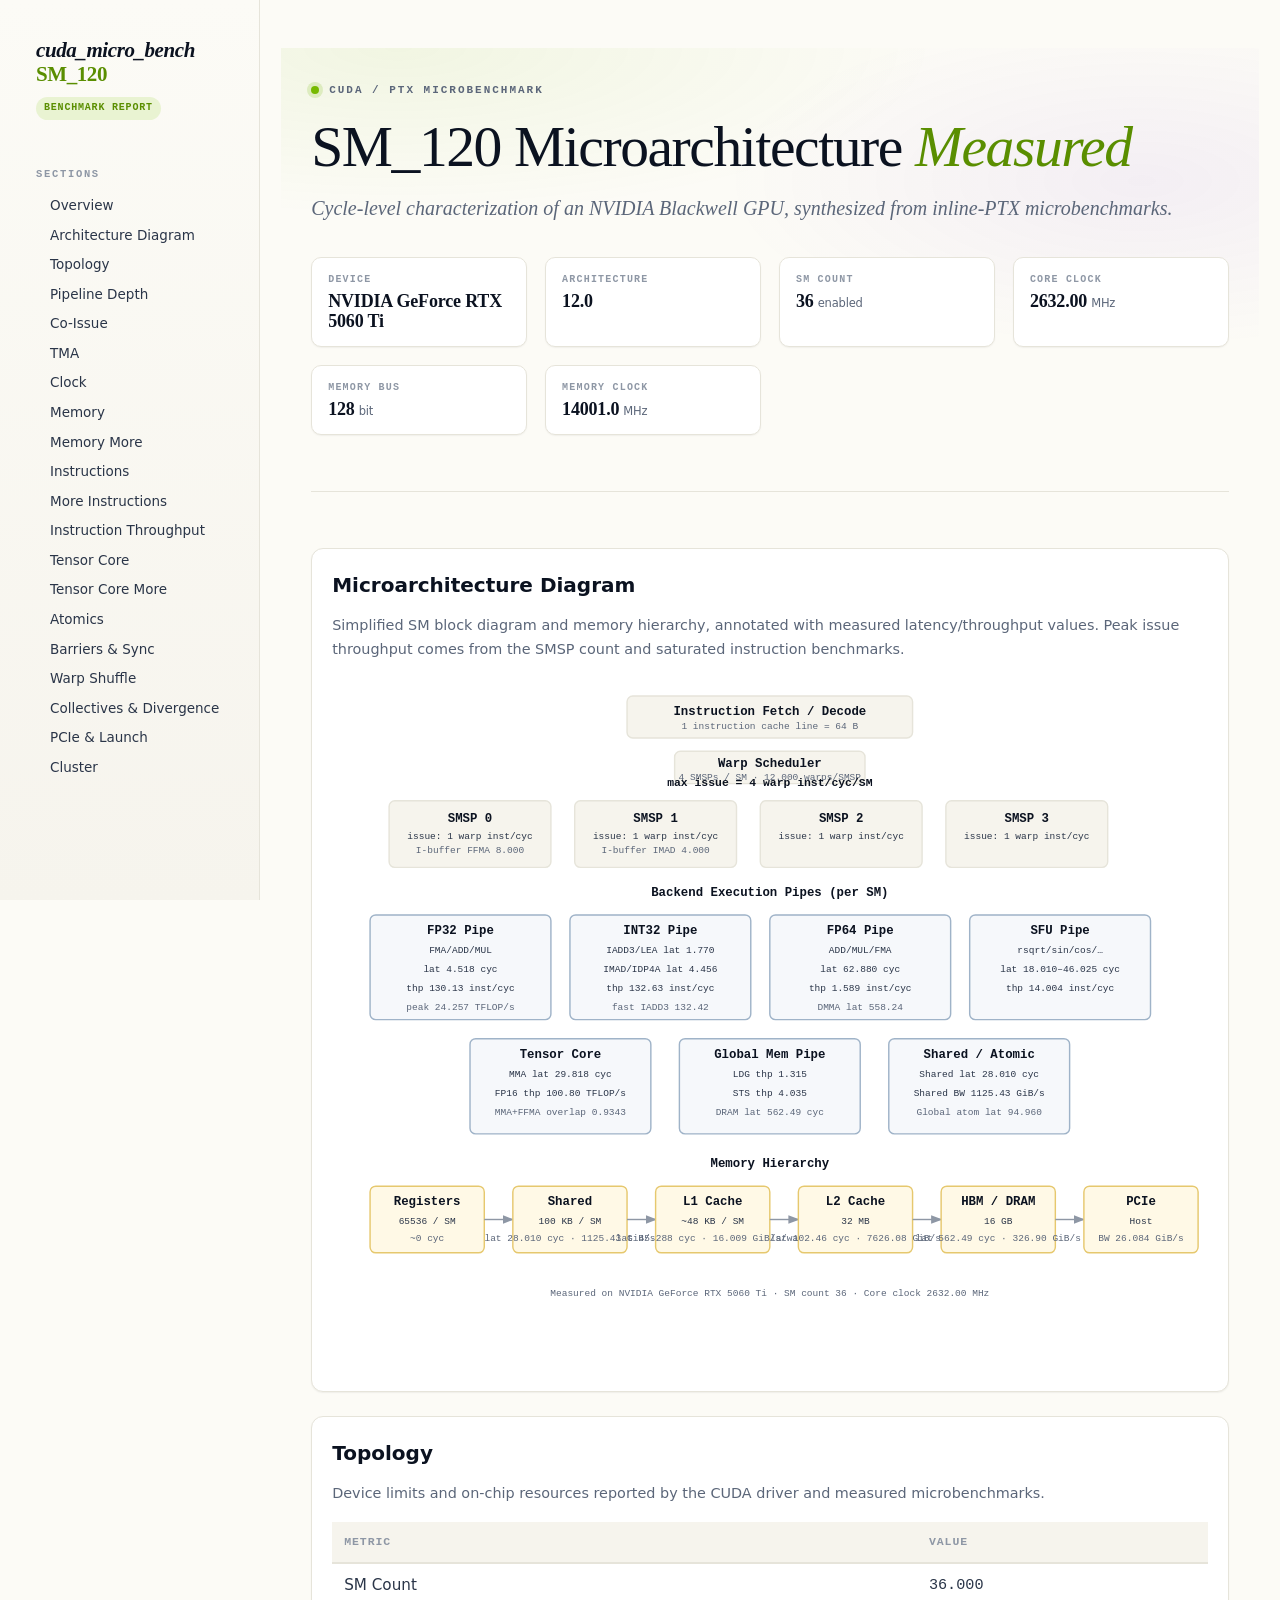
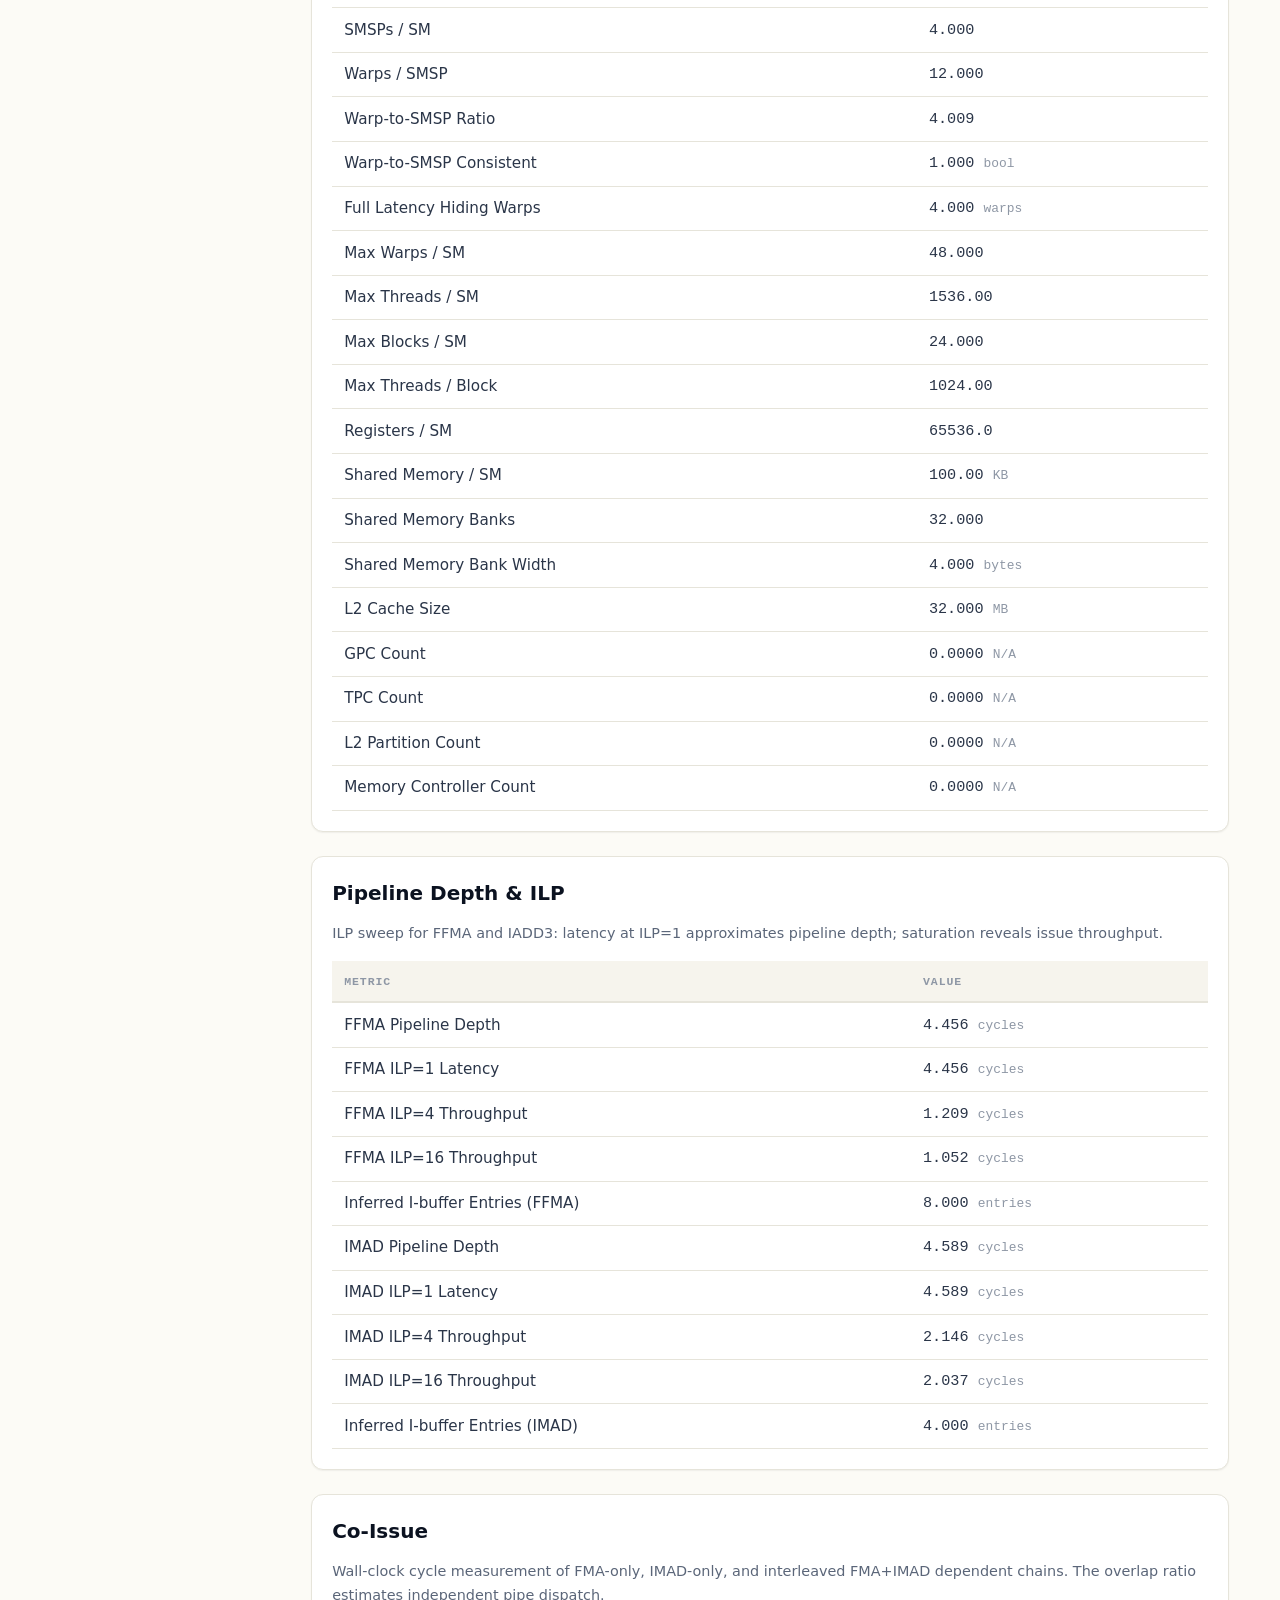
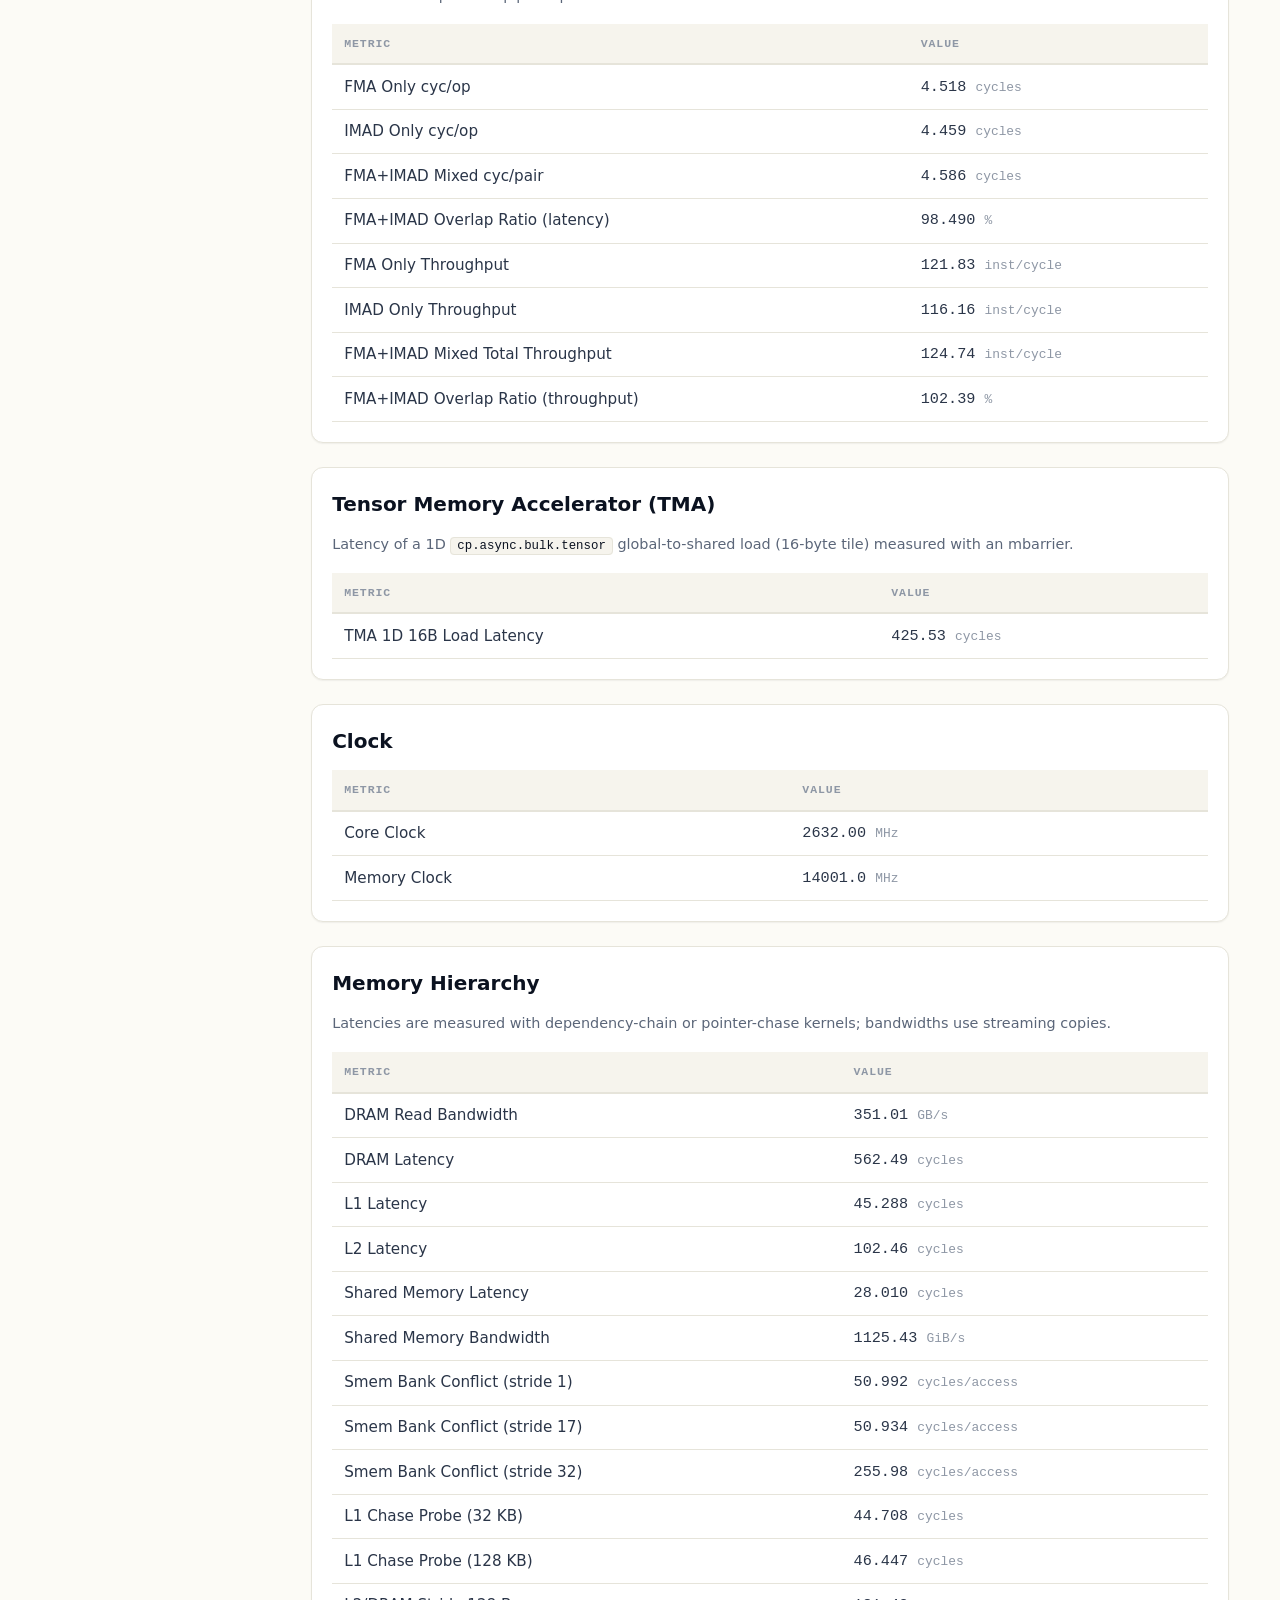
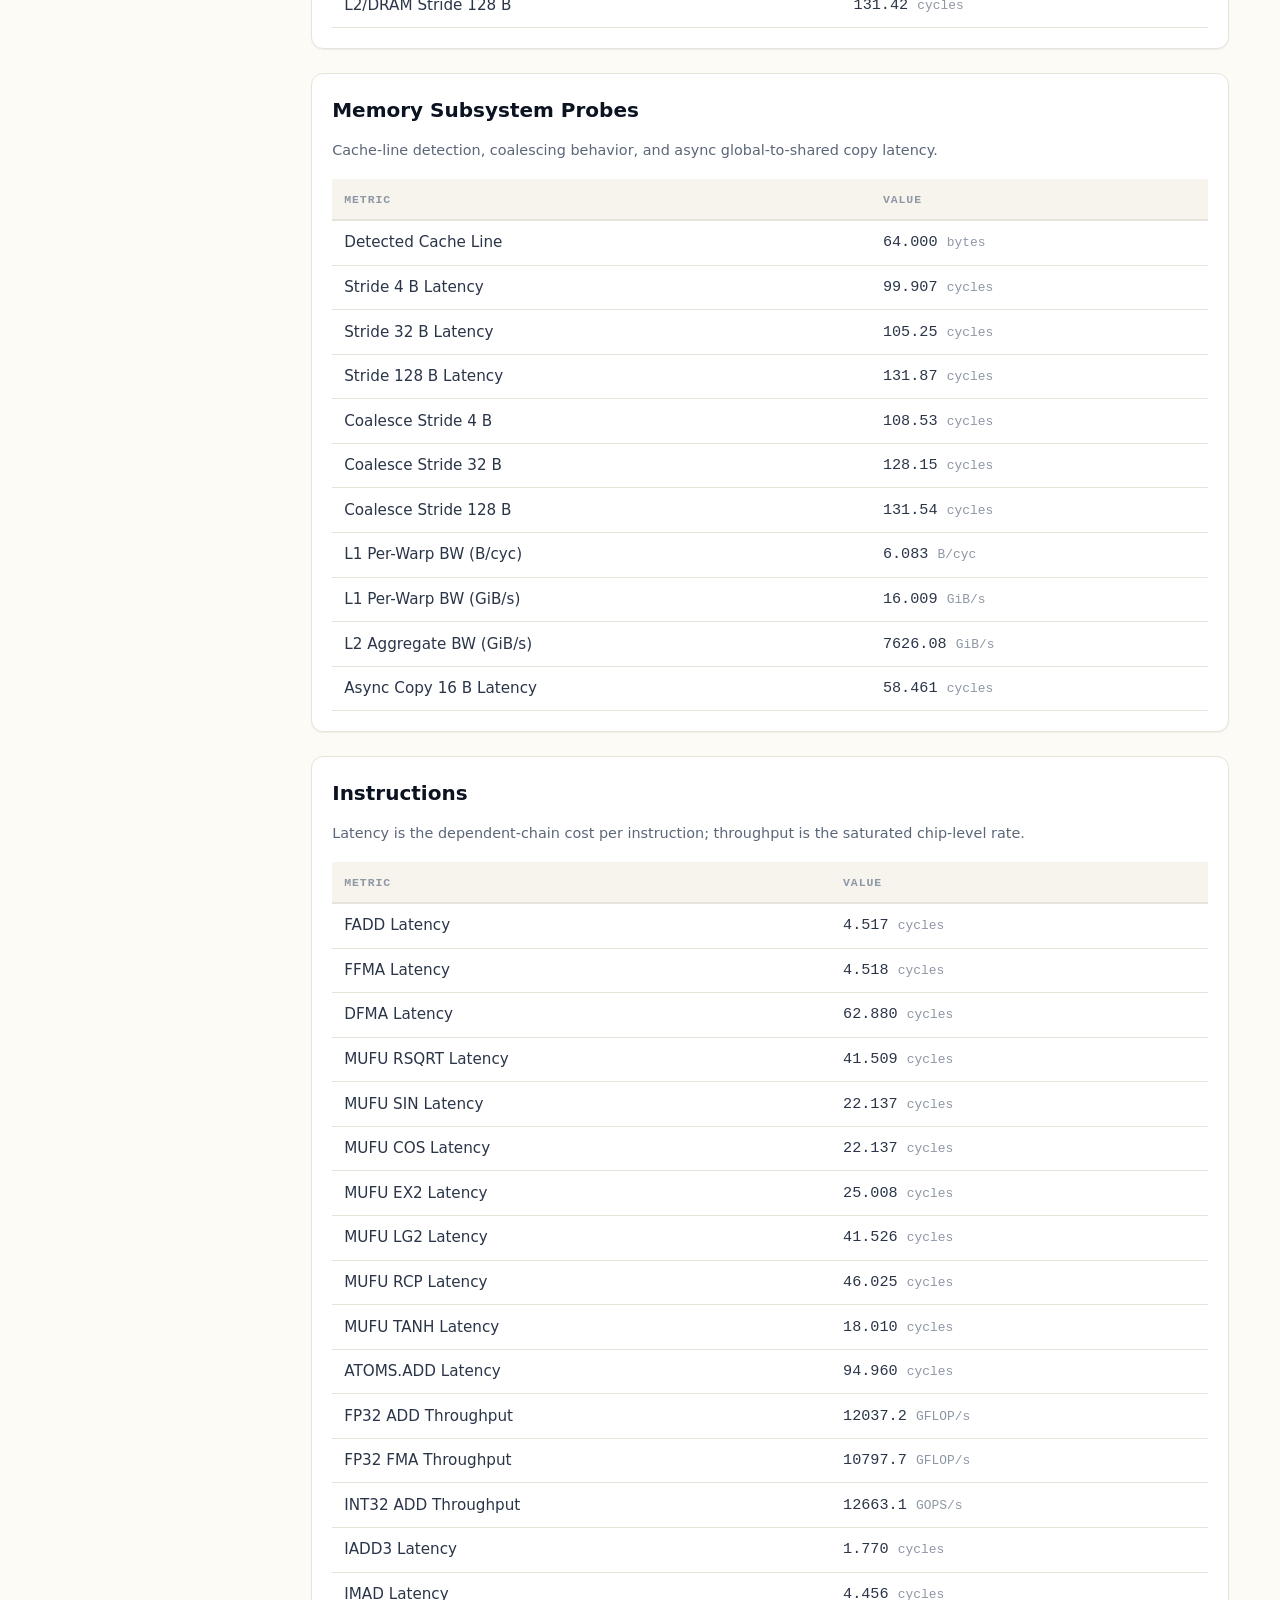
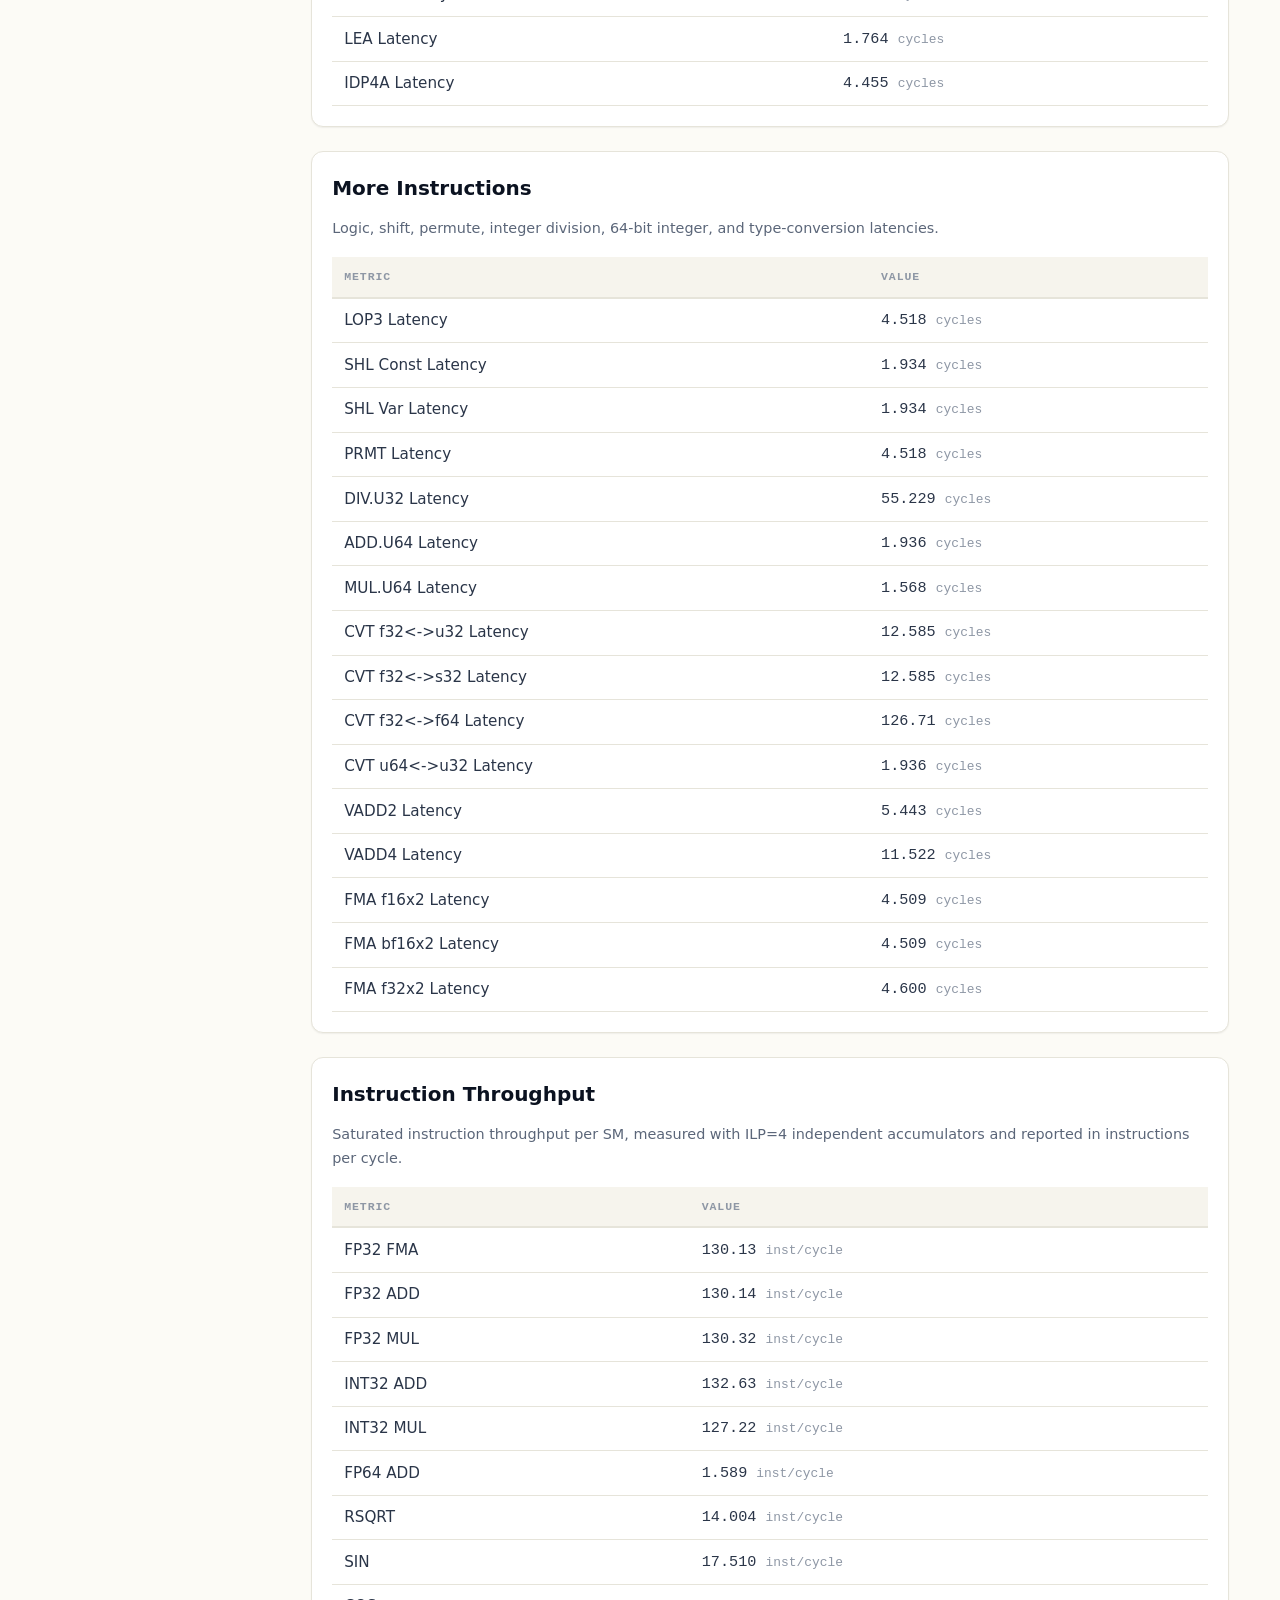
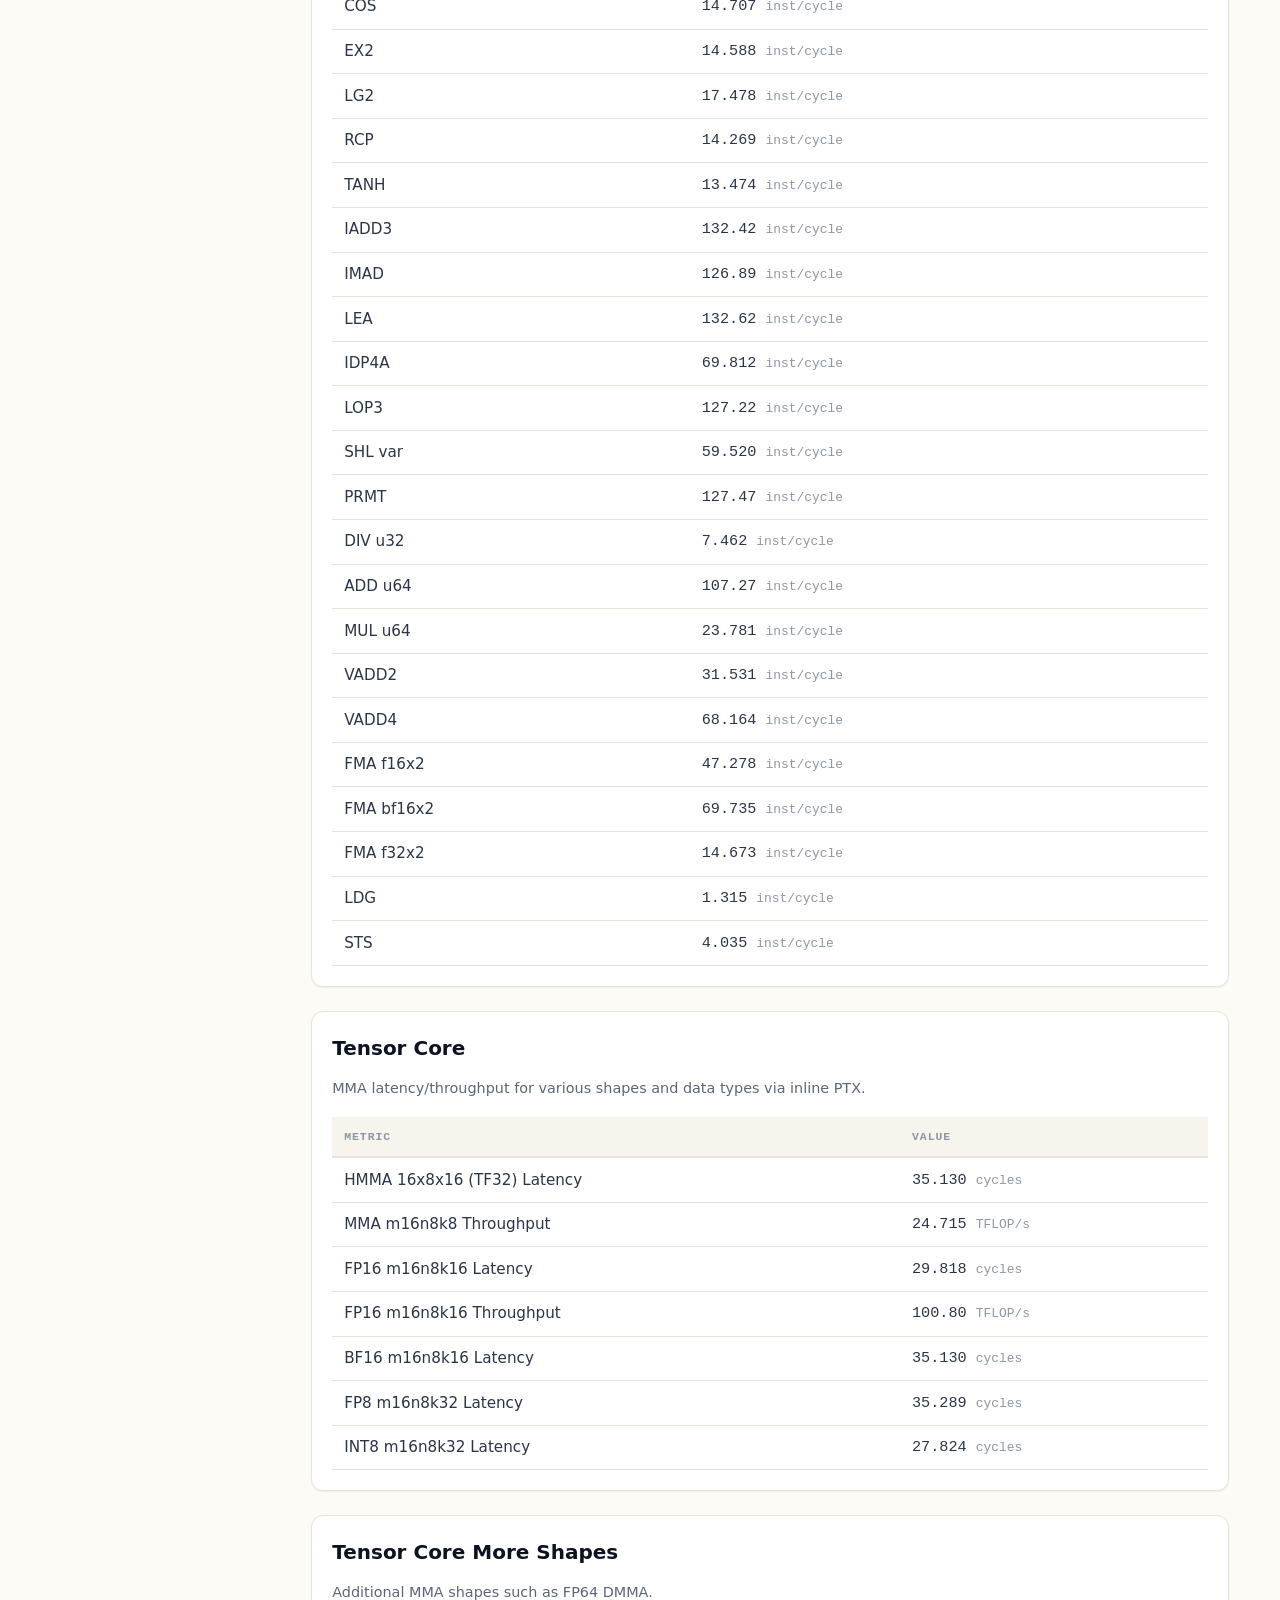
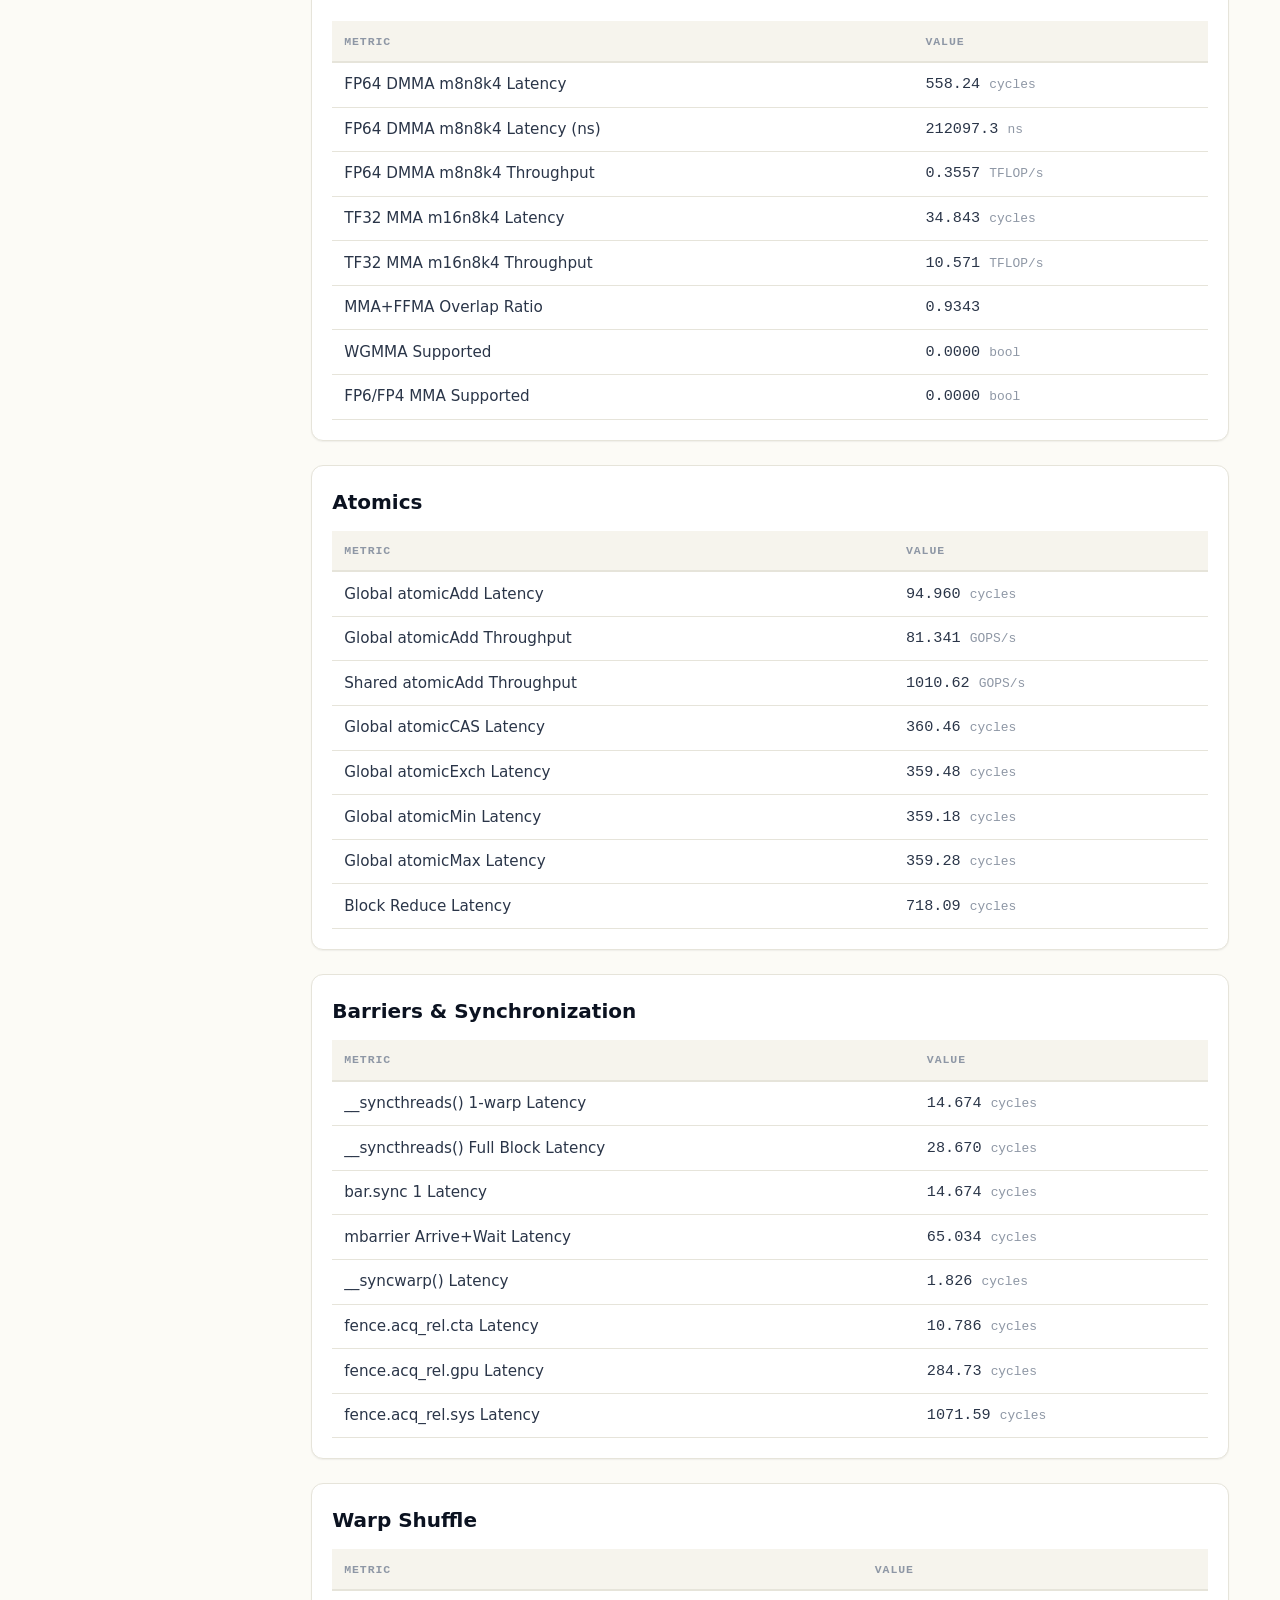
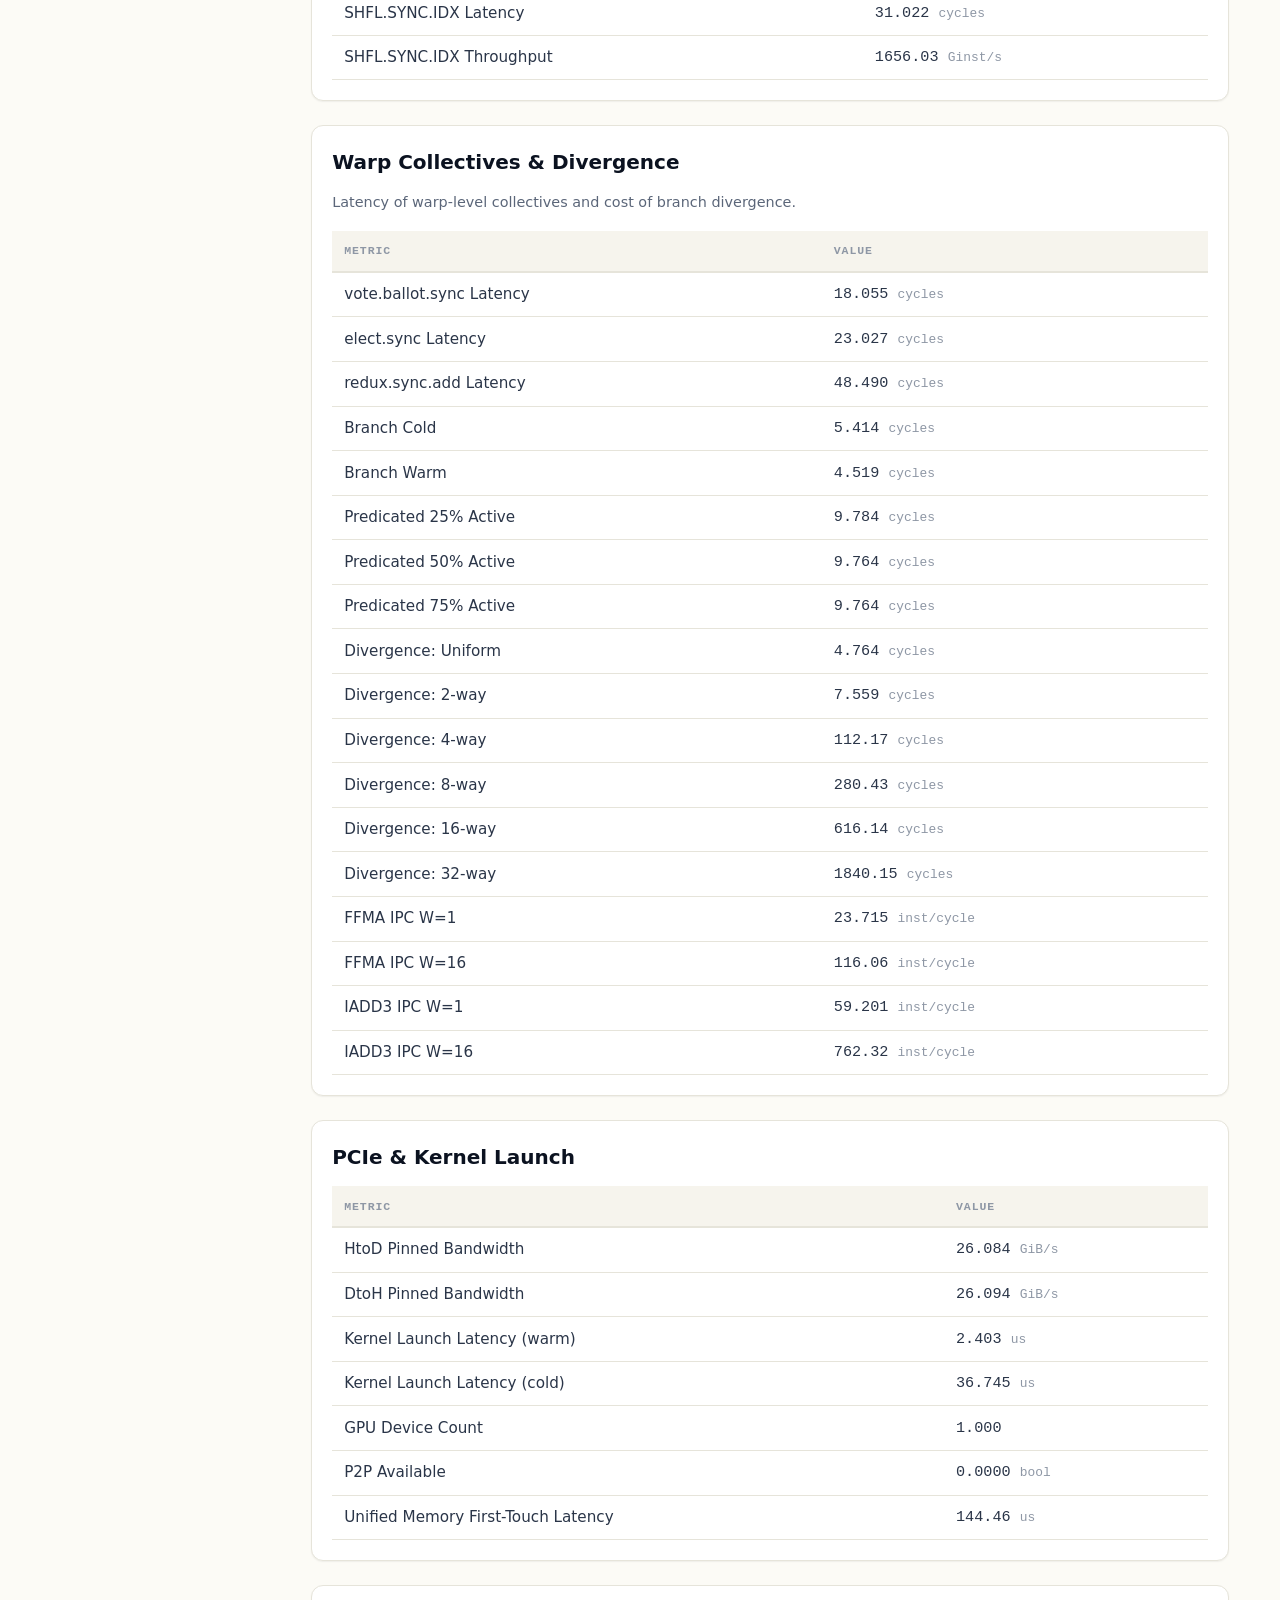
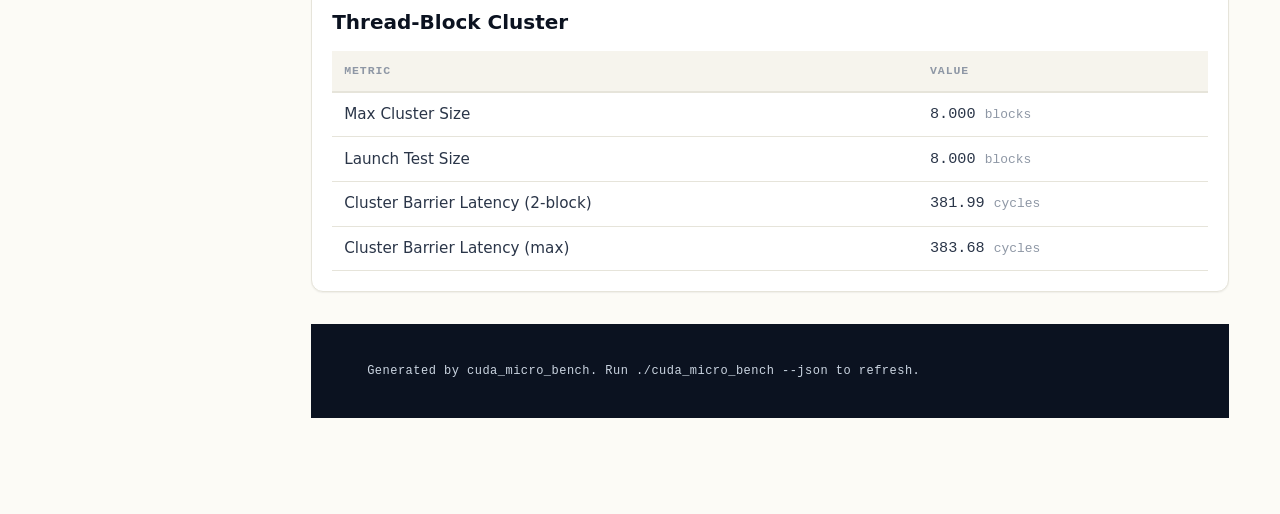
==== results/report.html @ 7f6746c4 "Initial commit: CUDA micro-benchmark suite for SM_120 with web report" ====
<!DOCTYPE html>
<html lang="en">
<head>
  <meta charset="UTF-8" />
  <meta name="viewport" content="width=device-width, initial-scale=1.0" />
  <title>CUDA Micro-benchmark Report · cuda_micro_bench</title>
  <link rel="stylesheet" href="assets/css/style.css" />
  <style>
    .metric-table { width: 100%; border-collapse: collapse; font-size: 0.95rem; }
    .metric-table th, .metric-table td { padding: 0.65rem 0.75rem; border-bottom: 1px solid var(--rule); }
    .metric-table th { text-align: left; color: var(--ink-4); font-weight: 600; text-transform: uppercase; font-size: 0.72rem; letter-spacing: 0.08em; }
    .metric-table td { color: var(--ink-2); }
    .metric-table tr:hover { background: var(--bg-2); }
    .metric-name { font-weight: 500; color: var(--ink); }
    .unit { color: var(--ink-4); font-size: 0.85em; }
    .value-mono { font-family: var(--mono); font-variant-numeric: tabular-nums; }
    .section-card { background: var(--paper); border: 1px solid var(--rule); border-radius: 12px; padding: 1.25rem; margin-bottom: 1.5rem; box-shadow: var(--shadow-sm); }
    .section-card h2 { margin: 0 0 0.75rem; font-size: 1.25rem; color: var(--ink); }
    .section-card p.note { margin: 0 0 1rem; color: var(--ink-3); font-size: 0.9rem; }
    #status .error { background: var(--rose-soft); color: var(--rose); padding: 1rem; border-radius: 8px; margin-bottom: 1rem; }
    .arch-svg { width: 100%; height: auto; font-family: var(--mono); }
    .arch-box { fill: var(--bg-2); stroke: var(--rule); stroke-width: 1.5; }
    .arch-pipe { fill: #f6f8fb; stroke: #9fb3c8; stroke-width: 1.5; }
    .arch-mem { fill: #fff9e6; stroke: #e6c86e; stroke-width: 1.5; }
    .arch-label { font-size: 12px; fill: var(--ink); font-weight: 600; }
    .arch-sub { font-size: 10px; fill: var(--ink-3); }
    .arch-value { font-size: 10px; fill: var(--ink-2); }
    .arch-title { font-size: 13px; fill: var(--ink); font-weight: 700; }
    .arch-arrow { stroke: var(--ink-4); stroke-width: 1.5; fill: none; marker-end: url(#arrowhead); }
    .arch-line { stroke: var(--rule); stroke-width: 1.5; }
  </style>
</head>
<body>
  <div class="shell">
    <aside class="toc">
      <div class="toc-brand">cuda_micro_bench <span class="accent">SM_120</span></div>
      <span class="toc-tag">BENCHMARK REPORT</span>
      <h4>Sections</h4>
      <a href="#hero">Overview</a>
      <a href="#arch-diagram">Architecture Diagram</a>
      <a href="#topology">Topology</a>
      <a href="#pipeline">Pipeline Depth</a>
      <a href="#coissue">Co-Issue</a>
      <a href="#tma">TMA</a>
      <a href="#clock">Clock</a>
      <a href="#memory">Memory</a>
      <a href="#memory-more">Memory More</a>
      <a href="#instructions">Instructions</a>
      <a href="#more-instructions">More Instructions</a>
      <a href="#instruction-throughput">Instruction Throughput</a>
      <a href="#tensor">Tensor Core</a>
      <a href="#tensor-more">Tensor Core More</a>
      <a href="#atomics">Atomics</a>
      <a href="#barriers">Barriers &amp; Sync</a>
      <a href="#shuffle">Warp Shuffle</a>
      <a href="#collectives">Collectives &amp; Divergence</a>
      <a href="#pcie">PCIe &amp; Launch</a>
      <a href="#cluster">Cluster</a>
    </aside>

    <main class="content">
      <header class="hero" id="hero">
        <div class="hero-eyebrow"><span class="pulse"></span>CUDA / PTX Microbenchmark</div>
        <h1 class="hero-title">SM_120 Microarchitecture <em>Measured</em></h1>
        <p class="hero-sub">Cycle-level characterization of an NVIDIA Blackwell GPU, synthesized from inline-PTX microbenchmarks.</p>
        <div class="hero-meta" id="hero-meta"></div>
      </header>

      <div id="status"></div>

      <section class="section-card" id="arch-diagram">
        <h2>Microarchitecture Diagram</h2>
        <p class="note">Simplified SM block diagram and memory hierarchy, annotated with measured latency/throughput values. Peak issue throughput comes from the SMSP count and saturated instruction benchmarks.</p>
        <svg class="arch-svg" viewBox="0 0 920 720" xmlns="http://www.w3.org/2000/svg">
          <defs>
            <marker id="arrowhead" markerWidth="8" markerHeight="6" refX="7" refY="3" orient="auto">
              <polygon points="0 0, 8 3, 0 6" fill="var(--ink-4)" />
            </marker>
          </defs>

          <!-- Front end -->
          <rect x="310" y="20" width="300" height="44" rx="6" class="arch-box" />
          <text x="460" y="40" text-anchor="middle" class="arch-title">Instruction Fetch / Decode</text>
          <text x="460" y="55" text-anchor="middle" class="arch-sub">1 instruction cache line = 64 B</text>

          <rect x="360" y="78" width="200" height="34" rx="6" class="arch-box" />
          <text x="460" y="95" text-anchor="middle" class="arch-title">Warp Scheduler</text>
          <text x="460" y="108" text-anchor="middle" class="arch-sub">4 SMSPs / SM · <tspan id="arch-warps-per-smsp">12</tspan> warps/SMSP</text>

          <!-- SMSPs -->
          <g id="smsp-group">
            <rect x="60" y="130" width="170" height="70" rx="6" class="arch-box" />
            <text x="145" y="152" text-anchor="middle" class="arch-title">SMSP 0</text>
            <text x="145" y="170" text-anchor="middle" class="arch-value">issue: 1 warp inst/cyc</text>
            <text x="145" y="185" text-anchor="middle" class="arch-sub">I-buffer FFMA <tspan id="arch-ibuffer-ffma">8</tspan></text>

            <rect x="255" y="130" width="170" height="70" rx="6" class="arch-box" />
            <text x="340" y="152" text-anchor="middle" class="arch-title">SMSP 1</text>
            <text x="340" y="170" text-anchor="middle" class="arch-value">issue: 1 warp inst/cyc</text>
            <text x="340" y="185" text-anchor="middle" class="arch-sub">I-buffer IMAD <tspan id="arch-ibuffer-imad">4</tspan></text>

            <rect x="450" y="130" width="170" height="70" rx="6" class="arch-box" />
            <text x="535" y="152" text-anchor="middle" class="arch-title">SMSP 2</text>
            <text x="535" y="170" text-anchor="middle" class="arch-value">issue: 1 warp inst/cyc</text>

            <rect x="645" y="130" width="170" height="70" rx="6" class="arch-box" />
            <text x="730" y="152" text-anchor="middle" class="arch-title">SMSP 3</text>
            <text x="730" y="170" text-anchor="middle" class="arch-value">issue: 1 warp inst/cyc</text>
          </g>

          <text x="460" y="115" text-anchor="middle" class="arch-label" fill="var(--ink-3)">max issue = 4 warp inst/cyc/SM</text>

          <!-- Backend execution pipes -->
          <text x="460" y="230" text-anchor="middle" class="arch-title">Backend Execution Pipes (per SM)</text>

          <rect x="40" y="250" width="190" height="110" rx="6" class="arch-pipe" />
          <text x="135" y="270" text-anchor="middle" class="arch-title">FP32 Pipe</text>
          <text x="135" y="290" text-anchor="middle" class="arch-value">FMA/ADD/MUL</text>
          <text x="135" y="310" text-anchor="middle" class="arch-value">lat <tspan id="arch-fp32-lat">4.5</tspan> cyc</text>
          <text x="135" y="330" text-anchor="middle" class="arch-value">thp <tspan id="arch-fp32-thp">—</tspan> inst/cyc</text>
          <text x="135" y="350" text-anchor="middle" class="arch-sub">peak <tspan id="arch-fp32-peak">—</tspan> TFLOP/s</text>

          <rect x="250" y="250" width="190" height="110" rx="6" class="arch-pipe" />
          <text x="345" y="270" text-anchor="middle" class="arch-title">INT32 Pipe</text>
          <text x="345" y="290" text-anchor="middle" class="arch-value">IADD3/LEA lat <tspan id="arch-int32-fast-lat">1.8</tspan></text>
          <text x="345" y="310" text-anchor="middle" class="arch-value">IMAD/IDP4A lat <tspan id="arch-int32-slow-lat">4.5</tspan></text>
          <text x="345" y="330" text-anchor="middle" class="arch-value">thp <tspan id="arch-int32-thp">—</tspan> inst/cyc</text>
          <text x="345" y="350" text-anchor="middle" class="arch-sub">fast IADD3 <tspan id="arch-iadd3-thp">—</tspan></text>

          <rect x="460" y="250" width="190" height="110" rx="6" class="arch-pipe" />
          <text x="555" y="270" text-anchor="middle" class="arch-title">FP64 Pipe</text>
          <text x="555" y="290" text-anchor="middle" class="arch-value">ADD/MUL/FMA</text>
          <text x="555" y="310" text-anchor="middle" class="arch-value">lat <tspan id="arch-fp64-lat">62.9</tspan> cyc</text>
          <text x="555" y="330" text-anchor="middle" class="arch-value">thp <tspan id="arch-fp64-thp">—</tspan> inst/cyc</text>
          <text x="555" y="350" text-anchor="middle" class="arch-sub">DMMA lat <tspan id="arch-dmma-lat">558</tspan></text>

          <rect x="670" y="250" width="190" height="110" rx="6" class="arch-pipe" />
          <text x="765" y="270" text-anchor="middle" class="arch-title">SFU Pipe</text>
          <text x="765" y="290" text-anchor="middle" class="arch-value">rsqrt/sin/cos/…</text>
          <text x="765" y="310" text-anchor="middle" class="arch-value">lat <tspan id="arch-sfu-lat">18–46</tspan> cyc</text>
          <text x="765" y="330" text-anchor="middle" class="arch-value">thp <tspan id="arch-sfu-thp">—</tspan> inst/cyc</text>

          <rect x="145" y="380" width="190" height="100" rx="6" class="arch-pipe" />
          <text x="240" y="400" text-anchor="middle" class="arch-title">Tensor Core</text>
          <text x="240" y="420" text-anchor="middle" class="arch-value">MMA lat <tspan id="arch-tensor-lat">—</tspan> cyc</text>
          <text x="240" y="440" text-anchor="middle" class="arch-value">FP16 thp <tspan id="arch-tensor-thp">—</tspan> TFLOP/s</text>
          <text x="240" y="460" text-anchor="middle" class="arch-sub">MMA+FFMA overlap <tspan id="arch-tensor-overlap">—</tspan></text>

          <rect x="365" y="380" width="190" height="100" rx="6" class="arch-pipe" />
          <text x="460" y="400" text-anchor="middle" class="arch-title">Global Mem Pipe</text>
          <text x="460" y="420" text-anchor="middle" class="arch-value">LDG thp <tspan id="arch-ldg-thp">—</tspan></text>
          <text x="460" y="440" text-anchor="middle" class="arch-value">STS thp <tspan id="arch-sts-thp">—</tspan></text>
          <text x="460" y="460" text-anchor="middle" class="arch-sub">DRAM lat <tspan id="arch-dram-lat">—</tspan> cyc</text>

          <rect x="585" y="380" width="190" height="100" rx="6" class="arch-pipe" />
          <text x="680" y="400" text-anchor="middle" class="arch-title">Shared / Atomic</text>
          <text x="680" y="420" text-anchor="middle" class="arch-value">Shared lat <tspan id="arch-shared-lat">—</tspan> cyc</text>
          <text x="680" y="440" text-anchor="middle" class="arch-value">Shared BW <tspan id="arch-shared-bw">—</tspan></text>
          <text x="680" y="460" text-anchor="middle" class="arch-sub">Global atom lat <tspan id="arch-atom-lat">—</tspan></text>

          <!-- Memory hierarchy -->
          <text x="460" y="515" text-anchor="middle" class="arch-title">Memory Hierarchy</text>

          <rect x="40" y="535" width="120" height="70" rx="6" class="arch-mem" />
          <text x="100" y="555" text-anchor="middle" class="arch-title">Registers</text>
          <text x="100" y="575" text-anchor="middle" class="arch-value">65536 / SM</text>
          <text x="100" y="593" text-anchor="middle" class="arch-sub">~0 cyc</text>

          <line x1="160" y1="570" x2="190" y2="570" class="arch-arrow" />
          <rect x="190" y="535" width="120" height="70" rx="6" class="arch-mem" />
          <text x="250" y="555" text-anchor="middle" class="arch-title">Shared</text>
          <text x="250" y="575" text-anchor="middle" class="arch-value">100 KB / SM</text>
          <text x="250" y="593" text-anchor="middle" class="arch-sub" id="arch-shared-box">lat — · BW —</text>

          <line x1="310" y1="570" x2="340" y2="570" class="arch-arrow" />
          <rect x="340" y="535" width="120" height="70" rx="6" class="arch-mem" />
          <text x="400" y="555" text-anchor="middle" class="arch-title">L1 Cache</text>
          <text x="400" y="575" text-anchor="middle" class="arch-value">~48 KB / SM</text>
          <text x="400" y="593" text-anchor="middle" class="arch-sub" id="arch-l1-box">lat — · BW —</text>

          <line x1="460" y1="570" x2="490" y2="570" class="arch-arrow" />
          <rect x="490" y="535" width="120" height="70" rx="6" class="arch-mem" />
          <text x="550" y="555" text-anchor="middle" class="arch-title">L2 Cache</text>
          <text x="550" y="575" text-anchor="middle" class="arch-value">32 MB</text>
          <text x="550" y="593" text-anchor="middle" class="arch-sub" id="arch-l2-box">lat — · BW —</text>

          <line x1="610" y1="570" x2="640" y2="570" class="arch-arrow" />
          <rect x="640" y="535" width="120" height="70" rx="6" class="arch-mem" />
          <text x="700" y="555" text-anchor="middle" class="arch-title">HBM / DRAM</text>
          <text x="700" y="575" text-anchor="middle" class="arch-value">16 GB</text>
          <text x="700" y="593" text-anchor="middle" class="arch-sub" id="arch-hbm-box">lat — · BW —</text>

          <line x1="760" y1="570" x2="790" y2="570" class="arch-arrow" />
          <rect x="790" y="535" width="120" height="70" rx="6" class="arch-mem" />
          <text x="850" y="555" text-anchor="middle" class="arch-title">PCIe</text>
          <text x="850" y="575" text-anchor="middle" class="arch-value">Host</text>
          <text x="850" y="593" text-anchor="middle" class="arch-sub" id="arch-pcie-box">BW —</text>

          <!-- Footnote -->
          <text x="460" y="650" text-anchor="middle" class="arch-sub">Measured on <tspan id="arch-device">—</tspan> · SM count <tspan id="arch-sm-count">—</tspan> · Core clock <tspan id="arch-clock">—</tspan> MHz</text>
        </svg>
      </section>

      <section class="section-card" id="topology">
        <h2>Topology</h2>
        <p class="note">Device limits and on-chip resources reported by the CUDA driver and measured microbenchmarks.</p>
        <table class="metric-table" id="topology-table"></table>
      </section>

      <section class="section-card" id="pipeline">
        <h2>Pipeline Depth &amp; ILP</h2>
        <p class="note">ILP sweep for FFMA and IADD3: latency at ILP=1 approximates pipeline depth; saturation reveals issue throughput.</p>
        <table class="metric-table" id="pipeline-table"></table>
      </section>

      <section class="section-card" id="coissue">
        <h2>Co-Issue</h2>
        <p class="note">Wall-clock cycle measurement of FMA-only, IMAD-only, and interleaved FMA+IMAD dependent chains. The overlap ratio estimates independent pipe dispatch.</p>
        <table class="metric-table" id="coissue-table"></table>
      </section>

      <section class="section-card" id="tma">
        <h2>Tensor Memory Accelerator (TMA)</h2>
        <p class="note">Latency of a 1D <code>cp.async.bulk.tensor</code> global-to-shared load (16-byte tile) measured with an mbarrier.</p>
        <table class="metric-table" id="tma-table"></table>
      </section>

      <section class="section-card" id="clock">
        <h2>Clock</h2>
        <table class="metric-table" id="clock-table"></table>
      </section>

      <section class="section-card" id="memory">
        <h2>Memory Hierarchy</h2>
        <p class="note">Latencies are measured with dependency-chain or pointer-chase kernels; bandwidths use streaming copies.</p>
        <table class="metric-table" id="memory-table"></table>
      </section>

      <section class="section-card" id="memory-more">
        <h2>Memory Subsystem Probes</h2>
        <p class="note">Cache-line detection, coalescing behavior, and async global-to-shared copy latency.</p>
        <table class="metric-table" id="memory-more-table"></table>
      </section>

      <section class="section-card" id="instructions">
        <h2>Instructions</h2>
        <p class="note">Latency is the dependent-chain cost per instruction; throughput is the saturated chip-level rate.</p>
        <table class="metric-table" id="instructions-table"></table>
      </section>

      <section class="section-card" id="more-instructions">
        <h2>More Instructions</h2>
        <p class="note">Logic, shift, permute, integer division, 64-bit integer, and type-conversion latencies.</p>
        <table class="metric-table" id="more-instructions-table"></table>
      </section>

      <section class="section-card" id="instruction-throughput">
        <h2>Instruction Throughput</h2>
        <p class="note">Saturated instruction throughput per SM, measured with ILP=4 independent accumulators and reported in instructions per cycle.</p>
        <table class="metric-table" id="instruction-throughput-table"></table>
      </section>

      <section class="section-card" id="tensor">
        <h2>Tensor Core</h2>
        <p class="note">MMA latency/throughput for various shapes and data types via inline PTX.</p>
        <table class="metric-table" id="tensor-table"></table>
      </section>

      <section class="section-card" id="tensor-more">
        <h2>Tensor Core More Shapes</h2>
        <p class="note">Additional MMA shapes such as FP64 DMMA.</p>
        <table class="metric-table" id="tensor-more-table"></table>
      </section>

      <section class="section-card" id="atomics">
        <h2>Atomics</h2>
        <table class="metric-table" id="atomics-table"></table>
      </section>

      <section class="section-card" id="barriers">
        <h2>Barriers &amp; Synchronization</h2>
        <table class="metric-table" id="barriers-table"></table>
      </section>

      <section class="section-card" id="shuffle">
        <h2>Warp Shuffle</h2>
        <table class="metric-table" id="shuffle-table"></table>
      </section>

      <section class="section-card" id="collectives">
        <h2>Warp Collectives &amp; Divergence</h2>
        <p class="note">Latency of warp-level collectives and cost of branch divergence.</p>
        <table class="metric-table" id="collectives-table"></table>
      </section>

      <section class="section-card" id="pcie">
        <h2>PCIe &amp; Kernel Launch</h2>
        <table class="metric-table" id="pcie-table"></table>
      </section>

      <section class="section-card" id="cluster">
        <h2>Thread-Block Cluster</h2>
        <table class="metric-table" id="cluster-table"></table>
      </section>

      <footer class="page-footer" style="margin-top: 2rem;">
        Generated by <code>cuda_micro_bench</code>. Run <code>./cuda_micro_bench --json</code> to refresh.
      </footer>
    </main>
  </div>

  <script>
    const SECTIONS = {
      topology: [
        { key: ['results','topology','sm_count'], name: 'SM Count' },
        { key: ['results','topology','smsps_per_sm'], name: 'SMSPs / SM' },
        { key: ['results','topology','warps_per_smsp'], name: 'Warps / SMSP' },
        { key: ['results','topology','warp_to_smsp_round_robin_ratio'], name: 'Warp-to-SMSP Ratio' },
        { key: ['results','topology','warp_to_smsp_consistent'], name: 'Warp-to-SMSP Consistent' },
        { key: ['results','topology','full_latency_hiding_warps'], name: 'Full Latency Hiding Warps' },
        { key: ['results','topology','max_warps_per_sm'], name: 'Max Warps / SM' },
        { key: ['results','topology','max_threads_per_sm'], name: 'Max Threads / SM' },
        { key: ['results','topology','max_blocks_per_sm'], name: 'Max Blocks / SM' },
        { key: ['results','topology','max_threads_per_block'], name: 'Max Threads / Block' },
        { key: ['results','topology','registers_per_sm'], name: 'Registers / SM' },
        { key: ['results','topology','shared_memory_per_sm_kb'], name: 'Shared Memory / SM' },
        { key: ['results','topology','shared_memory_banks'], name: 'Shared Memory Banks' },
        { key: ['results','topology','shared_memory_bank_width_bytes'], name: 'Shared Memory Bank Width' },
        { key: ['results','topology','l2_cache_size_mb'], name: 'L2 Cache Size' },
        { key: ['results','topology','gpc_count'], name: 'GPC Count' },
        { key: ['results','topology','tpc_count'], name: 'TPC Count' },
        { key: ['results','topology','l2_partition_count'], name: 'L2 Partition Count' },
        { key: ['results','topology','memory_controller_count'], name: 'Memory Controller Count' },
      ],
      pipeline: [
        { key: ['results','pipeline_depth','ffma_pipeline_depth_cycles'], name: 'FFMA Pipeline Depth' },
        { key: ['results','pipeline_depth','ffma_ilp1_cyc_per_op'], name: 'FFMA ILP=1 Latency' },
        { key: ['results','pipeline_depth','ffma_ilp4_cyc_per_op'], name: 'FFMA ILP=4 Throughput' },
        { key: ['results','pipeline_depth','ffma_ilp16_cyc_per_op'], name: 'FFMA ILP=16 Throughput' },
        { key: ['results','pipeline_depth','inferred_ibuffer_entries_ffma'], name: 'Inferred I-buffer Entries (FFMA)' },
        { key: ['results','pipeline_depth','imad_pipeline_depth_cycles'], name: 'IMAD Pipeline Depth' },
        { key: ['results','pipeline_depth','imad_ilp1_cyc_per_op'], name: 'IMAD ILP=1 Latency' },
        { key: ['results','pipeline_depth','imad_ilp4_cyc_per_op'], name: 'IMAD ILP=4 Throughput' },
        { key: ['results','pipeline_depth','imad_ilp16_cyc_per_op'], name: 'IMAD ILP=16 Throughput' },
        { key: ['results','pipeline_depth','inferred_ibuffer_entries_imad'], name: 'Inferred I-buffer Entries (IMAD)' },
      ],
      coissue: [
        { key: ['results','coissue','fma_only_cyc_per_op'], name: 'FMA Only cyc/op' },
        { key: ['results','coissue','imad_only_cyc_per_op'], name: 'IMAD Only cyc/op' },
        { key: ['results','coissue','fma_imad_mixed_cyc_per_pair'], name: 'FMA+IMAD Mixed cyc/pair' },
        { key: ['results','coissue','fma_imad_overlap_ratio'], name: 'FMA+IMAD Overlap Ratio (latency)' },
        { key: ['results','coissue','fma_only_throughput_ipc'], name: 'FMA Only Throughput' },
        { key: ['results','coissue','imad_only_throughput_ipc'], name: 'IMAD Only Throughput' },
        { key: ['results','coissue','fma_imad_mixed_total_throughput_ipc'], name: 'FMA+IMAD Mixed Total Throughput' },
        { key: ['results','coissue','fma_imad_throughput_overlap_ratio'], name: 'FMA+IMAD Overlap Ratio (throughput)' },
      ],
      tma: [
        { key: ['results','tma','tma_1d_load_latency_cyc'], name: 'TMA 1D 16B Load Latency' },
      ],
      clock: [
        { key: ['results','clock','core_clock_mhz'], name: 'Core Clock' },
        { key: ['results','clock','memory_clock_mhz'], name: 'Memory Clock' },
      ],
      memory: [
        { key: ['results','memory','dram_read_bw_gbps'], name: 'DRAM Read Bandwidth' },
        { key: ['results','memory','dram_latency_cyc'], name: 'DRAM Latency' },
        { key: ['results','memory','l1_latency_cyc'], name: 'L1 Latency' },
        { key: ['results','memory','l2_latency_cyc'], name: 'L2 Latency' },
        { key: ['results','memory','shared_memory_latency_cyc'], name: 'Shared Memory Latency' },
        { key: ['results','memory_shared','bandwidth_gibps'], name: 'Shared Memory Bandwidth' },
        { key: ['results','memory_shared','bank_conflict_stride_1_cycles'], name: 'Smem Bank Conflict (stride 1)' },
        { key: ['results','memory_shared','bank_conflict_stride_17_cycles'], name: 'Smem Bank Conflict (stride 17)' },
        { key: ['results','memory_shared','bank_conflict_stride_32_cycles'], name: 'Smem Bank Conflict (stride 32)' },
        { key: ['results','memory_cache','l1_chase_32_kb_cycles'], name: 'L1 Chase Probe (32 KB)' },
        { key: ['results','memory_cache','l1_chase_128_kb_cycles'], name: 'L1 Chase Probe (128 KB)' },
        { key: ['results','memory_cache','stride_128_bytes_cycles'], name: 'L2/DRAM Stride 128 B' },
      ],
      'memory-more': [
        { key: ['results','memory_more','detected_cache_line_bytes'], name: 'Detected Cache Line' },
        { key: ['results','memory_more','stride_latency_4_bytes_cyc'], name: 'Stride 4 B Latency' },
        { key: ['results','memory_more','stride_latency_32_bytes_cyc'], name: 'Stride 32 B Latency' },
        { key: ['results','memory_more','stride_latency_128_bytes_cyc'], name: 'Stride 128 B Latency' },
        { key: ['results','memory_more','coalesce_stride_4_bytes_cyc'], name: 'Coalesce Stride 4 B' },
        { key: ['results','memory_more','coalesce_stride_32_bytes_cyc'], name: 'Coalesce Stride 32 B' },
        { key: ['results','memory_more','coalesce_stride_128_bytes_cyc'], name: 'Coalesce Stride 128 B' },
        { key: ['results','memory_more','l1_per_warp_bw_bytes_per_cyc'], name: 'L1 Per-Warp BW (B/cyc)' },
        { key: ['results','memory_more','l1_per_warp_bw_gibps'], name: 'L1 Per-Warp BW (GiB/s)' },
        { key: ['results','memory_more','l2_aggregate_bw_gibps'], name: 'L2 Aggregate BW (GiB/s)' },
        { key: ['results','memory_more','async_copy_16b_latency_cyc'], name: 'Async Copy 16 B Latency' },
      ],
      instructions: [
        { key: ['results','instructions','fadd_latency_cyc'], name: 'FADD Latency' },
        { key: ['results','instructions','ffma_latency_cyc'], name: 'FFMA Latency' },
        { key: ['results','instructions','dfma_latency_cyc'], name: 'DFMA Latency' },
        { key: ['results','instructions','mufu_rsq_latency_cyc'], name: 'MUFU RSQRT Latency' },
        { key: ['results','instructions','sin_latency_cyc'], name: 'MUFU SIN Latency' },
        { key: ['results','instructions','cos_latency_cyc'], name: 'MUFU COS Latency' },
        { key: ['results','instructions','ex2_latency_cyc'], name: 'MUFU EX2 Latency' },
        { key: ['results','instructions','lg2_latency_cyc'], name: 'MUFU LG2 Latency' },
        { key: ['results','instructions','rcp_latency_cyc'], name: 'MUFU RCP Latency' },
        { key: ['results','instructions','tanh_latency_cyc'], name: 'MUFU TANH Latency' },
        { key: ['results','instructions','atoms_add_latency_cyc'], name: 'ATOMS.ADD Latency' },
        { key: ['results','instructions','fp32_add_gflops'], name: 'FP32 ADD Throughput' },
        { key: ['results','instructions','fp32_fma_gflops'], name: 'FP32 FMA Throughput' },
        { key: ['results','instructions','int32_add_gops'], name: 'INT32 ADD Throughput' },
        { key: ['results','instructions_extended','iadd3_latency_cycles'], name: 'IADD3 Latency' },
        { key: ['results','instructions_extended','imad_latency_cycles'], name: 'IMAD Latency' },
        { key: ['results','instructions_extended','lea_latency_cycles'], name: 'LEA Latency' },
        { key: ['results','instructions_extended','idp4a_latency_cycles'], name: 'IDP4A Latency' },
      ],
      'more-instructions': [
        { key: ['results','instructions_more','lop3_latency_cyc'], name: 'LOP3 Latency' },
        { key: ['results','instructions_more','shl_const_latency_cyc'], name: 'SHL Const Latency' },
        { key: ['results','instructions_more','shl_var_latency_cyc'], name: 'SHL Var Latency' },
        { key: ['results','instructions_more','prmt_latency_cyc'], name: 'PRMT Latency' },
        { key: ['results','instructions_more','div_u32_latency_cyc'], name: 'DIV.U32 Latency' },
        { key: ['results','instructions_more','add_u64_latency_cyc'], name: 'ADD.U64 Latency' },
        { key: ['results','instructions_more','mul_u64_latency_cyc'], name: 'MUL.U64 Latency' },
        { key: ['results','instructions_more','cvt_f32_u32_latency_cyc'], name: 'CVT f32<->u32 Latency' },
        { key: ['results','instructions_more','cvt_f32_s32_latency_cyc'], name: 'CVT f32<->s32 Latency' },
        { key: ['results','instructions_more','cvt_f32_f64_latency_cyc'], name: 'CVT f32<->f64 Latency' },
        { key: ['results','instructions_more','cvt_u64_u32_latency_cyc'], name: 'CVT u64<->u32 Latency' },
        { key: ['results','instructions_more','vadd2_latency_cyc'], name: 'VADD2 Latency' },
        { key: ['results','instructions_more','vadd4_latency_cyc'], name: 'VADD4 Latency' },
        { key: ['results','instructions_more','fma_f16x2_latency_cyc'], name: 'FMA f16x2 Latency' },
        { key: ['results','instructions_more','fma_bf16x2_latency_cyc'], name: 'FMA bf16x2 Latency' },
        { key: ['results','instructions_more','fma_f32x2_latency_cyc'], name: 'FMA f32x2 Latency' },
      ],
      'instruction-throughput': [
        { key: ['results','instructions','fp32_fma_throughput_ipc'], name: 'FP32 FMA' },
        { key: ['results','instructions','fp32_add_throughput_ipc'], name: 'FP32 ADD' },
        { key: ['results','instructions','fp32_mul_throughput_ipc'], name: 'FP32 MUL' },
        { key: ['results','instructions','int32_add_throughput_ipc'], name: 'INT32 ADD' },
        { key: ['results','instructions','int32_mul_throughput_ipc'], name: 'INT32 MUL' },
        { key: ['results','instructions','fp64_add_throughput_ipc'], name: 'FP64 ADD' },
        { key: ['results','instructions','rsqrt_throughput_ipc'], name: 'RSQRT' },
        { key: ['results','instructions','sin_throughput_ipc'], name: 'SIN' },
        { key: ['results','instructions','cos_throughput_ipc'], name: 'COS' },
        { key: ['results','instructions','ex2_throughput_ipc'], name: 'EX2' },
        { key: ['results','instructions','lg2_throughput_ipc'], name: 'LG2' },
        { key: ['results','instructions','rcp_throughput_ipc'], name: 'RCP' },
        { key: ['results','instructions','tanh_throughput_ipc'], name: 'TANH' },
        { key: ['results','instructions','iadd3_throughput_ipc'], name: 'IADD3' },
        { key: ['results','instructions','imad_throughput_ipc'], name: 'IMAD' },
        { key: ['results','instructions','lea_throughput_ipc'], name: 'LEA' },
        { key: ['results','instructions','idp4a_throughput_ipc'], name: 'IDP4A' },
        { key: ['results','instructions','lop3_throughput_ipc'], name: 'LOP3' },
        { key: ['results','instructions','shl_var_throughput_ipc'], name: 'SHL var' },
        { key: ['results','instructions','prmt_throughput_ipc'], name: 'PRMT' },
        { key: ['results','instructions','div_u32_throughput_ipc'], name: 'DIV u32' },
        { key: ['results','instructions','add_u64_throughput_ipc'], name: 'ADD u64' },
        { key: ['results','instructions','mul_u64_throughput_ipc'], name: 'MUL u64' },
        { key: ['results','instructions','vadd2_throughput_ipc'], name: 'VADD2' },
        { key: ['results','instructions','vadd4_throughput_ipc'], name: 'VADD4' },
        { key: ['results','instructions','fma_f16x2_throughput_ipc'], name: 'FMA f16x2' },
        { key: ['results','instructions','fma_bf16x2_throughput_ipc'], name: 'FMA bf16x2' },
        { key: ['results','instructions','fma_f32x2_throughput_ipc'], name: 'FMA f32x2' },
        { key: ['results','instructions','ldg_throughput_ipc'], name: 'LDG' },
        { key: ['results','instructions','sts_throughput_ipc'], name: 'STS' },
      ],
      tensor: [
        { key: ['results','instructions','hmma_16816_latency_cyc'], name: 'HMMA 16x8x16 (TF32) Latency' },
        { key: ['results','tensor_core','mma_m16n8k8_throughput_tflops'], name: 'MMA m16n8k8 Throughput' },
        { key: ['results','tensor_core_extended','fp16_m16n8k16_latency_cycles'], name: 'FP16 m16n8k16 Latency' },
        { key: ['results','tensor_core_extended','fp16_m16n8k16_throughput_TFs'], name: 'FP16 m16n8k16 Throughput' },
        { key: ['results','tensor_core_extended','bf16_m16n8k16_latency_cycles'], name: 'BF16 m16n8k16 Latency' },
        { key: ['results','tensor_core_extended','fp8_m16n8k32_latency_cycles'], name: 'FP8 m16n8k32 Latency' },
        { key: ['results','tensor_core_extended','int8_m16n8k32_latency_cycles'], name: 'INT8 m16n8k32 Latency' },
      ],
      'tensor-more': [
        { key: ['results','tensor_core_more','dmma_m8n8k4_latency_cyc'], name: 'FP64 DMMA m8n8k4 Latency' },
        { key: ['results','tensor_core_more','dmma_m8n8k4_latency_ns'], name: 'FP64 DMMA m8n8k4 Latency (ns)' },
        { key: ['results','tensor_core_more','dmma_m8n8k4_throughput_tflops'], name: 'FP64 DMMA m8n8k4 Throughput' },
        { key: ['results','tensor_core_more','mma_m16n8k4_tf32_latency_cyc'], name: 'TF32 MMA m16n8k4 Latency' },
        { key: ['results','tensor_core_more','mma_m16n8k4_tf32_throughput_tflops'], name: 'TF32 MMA m16n8k4 Throughput' },
        { key: ['results','tensor_core_more','mma_ffma_overlap_ratio'], name: 'MMA+FFMA Overlap Ratio' },
        { key: ['results','tensor_core_more','wgmma_supported'], name: 'WGMMA Supported' },
        { key: ['results','tensor_core_more','fp6_fp4_mma_supported'], name: 'FP6/FP4 MMA Supported' },
      ],
      atomics: [
        { key: ['results','atomics','global_atomic_add_latency_cyc'], name: 'Global atomicAdd Latency' },
        { key: ['results','atomics','global_atomic_add_gops'], name: 'Global atomicAdd Throughput' },
        { key: ['results','atomics','shared_atomic_add_gops'], name: 'Shared atomicAdd Throughput' },
        { key: ['results','atomics','global_atomic_cas_latency_cyc'], name: 'Global atomicCAS Latency' },
        { key: ['results','atomics','global_atomic_exch_latency_cyc'], name: 'Global atomicExch Latency' },
        { key: ['results','atomics','global_atomic_min_latency_cyc'], name: 'Global atomicMin Latency' },
        { key: ['results','atomics','global_atomic_max_latency_cyc'], name: 'Global atomicMax Latency' },
        { key: ['results','atomics','block_reduce_latency_cyc'], name: 'Block Reduce Latency' },
      ],
      barriers: [
        { key: ['results','barriers','syncthreads_1warp_cycles'], name: '__syncthreads() 1-warp Latency' },
        { key: ['results','barriers','syncthreads_full_cycles'], name: '__syncthreads() Full Block Latency' },
        { key: ['results','barriers','named_barrier_cycles'], name: 'bar.sync 1 Latency' },
        { key: ['results','barriers','mbarrier_cycles'], name: 'mbarrier Arrive+Wait Latency' },
        { key: ['results','barriers','syncwarp_cycles'], name: '__syncwarp() Latency' },
        { key: ['results','barriers','fence_cta_cycles'], name: 'fence.acq_rel.cta Latency' },
        { key: ['results','barriers','fence_gpu_cycles'], name: 'fence.acq_rel.gpu Latency' },
        { key: ['results','barriers','fence_sys_cycles'], name: 'fence.acq_rel.sys Latency' },
      ],
      shuffle: [
        { key: ['results','warp_shuffle','shfl_idx_latency_cycles'], name: 'SHFL.SYNC.IDX Latency' },
        { key: ['results','warp_shuffle','shfl_idx_throughput_Ginst_s'], name: 'SHFL.SYNC.IDX Throughput' },
      ],
      collectives: [
        { key: ['results','warp_collectives','vote_ballot_latency_cycles'], name: 'vote.ballot.sync Latency' },
        { key: ['results','warp_collectives','elect_sync_latency_cycles'], name: 'elect.sync Latency' },
        { key: ['results','warp_collectives','redux_add_latency_cycles'], name: 'redux.sync.add Latency' },
        { key: ['results','warp_collectives','branch_cold_cyc_per_iter'], name: 'Branch Cold' },
        { key: ['results','warp_collectives','branch_warm_cyc_per_iter'], name: 'Branch Warm' },
        { key: ['results','warp_collectives','pred_split_25_cyc_per_iter'], name: 'Predicated 25% Active' },
        { key: ['results','warp_collectives','pred_split_50_cyc_per_iter'], name: 'Predicated 50% Active' },
        { key: ['results','warp_collectives','pred_split_75_cyc_per_iter'], name: 'Predicated 75% Active' },
        { key: ['results','warp_collectives','divergence_uniform_cyc_per_iter'], name: 'Divergence: Uniform' },
        { key: ['results','warp_collectives','divergence_2way_cyc_per_iter'], name: 'Divergence: 2-way' },
        { key: ['results','warp_collectives','divergence_4way_cyc_per_iter'], name: 'Divergence: 4-way' },
        { key: ['results','warp_collectives','divergence_8way_cyc_per_iter'], name: 'Divergence: 8-way' },
        { key: ['results','warp_collectives','divergence_16way_cyc_per_iter'], name: 'Divergence: 16-way' },
        { key: ['results','warp_collectives','divergence_32way_cyc_per_iter'], name: 'Divergence: 32-way' },
        { key: ['results','warp_collectives','ffma_ipc_w1'], name: 'FFMA IPC W=1' },
        { key: ['results','warp_collectives','ffma_ipc_w16'], name: 'FFMA IPC W=16' },
        { key: ['results','warp_collectives','iadd3_ipc_w1'], name: 'IADD3 IPC W=1' },
        { key: ['results','warp_collectives','iadd3_ipc_w16'], name: 'IADD3 IPC W=16' },
      ],
      pcie: [
        { key: ['results','pcie','htod_bandwidth_GiB_s'], name: 'HtoD Pinned Bandwidth' },
        { key: ['results','pcie','dtoh_bandwidth_GiB_s'], name: 'DtoH Pinned Bandwidth' },
        { key: ['results','pcie','kernel_launch_warm_us'], name: 'Kernel Launch Latency (warm)' },
        { key: ['results','pcie','kernel_launch_cold_us'], name: 'Kernel Launch Latency (cold)' },
        { key: ['results','pcie','device_count'], name: 'GPU Device Count' },
        { key: ['results','pcie','p2p_available'], name: 'P2P Available' },
        { key: ['results','pcie','um_page_fault_latency_us'], name: 'Unified Memory First-Touch Latency' },
      ],
      cluster: [
        { key: ['results','cluster','max_cluster_size'], name: 'Max Cluster Size' },
        { key: ['results','cluster','launch_test_size'], name: 'Launch Test Size' },
        { key: ['results','cluster','cluster_barrier_2block_cyc'], name: 'Cluster Barrier Latency (2-block)' },
        { key: ['results','cluster','cluster_barrier_max_cyc'], name: 'Cluster Barrier Latency (max)' },
      ],
    };

    function getPath(obj, path) {
      let cur = obj;
      for (const p of path) {
        if (cur == null || typeof cur !== 'object') return undefined;
        cur = cur[p];
      }
      return cur;
    }

    function fmt(num) {
      if (num === undefined || num === null || Number.isNaN(num)) return '—';
      if (Math.abs(num) >= 10000) return num.toFixed(1);
      if (Math.abs(num) >= 100) return num.toFixed(2);
      if (Math.abs(num) >= 1) return num.toFixed(3);
      return num.toFixed(4);
    }

    function v(data, path) {
      const entry = getPath(data, path);
      return entry && typeof entry === 'object' ? entry.value : entry;
    }

    function setText(id, text) {
      const el = document.getElementById(id);
      if (el) el.textContent = text;
    }

    function renderArchDiagram(data) {
      setText('arch-device', data.device || 'Unknown');
      setText('arch-sm-count', data.sm_count || '?');
      setText('arch-clock', fmt((data.clock_khz || 0) / 1000));

      setText('arch-warps-per-smsp', fmt(v(data, ['results','topology','warps_per_smsp'])));
      setText('arch-ibuffer-ffma', fmt(v(data, ['results','pipeline_depth','inferred_ibuffer_entries_ffma'])));
      setText('arch-ibuffer-imad', fmt(v(data, ['results','pipeline_depth','inferred_ibuffer_entries_imad'])));

      setText('arch-fp32-lat', fmt(v(data, ['results','instructions','ffma_latency_cyc'])));
      setText('arch-fp32-thp', fmt(v(data, ['results','instructions','fp32_fma_throughput_ipc'])));
      setText('arch-fp32-peak', fmt(v(data, ['results','peak','fp32_tflops'])));

      setText('arch-int32-fast-lat', fmt(v(data, ['results','instructions_extended','iadd3_latency_cycles'])));
      setText('arch-int32-slow-lat', fmt(v(data, ['results','instructions_extended','imad_latency_cycles'])));
      setText('arch-int32-thp', fmt(v(data, ['results','instructions','int32_add_throughput_ipc'])));
      setText('arch-iadd3-thp', fmt(v(data, ['results','instructions','iadd3_throughput_ipc'])));

      setText('arch-fp64-lat', fmt(v(data, ['results','instructions','fp64_add_latency_cyc'])));
      setText('arch-fp64-thp', fmt(v(data, ['results','instructions','fp64_add_throughput_ipc'])));
      setText('arch-dmma-lat', fmt(v(data, ['results','tensor_core_more','dmma_m8n8k4_latency_cyc'])));

      const sfuLats = [
        v(data, ['results','instructions','rsqrt_latency_cyc']),
        v(data, ['results','instructions','sin_latency_cyc']),
        v(data, ['results','instructions','rcp_latency_cyc']),
        v(data, ['results','instructions','tanh_latency_cyc']),
      ].filter(x => x !== undefined && !Number.isNaN(x));
      if (sfuLats.length) {
        const mn = Math.min(...sfuLats), mx = Math.max(...sfuLats);
        setText('arch-sfu-lat', (mn === mx ? fmt(mn) : fmt(mn) + '–' + fmt(mx)));
      }
      setText('arch-sfu-thp', fmt(v(data, ['results','instructions','rsqrt_throughput_ipc'])));

      setText('arch-tensor-lat', fmt(v(data, ['results','tensor_core_extended','fp16_m16n8k16_latency_cycles'])));
      setText('arch-tensor-thp', fmt(v(data, ['results','tensor_core_extended','fp16_m16n8k16_throughput_TFs'])));
      setText('arch-tensor-overlap', fmt(v(data, ['results','tensor_core_more','mma_ffma_overlap_ratio'])));

      setText('arch-ldg-thp', fmt(v(data, ['results','instructions','ldg_throughput_ipc'])));
      setText('arch-sts-thp', fmt(v(data, ['results','instructions','sts_throughput_ipc'])));
      setText('arch-dram-lat', fmt(v(data, ['results','memory','dram_latency_cyc'])));

      const sharedLat = v(data, ['results','memory','shared_memory_latency_cyc']);
      const sharedBw = v(data, ['results','memory_shared','bandwidth_gibps']);
      setText('arch-shared-lat', fmt(sharedLat));
      setText('arch-shared-bw', fmt(sharedBw) + ' GiB/s');
      setText('arch-shared-box', 'lat ' + fmt(sharedLat) + ' cyc · ' + fmt(sharedBw) + ' GiB/s');

      const l1Lat = v(data, ['results','memory','l1_latency_cyc']);
      const l1Bw = v(data, ['results','memory_more','l1_per_warp_bw_gibps']);
      setText('arch-l1-box', 'lat ' + fmt(l1Lat) + ' cyc · ' + fmt(l1Bw) + ' GiB/s/warp');

      const l2Lat = v(data, ['results','memory','l2_latency_cyc']);
      const l2Bw = v(data, ['results','memory_more','l2_aggregate_bw_gibps']);
      setText('arch-l2-box', 'lat ' + fmt(l2Lat) + ' cyc · ' + fmt(l2Bw) + ' GiB/s');

      const dramLat = v(data, ['results','memory','dram_latency_cyc']);
      const dramBw = v(data, ['results','memory_dram','copy_max_bw_gibps']);
      setText('arch-hbm-box', 'lat ' + fmt(dramLat) + ' cyc · ' + fmt(dramBw) + ' GiB/s');

      const pcieBw = v(data, ['results','pcie','htod_bandwidth_GiB_s']);
      setText('arch-pcie-box', 'BW ' + fmt(pcieBw) + ' GiB/s');

      setText('arch-atom-lat', fmt(v(data, ['results','atomics','global_atomic_add_latency_cyc'])));
    }

    function renderHero(data) {
      const meta = document.getElementById('hero-meta');
      const items = [
        { lbl: 'Device', val: data.device || 'Unknown' },
        { lbl: 'Architecture', val: data.architecture || 'Unknown' },
        { lbl: 'SM Count', val: (data.sm_count || '?') + '<small>enabled</small>' },
        { lbl: 'Core Clock', val: fmt((data.clock_khz || 0) / 1000) + '<small>MHz</small>' },
        { lbl: 'Memory Bus', val: (data.memory_bus_width_bits || '?') + '<small>bit</small>' },
        { lbl: 'Memory Clock', val: fmt((data.memory_clock_khz || 0) / 1000) + '<small>MHz</small>' },
      ];
      meta.innerHTML = items.map(i => `
        <div class="meta-cell"><div class="lbl">${i.lbl}</div><div class="val">${i.val}</div></div>
      `).join('');
    }

    function renderTable(tableId, metrics, data) {
      const table = document.getElementById(tableId);
      let html = '<thead><tr><th>Metric</th><th>Value</th></tr></thead><tbody>';
      for (const m of metrics) {
        const entry = getPath(data, m.key);
        const val = entry && typeof entry === 'object' ? entry.value : entry;
        const unit = entry && typeof entry === 'object' ? entry.unit : '';
        html += `<tr>
          <td class="metric-name">${m.name}</td>
          <td class="value-mono">${fmt(val)} <span class="unit">${unit}</span></td>
        </tr>`;
      }
      html += '</tbody>';
      table.innerHTML = html;
    }

    async function load() {
      const status = document.getElementById('status');
      try {
        const res = await fetch('results.json');
        if (!res.ok) throw new Error(`Could not load results.json (${res.status})`);
        const data = await res.json();
        renderHero(data);
        renderArchDiagram(data);
        for (const [section, metrics] of Object.entries(SECTIONS)) {
          renderTable(section + '-table', metrics, data);
        }
      } catch (err) {
        status.innerHTML = `<div class="error">Error loading report data: ${err.message}</div>`;
        console.error(err);
      }
    }

    load();
  </script>
</body>
</html>
---- results/assets/css/style.css ----
/* ==============================================================
   SM_120 Microbenchmark Final Reports — Shared Stylesheet
   Adapted from temp/sm120.html, scaled for 1800px viewport.
   ============================================================== */

/* AI-generated disclaimer banner */
.ai-disclaimer {
  background: #fffbeb;
  border-bottom: 1px solid #f59e0b;
  padding: 10px 24px;
  font-family: var(--sans);
  font-size: 13px;
  color: #92400e;
  text-align: center;
  letter-spacing: 0.01em;
  line-height: 1.5;
}


@import url("https://fonts.googleapis.com/css2?family=Fraunces:ital,opsz,wght@0,9..144,300..700;1,9..144,300..700&family=IBM+Plex+Sans:ital,wght@0,300..700;1,300..700&family=IBM+Plex+Mono:wght@400;500;600&family=JetBrains+Mono:wght@400..700&display=swap");

:root {
  --bg: #fcfbf6;
  --bg-2: #f6f4ed;
  --paper: #ffffff;
  --ink: #0b1220;
  --ink-2: #2a3548;
  --ink-3: #5b6679;
  --ink-4: #8e97a5;
  --rule: #e6e4da;
  --rule-2: #efeee6;
  --accent: #76b900;
  --accent-2: #5a8e00;
  --accent-soft: #e9f3d2;
  --violet: #6d28d9;
  --violet-soft: #ede7fb;
  --blue: #1e40af;
  --blue-soft: #e0e7ff;
  --orange: #ea580c;
  --orange-soft: #ffedd5;
  --rose: #e11d48;
  --rose-soft: #ffe4e6;
  --mint: #047857;
  --mint-soft: #d1fae5;
  --amber: #b45309;
  --amber-soft: #fef3c7;
  --shadow-sm:
    0 1px 2px rgba(11, 18, 32, 0.04), 0 1px 1px rgba(11, 18, 32, 0.02);
  --shadow:
    0 8px 24px -8px rgba(11, 18, 32, 0.1), 0 2px 6px -2px rgba(11, 18, 32, 0.05);
  --shadow-lg:
    0 24px 48px -12px rgba(11, 18, 32, 0.14),
    0 4px 8px -2px rgba(11, 18, 32, 0.06);
  --serif: "Fraunces", "Source Han Serif SC", "Noto Serif SC", Georgia, serif;
  --sans:
    "IBM Plex Sans", "PingFang SC", "Microsoft YaHei", -apple-system, system-ui,
    sans-serif;
  --mono: "JetBrains Mono", "IBM Plex Mono", "Menlo", "Consolas", monospace;
}

* {
  box-sizing: border-box;
  margin: 0;
  padding: 0;
}
html {
  scroll-behavior: smooth;
  font-size: 16px;
}
body {
  background: var(--bg);
  color: var(--ink);
  font-family: var(--sans);
  font-feature-settings: "ss01", "cv11", "liga", "calt";
  line-height: 1.65;
  -webkit-font-smoothing: antialiased;
  text-rendering: optimizeLegibility;
}

/* ====================== Layout shell (1800px content target) ====================== */
.shell {
  display: grid;
  grid-template-columns: 280px minmax(0, 1fr) 240px;
  max-width: 2200px;
  margin: 0 auto;
}
@media (max-width: 1400px) {
  .shell {
    grid-template-columns: 260px minmax(0, 1fr);
  }
  .toc-right {
    display: none !important;
  }
}
@media (max-width: 1100px) {
  .shell {
    grid-template-columns: 1fr;
  }
  .toc {
    display: none !important;
  }
  .toc-right {
    display: none !important;
  }
}

/* ====================== Sticky TOC ====================== */
.toc {
  position: sticky;
  top: 0;
  height: 100vh;
  overflow-y: auto;
  padding: 38px 24px 38px 36px;
  border-right: 1px solid var(--rule);
  background: linear-gradient(180deg, var(--bg) 0%, var(--bg-2) 100%);
}
.toc::-webkit-scrollbar {
  width: 6px;
}
.toc::-webkit-scrollbar-thumb {
  background: var(--rule);
  border-radius: 6px;
}
.toc-brand {
  font-family: var(--serif);
  font-weight: 600;
  font-style: italic;
  font-size: 21px;
  letter-spacing: -0.02em;
  color: var(--ink);
  line-height: 1.15;
  margin-bottom: 6px;
}
.toc-brand .accent {
  color: var(--accent-2);
  font-style: normal;
}
.toc-tag {
  display: inline-block;
  font-family: var(--mono);
  font-size: 10px;
  font-weight: 600;
  padding: 3px 8px;
  border-radius: 99px;
  background: var(--accent-soft);
  color: var(--accent-2);
  letter-spacing: 0.08em;
  margin-bottom: 24px;
}
.toc h4 {
  font-family: var(--mono);
  font-size: 10.5px;
  font-weight: 600;
  letter-spacing: 0.16em;
  text-transform: uppercase;
  color: var(--ink-4);
  margin: 22px 0 8px;
}
.toc a {
  display: block;
  font-size: 13.5px;
  color: var(--ink-2);
  text-decoration: none;
  padding: 5px 0 5px 12px;
  border-left: 2px solid transparent;
  transition: all 0.18s ease;
  line-height: 1.45;
}
.toc a:hover {
  color: var(--accent-2);
  border-left-color: var(--accent);
}
.toc a.active {
  color: var(--ink);
  border-left-color: var(--accent);
  font-weight: 600;
  background: linear-gradient(90deg, rgba(118, 185, 0, 0.08), transparent);
}
.toc a.sub {
  font-size: 12.5px;
  padding-left: 22px;
  color: var(--ink-3);
}
.toc a.sub:hover {
  color: var(--accent-2);
}
.toc-back {
  display: inline-flex;
  align-items: center;
  gap: 6px;
  font-family: var(--mono);
  font-size: 11px;
  letter-spacing: 0.08em;
  color: var(--ink-3);
  text-decoration: none;
  padding: 6px 10px;
  border: 1px solid var(--rule);
  border-radius: 8px;
  margin-bottom: 18px;
  transition: all 0.18s ease;
}
.toc-back:hover {
  border-color: var(--accent);
  color: var(--accent-2);
  background: var(--accent-soft);
}

/* ====================== Right TOC (Chapter Navigation) ====================== */
.toc-right {
  position: sticky;
  top: 0;
  height: 100vh;
  overflow-y: auto;
  padding: 38px 20px 38px 16px;
  border-left: 1px solid var(--rule);
  background: linear-gradient(180deg, var(--bg) 0%, var(--bg-2) 100%);
}
.toc-right::-webkit-scrollbar {
  width: 5px;
}
.toc-right::-webkit-scrollbar-thumb {
  background: var(--rule);
  border-radius: 6px;
}
.toc-right h4 {
  font-family: var(--mono);
  font-size: 10px;
  font-weight: 600;
  letter-spacing: 0.14em;
  text-transform: uppercase;
  color: var(--ink-4);
  margin: 0 0 10px;
}
.toc-right a {
  display: block;
  font-size: 12.5px;
  color: var(--ink-3);
  text-decoration: none;
  padding: 3px 0 3px 10px;
  border-left: 2px solid transparent;
  transition: all 0.18s ease;
  line-height: 1.4;
}
.toc-right a:hover {
  color: var(--accent-2);
  border-left-color: var(--accent);
}
.toc-right a.active {
  color: var(--ink);
  border-left-color: var(--accent);
  font-weight: 600;
}
.toc-right a.sub {
  font-size: 11.5px;
  padding-left: 18px;
  color: var(--ink-4);
}
.toc-right a.sub:hover {
  color: var(--accent-2);
}

/* ====================== Main content ====================== */
.content {
  padding: 48px clamp(28px, 4vw, 88px) 96px;
  max-width: 1800px;
}

/* ====================== Hero ====================== */
.hero {
  position: relative;
  padding: 28px 0 56px;
  border-bottom: 1px solid var(--rule);
  margin-bottom: 56px;
}
.hero::before {
  content: "";
  position: absolute;
  top: 0;
  left: -30px;
  right: -30px;
  bottom: 0;
  background:
    radial-gradient(
      900px 280px at 12% 0%,
      rgba(118, 185, 0, 0.08),
      transparent 60%
    ),
    radial-gradient(
      700px 280px at 88% 30%,
      rgba(109, 40, 217, 0.06),
      transparent 60%
    );
  pointer-events: none;
  z-index: 0;
}
.hero > * {
  position: relative;
  z-index: 1;
}
.hero-eyebrow {
  display: inline-flex;
  align-items: center;
  gap: 10px;
  font-family: var(--mono);
  font-size: 11px;
  font-weight: 600;
  letter-spacing: 0.18em;
  color: var(--ink-3);
  text-transform: uppercase;
  margin-bottom: 18px;
}
.hero-eyebrow .pulse {
  width: 8px;
  height: 8px;
  border-radius: 50%;
  background: var(--accent);
  box-shadow: 0 0 0 4px rgba(118, 185, 0, 0.18);
  animation: pulse 2.4s ease-in-out infinite;
}
@keyframes pulse {
  0%,
  100% {
    transform: scale(1);
    opacity: 1;
  }
  50% {
    transform: scale(1.3);
    opacity: 0.7;
  }
}
h1.hero-title {
  font-family: var(--serif);
  font-weight: 500;
  font-size: clamp(36px, 4.5vw, 60px);
  line-height: 1.05;
  letter-spacing: -0.025em;
  color: var(--ink);
  margin-bottom: 14px;
}
h1.hero-title em {
  font-style: italic;
  font-weight: 400;
  color: var(--accent-2);
}
.hero-sub {
  font-family: var(--serif);
  font-style: italic;
  font-weight: 300;
  font-size: 20px;
  color: var(--ink-3);
  max-width: 920px;
  margin-bottom: 32px;
}
.hero-meta {
  display: grid;
  grid-template-columns: repeat(4, minmax(0, 1fr));
  gap: 18px;
  margin-top: 24px;
}
@media (max-width: 980px) {
  .hero-meta {
    grid-template-columns: repeat(2, 1fr);
  }
}
.meta-cell {
  padding: 14px 16px;
  background: var(--paper);
  border: 1px solid var(--rule);
  border-radius: 10px;
  box-shadow: var(--shadow-sm);
}
.meta-cell .lbl {
  font-family: var(--mono);
  font-size: 10px;
  font-weight: 600;
  text-transform: uppercase;
  letter-spacing: 0.12em;
  color: var(--ink-4);
  margin-bottom: 4px;
}
.meta-cell .val {
  font-family: var(--serif);
  font-weight: 600;
  font-size: 18px;
  color: var(--ink);
  line-height: 1.1;
  letter-spacing: -0.01em;
}
.meta-cell .val small {
  font-family: var(--sans);
  font-weight: 500;
  font-size: 11.5px;
  color: var(--ink-3);
  margin-left: 4px;
}

/* ====================== Headings ====================== */
h2.ch-title {
  font-family: var(--serif);
  font-weight: 500;
  font-size: clamp(28px, 3vw, 38px);
  line-height: 1.1;
  letter-spacing: -0.02em;
  color: var(--ink);
  margin: 48px 0 20px;
  scroll-margin-top: 24px;
}
h2.ch-title em {
  font-style: italic;
  color: var(--accent-2);
  font-weight: 400;
}
h3.sub-title {
  font-family: var(--serif);
  font-weight: 600;
  font-size: 22px;
  letter-spacing: -0.015em;
  color: var(--ink);
  margin: 36px 0 14px;
  display: flex;
  align-items: baseline;
  gap: 12px;
  scroll-margin-top: 24px;
}
h3.sub-title::before {
  content: "";
  width: 6px;
  height: 6px;
  border-radius: 50%;
  background: var(--accent);
  display: inline-block;
  transform: translateY(-2px);
  flex-shrink: 0;
}
h4.minor {
  font-family: var(--sans);
  font-weight: 600;
  font-size: 14.5px;
  text-transform: uppercase;
  letter-spacing: 0.06em;
  color: var(--ink-2);
  margin: 22px 0 10px;
  scroll-margin-top: 24px;
}
h5,
h6 {
  font-family: var(--sans);
  font-weight: 600;
  font-size: 13.5px;
  color: var(--ink-2);
  margin: 18px 0 8px;
}

/* ====================== Body text ====================== */
p {
  font-size: 15px;
  color: var(--ink-2);
  margin-bottom: 14px;
}
p strong {
  color: var(--ink);
  font-weight: 600;
}
.lede {
  font-family: var(--serif);
  font-style: italic;
  font-weight: 300;
  font-size: 18.5px;
  color: var(--ink-3);
  border-left: 2px solid var(--accent);
  padding: 6px 0 6px 18px;
  margin: 8px 0 28px;
}
ul,
ol {
  margin: 8px 0 18px;
  padding-left: 22px;
}
ul li,
ol li {
  font-size: 14.5px;
  color: var(--ink-2);
  margin-bottom: 6px;
  line-height: 1.6;
}
ul li::marker {
  color: var(--accent-2);
}
blockquote {
  border-left: 3px solid var(--accent);
  background: var(--bg-2);
  padding: 12px 18px;
  margin: 14px 0 22px;
  border-radius: 0 8px 8px 0;
  color: var(--ink-2);
  font-size: 14.5px;
}
blockquote p {
  margin-bottom: 6px;
  max-width: none;
}
blockquote p:last-child {
  margin-bottom: 0;
}
hr {
  border: none;
  border-top: 1px solid var(--rule);
  margin: 32px 0;
}
a {
  color: var(--accent-2);
  text-decoration: none;
  transition: color 0.18s ease;
}
a:hover {
  color: var(--ink);
  text-decoration: underline;
  text-decoration-color: var(--accent);
}

/* ====================== Key points list ====================== */
.points {
  background: var(--paper);
  border: 1px solid var(--rule);
  border-left: 3px solid var(--accent);
  border-radius: 0 12px 12px 0;
  padding: 20px 24px;
  margin: 12px 0 28px;
  box-shadow: var(--shadow-sm);
  max-width: none;
}
.points-heading {
  display: flex;
  align-items: center;
  gap: 10px;
  font-family: var(--mono);
  font-size: 10.5px;
  font-weight: 600;
  text-transform: uppercase;
  letter-spacing: 0.14em;
  color: var(--accent-2);
  margin-bottom: 10px;
}
.points ol {
  padding-left: 0;
  list-style: none;
  counter-reset: pt;
  margin: 0;
}
.points li {
  counter-increment: pt;
  font-size: 14.5px;
  color: var(--ink-2);
  padding: 6px 0 6px 36px;
  position: relative;
  line-height: 1.55;
  margin-bottom: 0;
}
.points li::before {
  content: counter(pt, decimal-leading-zero);
  position: absolute;
  left: 0;
  top: 6px;
  font-family: var(--mono);
  font-weight: 600;
  font-size: 11px;
  color: var(--accent-2);
  background: var(--accent-soft);
  padding: 2px 7px;
  border-radius: 4px;
  letter-spacing: 0.04em;
}
.points li::marker {
  content: "";
}

/* ====================== Tables ====================== */
.table-wrap {
  overflow-x: auto;
  border: 1px solid var(--rule);
  border-radius: 10px;
  background: var(--paper);
  box-shadow: var(--shadow-sm);
  margin: 18px 0 28px;
}
table {
  width: 100%;
  border-collapse: collapse;
  font-size: 13.5px;
  text-align: left;
}
table thead {
  background: var(--bg-2);
  border-bottom: 2px solid var(--rule);
}
table th {
  font-family: var(--mono);
  font-weight: 600;
  font-size: 11px;
  text-transform: uppercase;
  letter-spacing: 0.08em;
  color: var(--ink-2);
  padding: 11px 14px;
  text-align: left;
  vertical-align: bottom;
  white-space: nowrap;
}
table td {
  padding: 10px 14px;
  border-top: 1px solid var(--rule-2);
  color: var(--ink-2);
  vertical-align: top;
  line-height: 1.5;
}
table tr:hover td {
  background: rgba(118, 185, 0, 0.025);
}
table td strong {
  color: var(--ink);
  font-weight: 600;
}
table code,
p code,
li code {
  font-family: var(--mono);
  font-size: 0.86em;
  background: var(--bg-2);
  color: var(--ink);
  padding: 1px 6px;
  border-radius: 4px;
  border: 1px solid var(--rule);
}

/* Inline citation tag for [SX/case_Y] references */
.cite {
  font-family: var(--mono);
  font-size: 0.84em;
  font-weight: 500;
  color: var(--violet);
  background: var(--violet-soft);
  padding: 1px 7px;
  border-radius: 99px;
  white-space: nowrap;
  letter-spacing: 0.01em;
  border: 1px solid rgba(109, 40, 217, 0.18);
}
.cite:hover {
  background: #ddd0fa;
  color: #4c1d95;
}

/* Table footnote — sits directly under a .table-wrap to annotate table content */
.table-note {
  margin: -22px 0 26px;
  padding: 10px 14px 11px;
  background: var(--bg-2);
  border-left: 3px solid var(--rule);
  border-radius: 0 6px 6px 0;
  font-size: 12.5px;
  color: var(--ink-2);
  line-height: 1.55;
}
.table-note .note-label {
  font-family: var(--mono);
  font-size: 10.5px;
  font-weight: 600;
  letter-spacing: 0.08em;
  text-transform: uppercase;
  color: var(--ink);
  margin-right: 6px;
}

/* ====================== Code block ====================== */
pre {
  background: #f8f7f2;
  color: var(--ink);
  font-family: var(--mono);
  font-size: 12.5px;
  line-height: 1.6;
  padding: 22px 22px 18px;
  border-radius: 10px;
  overflow-x: auto;
  border: 1px solid var(--rule);
  box-shadow: var(--shadow-sm);
  margin: 16px 0 26px;
  position: relative;
}
pre::before {
  content: "";
  position: absolute;
  top: 14px;
  left: 14px;
  width: 8px;
  height: 8px;
  border-radius: 50%;
  background: #76b900;
  box-shadow:
    14px 0 0 #fbbf24,
    28px 0 0 #ef4444;
  opacity: 0.5;
}
pre code {
  display: block;
  margin-top: 8px;
  padding-top: 0;
  background: transparent;
  border: none;
  color: inherit;
  font-size: inherit;
}
pre code.hljs {
  background: transparent;
  padding: 0;
}

/* highlight.js atom-one-light minimal overrides */
.hljs-comment,
.hljs-quote {
  color: #a0a1a7;
  font-style: italic;
}
.hljs-keyword,
.hljs-selector-tag,
.hljs-literal,
.hljs-section,
.hljs-link {
  color: #a626a4;
}
.hljs-string,
.hljs-attr {
  color: #50a14f;
}
.hljs-number,
.hljs-built_in,
.hljs-builtin-name,
.hljs-type {
  color: #986801;
}
.hljs-title,
.hljs-name {
  color: #4078f2;
  font-weight: 600;
}
.hljs-variable,
.hljs-template-variable,
.hljs-symbol {
  color: #e45649;
}
.hljs-meta {
  color: #a0a1a7;
}

/* ====================== ASCII art / preformatted (kept for fallback) ====================== */
pre.ascii-art {
  font-size: 11.5px;
  line-height: 1.4;
  background: var(--bg-2);
  color: var(--ink-2);
  border: 1px dashed var(--rule);
  white-space: pre;
}

/* ====================== Callouts ====================== */
.callout {
  display: block;
  padding: 14px 18px;
  border-radius: 10px;
  margin: 14px 0 22px;
  font-size: 14px;
  line-height: 1.65;
  border: 1px solid var(--rule);
  background: var(--paper);
}
.callout p {
  margin-bottom: 0;
  color: var(--ink-2);
  max-width: none;
}
.callout strong {
  color: var(--ink);
}
.callout-warn {
  border-color: #f4d88e;
  background: #fffcf1;
}
.callout-danger {
  border-color: #f8b4c0;
  background: #fff5f7;
}
.callout-info {
  border-color: #c4d2fb;
  background: #f8faff;
}
.callout-tip {
  border-color: #b7e0a5;
  background: #f4faec;
}

/* ====================== Stat / KPI cards ====================== */
.stat-grid {
  display: grid;
  gap: 16px;
  margin: 22px 0 30px;
}
.stat-grid.cols-3 {
  grid-template-columns: repeat(3, minmax(0, 1fr));
}
.stat-grid.cols-4 {
  grid-template-columns: repeat(4, minmax(0, 1fr));
}
.stat-grid.cols-5 {
  grid-template-columns: repeat(5, minmax(0, 1fr));
}
.stat-grid.cols-6 {
  grid-template-columns: repeat(6, minmax(0, 1fr));
}
@media (max-width: 1280px) {
  .stat-grid.cols-4,
  .stat-grid.cols-5,
  .stat-grid.cols-6 {
    grid-template-columns: repeat(3, 1fr);
  }
}
@media (max-width: 880px) {
  .stat-grid.cols-3,
  .stat-grid.cols-4,
  .stat-grid.cols-5,
  .stat-grid.cols-6 {
    grid-template-columns: repeat(2, 1fr);
  }
}
.stat {
  background: var(--paper);
  border: 1px solid var(--rule);
  border-radius: 12px;
  padding: 18px;
  box-shadow: var(--shadow-sm);
  position: relative;
  overflow: hidden;
}
.stat::after {
  content: "";
  position: absolute;
  top: 0;
  left: 0;
  right: 0;
  height: 2px;
  background: linear-gradient(90deg, var(--accent), var(--violet));
  opacity: 0.6;
}
.stat .lbl {
  font-family: var(--mono);
  font-size: 10px;
  font-weight: 600;
  text-transform: uppercase;
  letter-spacing: 0.12em;
  color: var(--ink-4);
  margin-bottom: 8px;
}
.stat .val {
  font-family: var(--serif);
  font-weight: 600;
  font-size: 30px;
  letter-spacing: -0.02em;
  color: var(--ink);
  line-height: 1;
}
.stat .val .unit {
  font-family: var(--sans);
  font-size: 14px;
  font-weight: 500;
  color: var(--ink-3);
  margin-left: 3px;
}
.stat .desc {
  font-size: 12.5px;
  color: var(--ink-3);
  margin-top: 8px;
  line-height: 1.45;
}

/* ====================== Figure container ====================== */
figure.diagram {
  margin: 22px 0 30px;
  background: var(--paper);
  border: 1px solid var(--rule);
  border-radius: 14px;
  padding: 22px 24px 18px;
  box-shadow: var(--shadow);
  position: relative;
  overflow: hidden;
}
figure.diagram::before {
  content: "";
  position: absolute;
  top: 0;
  left: 0;
  width: 100%;
  height: 100%;
  background:
    radial-gradient(
      600px 200px at 0% 0%,
      rgba(118, 185, 0, 0.025),
      transparent 50%
    ),
    radial-gradient(
      600px 200px at 100% 100%,
      rgba(109, 40, 217, 0.02),
      transparent 50%
    );
  pointer-events: none;
}
figure.diagram > * {
  position: relative;
}
figure.diagram svg,
figure.diagram object,
figure.diagram img {
  width: 100%;
  height: auto;
  display: block;
  max-width: 100%;
}
figure.diagram object {
  min-height: 200px;
}
figure.diagram figcaption {
  font-size: 12.5px;
  color: var(--ink-3);
  margin-top: 14px;
  padding-top: 12px;
  border-top: 1px dashed var(--rule);
  font-family: var(--serif);
  font-style: italic;
  line-height: 1.55;
}
figure.diagram figcaption .fig-num {
  font-family: var(--mono);
  font-style: normal;
  font-weight: 600;
  font-size: 10.5px;
  letter-spacing: 0.1em;
  color: var(--accent-2);
  text-transform: uppercase;
  margin-right: 8px;
}

/* ====================== Math (KaTeX) ====================== */
.math-display {
  margin: 16px 0 22px;
  padding: 12px 16px;
  background: var(--paper);
  border: 1px solid var(--rule-2);
  border-radius: 8px;
  overflow-x: auto;
  text-align: center;
}
.math-display .katex {
  font-size: 1.1em;
}
.math-inline .katex {
  font-size: 1em;
}
.katex {
  color: var(--ink);
}

/* ====================== Anchor offset ====================== */
[id] {
  scroll-margin-top: 24px;
}

/* ====================== Bullets variant ====================== */
ul.bullets {
  padding-left: 0;
  list-style: none;
  margin: 8px 0 18px;
}
ul.bullets li {
  font-size: 14.5px;
  color: var(--ink-2);
  padding: 4px 0 4px 22px;
  position: relative;
  line-height: 1.55;
}
ul.bullets li::before {
  content: "";
  position: absolute;
  left: 0;
  top: 13px;
  width: 8px;
  height: 1.5px;
  background: var(--accent);
}
ul.bullets li strong {
  color: var(--ink);
}

/* ====================== Index page (chapter cards grid) ====================== */
.ch-grid {
  display: grid;
  grid-template-columns: repeat(auto-fill, minmax(360px, 1fr));
  gap: 22px;
  margin: 28px 0 56px;
}
.ch-card {
  background: var(--paper);
  border: 1px solid var(--rule);
  border-radius: 14px;
  padding: 24px 22px 22px;
  text-decoration: none;
  color: var(--ink);
  position: relative;
  overflow: hidden;
  transition:
    transform 0.22s ease,
    box-shadow 0.22s ease,
    border-color 0.22s ease;
  box-shadow: var(--shadow-sm);
  display: block;
}
.ch-card::before {
  content: "";
  position: absolute;
  top: 0;
  left: 0;
  right: 0;
  height: 3px;
  background: linear-gradient(90deg, var(--accent) 0%, var(--violet) 100%);
  opacity: 0;
  transition: opacity 0.22s ease;
}
.ch-card:hover {
  transform: translateY(-3px);
  box-shadow: var(--shadow);
  border-color: var(--accent);
}
.ch-card:hover::before {
  opacity: 1;
}
.ch-card .ch-num {
  font-family: var(--mono);
  font-size: 11px;
  font-weight: 600;
  letter-spacing: 0.18em;
  color: var(--accent-2);
  margin-bottom: 8px;
  display: block;
  text-transform: uppercase;
}
.ch-card .ch-name {
  font-family: var(--serif);
  font-weight: 600;
  font-size: 21px;
  letter-spacing: -0.01em;
  color: var(--ink);
  line-height: 1.2;
  margin-bottom: 10px;
}
.ch-card .ch-desc {
  font-size: 13px;
  color: var(--ink-3);
  line-height: 1.55;
  margin-bottom: 14px;
}
.ch-card .ch-meta {
  display: flex;
  gap: 12px;
  font-family: var(--mono);
  font-size: 10.5px;
  color: var(--ink-4);
  letter-spacing: 0.06em;
  text-transform: uppercase;
}
.ch-card .ch-meta span {
  display: inline-flex;
  align-items: center;
  gap: 4px;
}
.ch-card .ch-meta .dot {
  display: inline-block;
  width: 6px;
  height: 6px;
  background: var(--accent);
  border-radius: 50%;
}
.ch-card.appendix::before {
  background: linear-gradient(90deg, var(--violet) 0%, var(--blue) 100%);
}
.ch-card.appendix .ch-num {
  color: var(--violet);
}

/* ====================== Footer ====================== */
.page-footer {
  margin-top: 80px;
  padding: 36px 56px;
  border-top: 2px solid var(--ink);
  background: var(--ink);
  color: #cbd5e1;
  font-family: var(--mono);
  font-size: 12px;
  letter-spacing: 0.04em;
}
.page-footer .foot-grid {
  display: grid;
  grid-template-columns: 1fr 1fr 1fr;
  gap: 24px;
  max-width: 1800px;
  margin: 0 auto;
}
.page-footer strong {
  color: #fff;
  font-family: var(--sans);
}
.page-footer .foot-accent {
  color: var(--accent);
  text-align: right;
}
.page-footer a {
  color: #cbd5e1;
}
.page-footer a:hover {
  color: #fff;
}
@media (max-width: 980px) {
  .page-footer .foot-grid {
    grid-template-columns: 1fr;
  }
  .page-footer .foot-accent {
    text-align: left;
  }
}

/* ====================== Misc ====================== */
mark {
  background: linear-gradient(
    180deg,
    transparent 60%,
    rgba(118, 185, 0, 0.28) 60%
  );
  color: inherit;
  padding: 0 2px;
}
.num {
  font-variant-numeric: tabular-nums;
  font-feature-settings: "tnum";
}
.kbd {
  font-family: var(--mono);
  font-size: 11px;
  padding: 2px 7px;
  border-radius: 5px;
  border: 1px solid var(--rule);
  background: var(--bg-2);
  color: var(--ink);
  box-shadow: inset 0 -1px 0 var(--rule);
}

/* SVG common labels */
.svg-text {
  font-family: var(--mono);
  font-size: 11px;
  fill: var(--ink-2);
}
.svg-text-sm {
  font-family: var(--mono);
  font-size: 9.5px;
  fill: var(--ink-3);
}
.svg-title {
  font-family: var(--serif);
  font-size: 14px;
  font-weight: 600;
  fill: var(--ink);
}
.svg-axis {
  stroke: var(--rule);
  stroke-width: 1;
}
.svg-grid {
  stroke: var(--rule-2);
  stroke-width: 1;
  stroke-dasharray: 2 3;
}
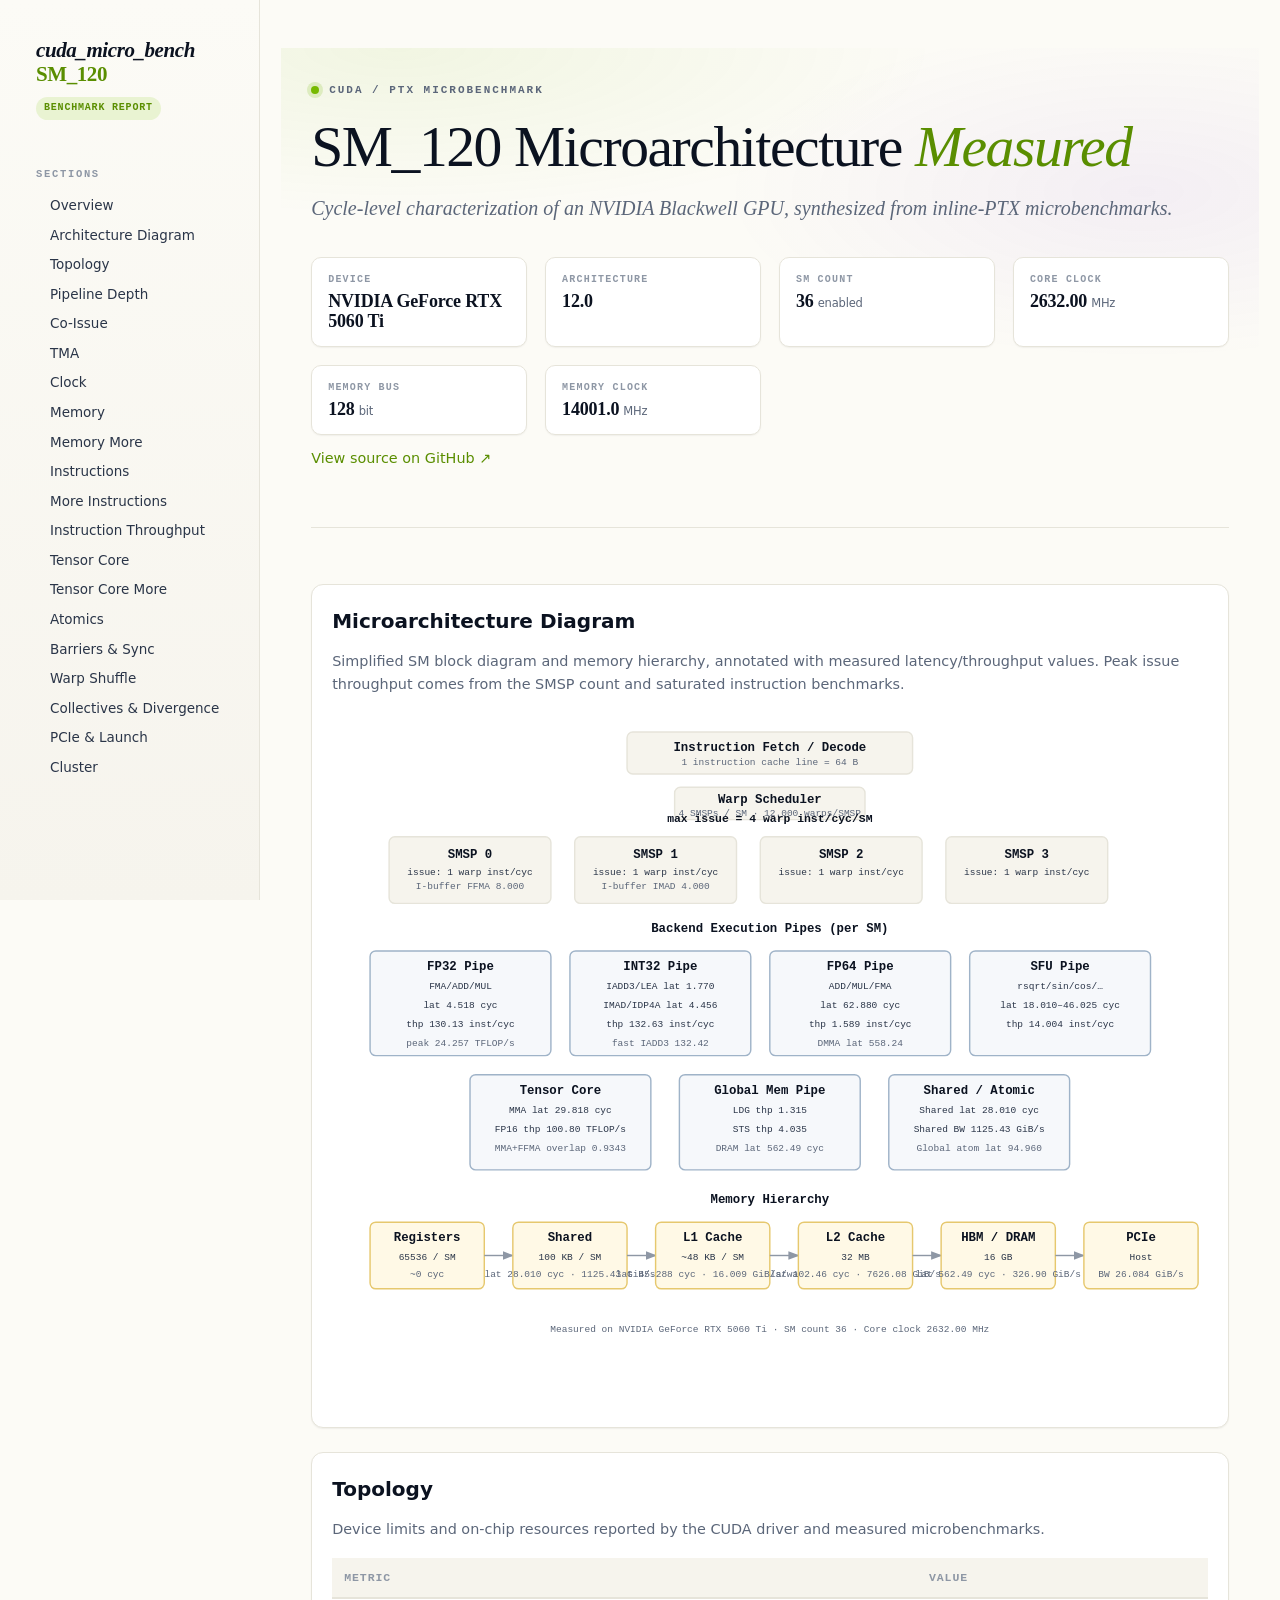
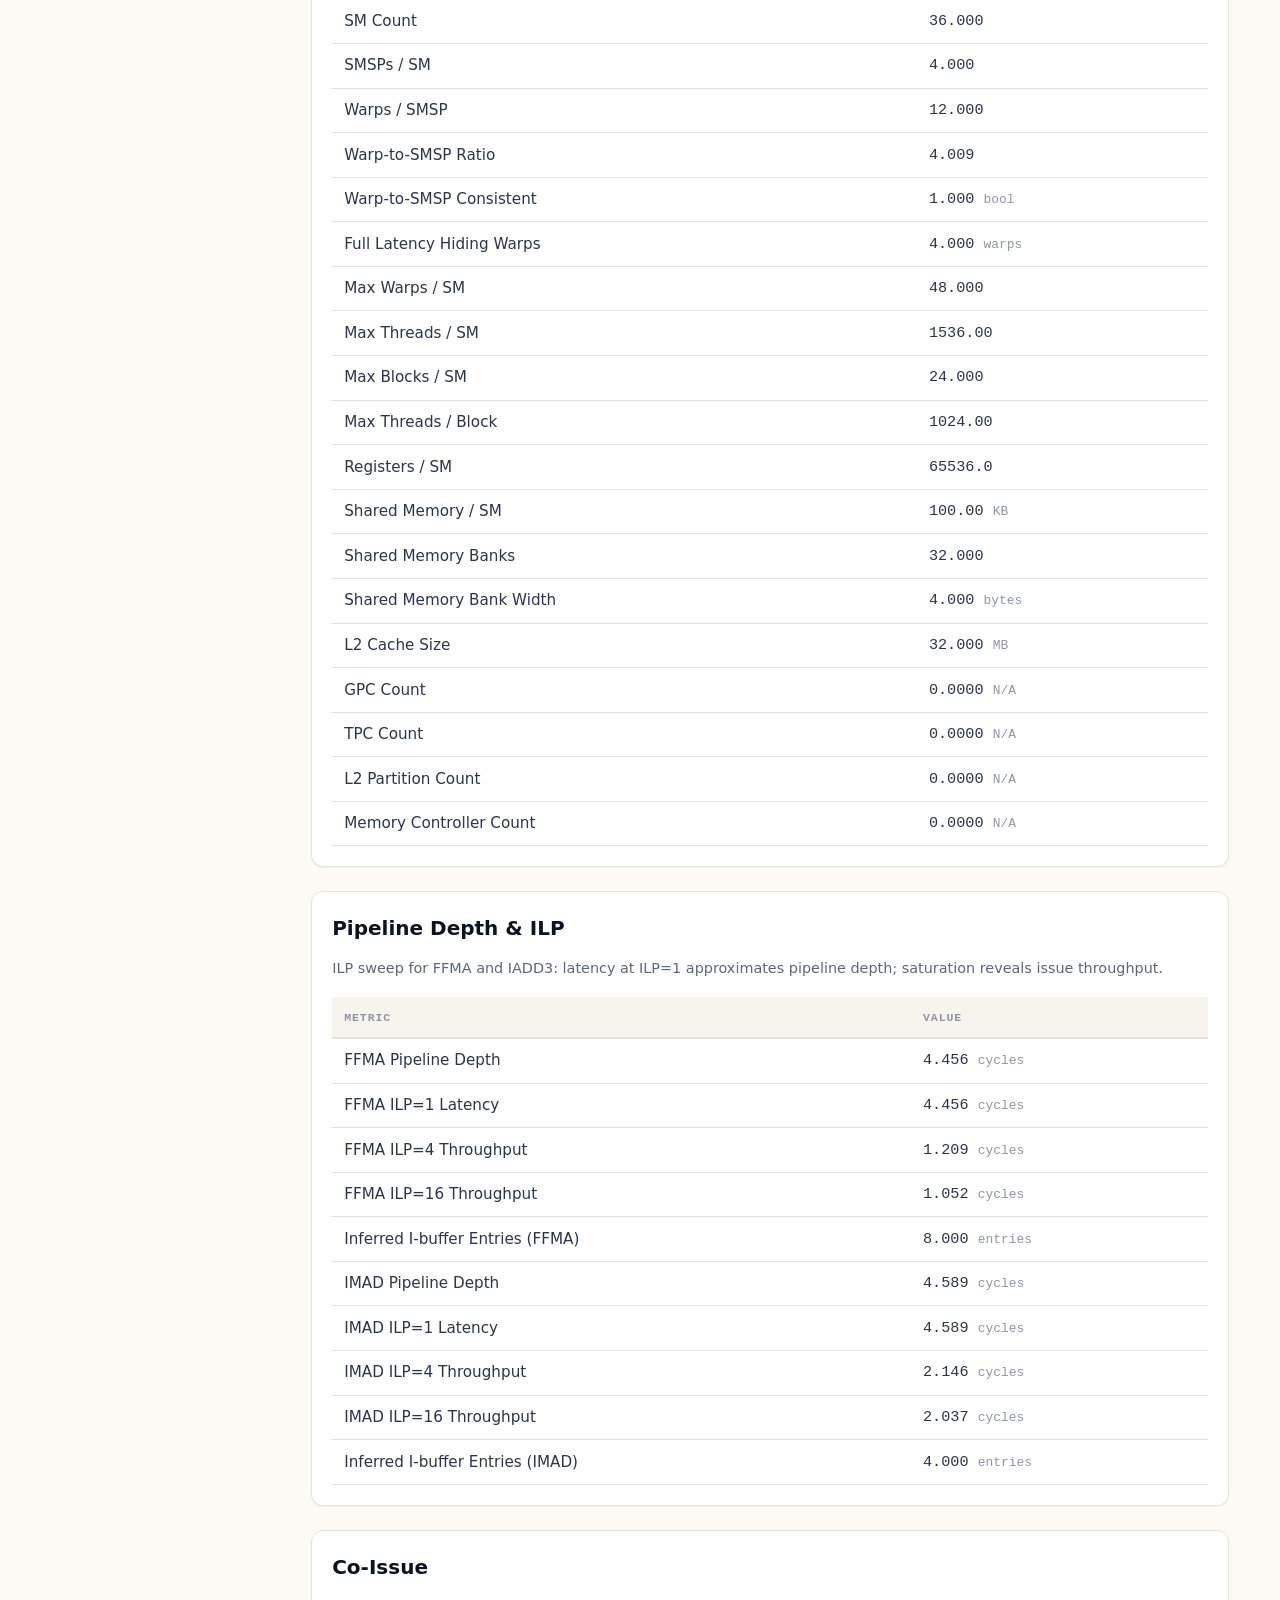
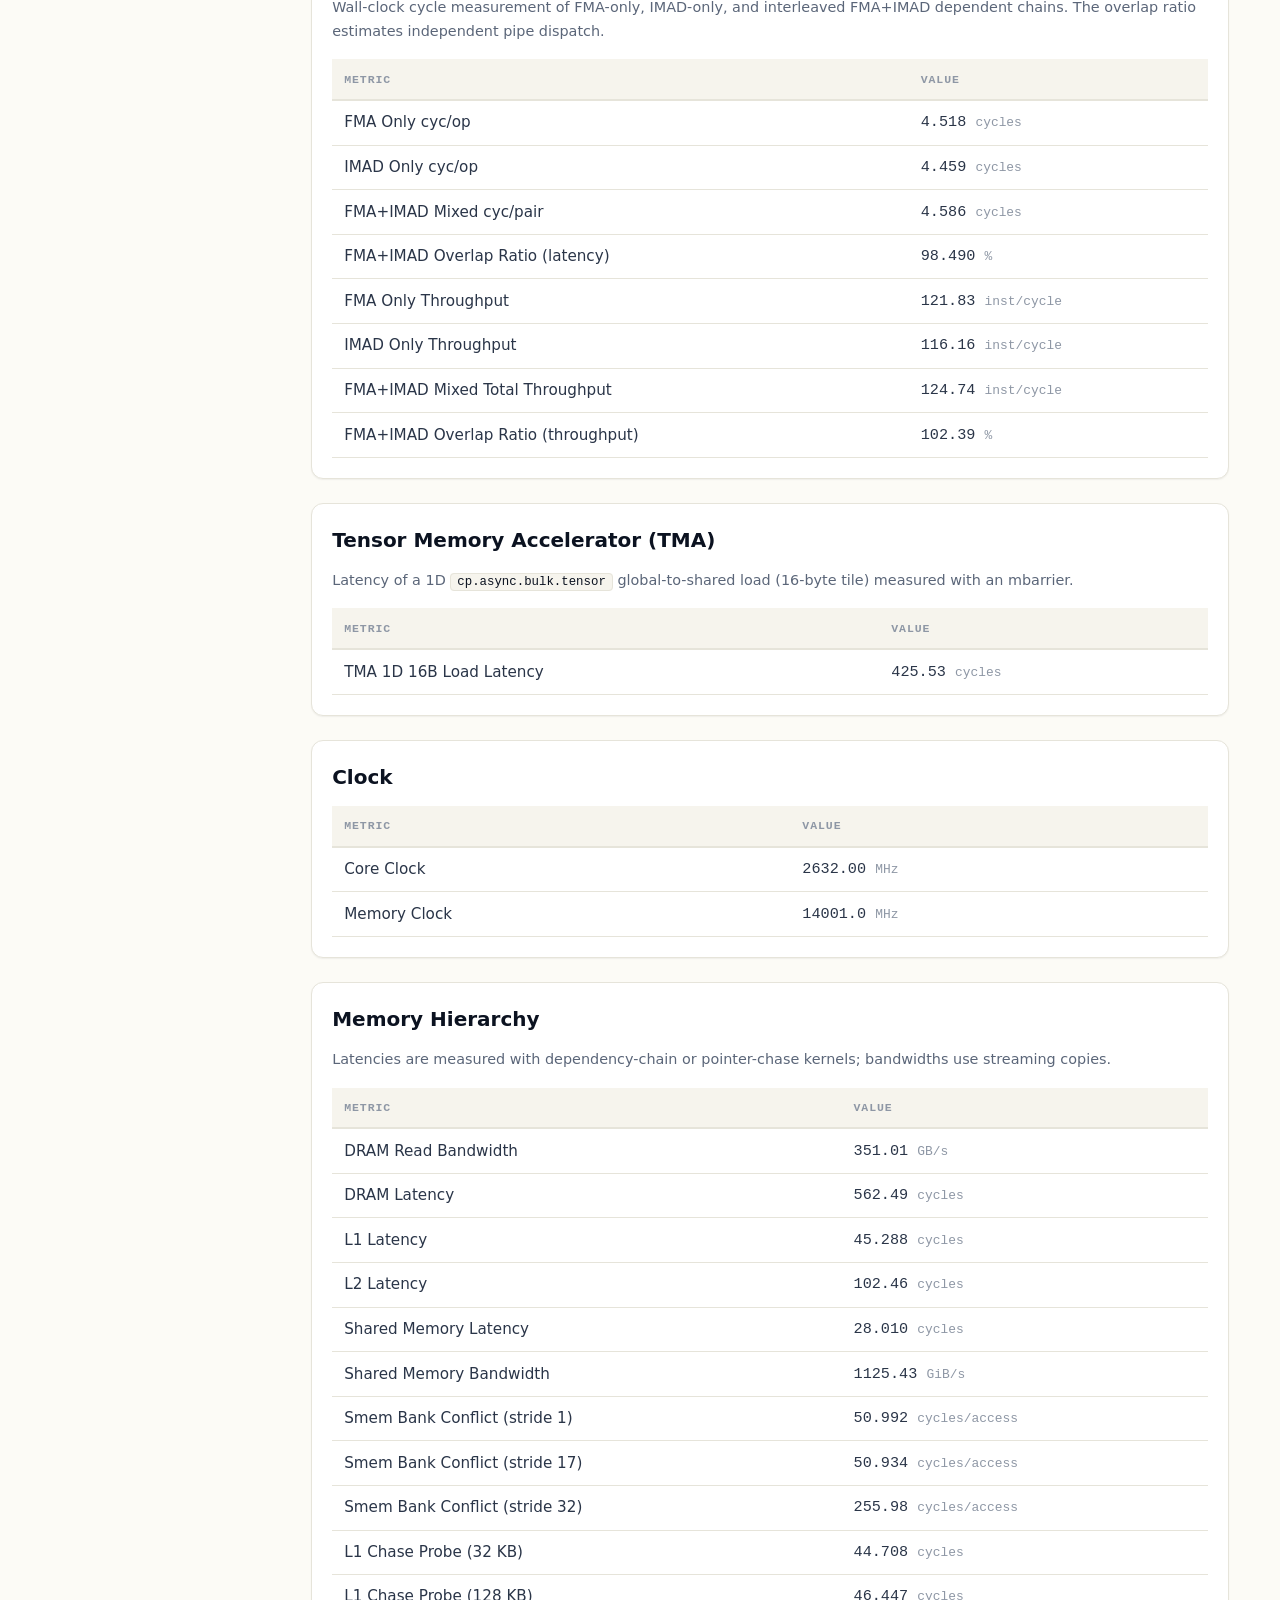
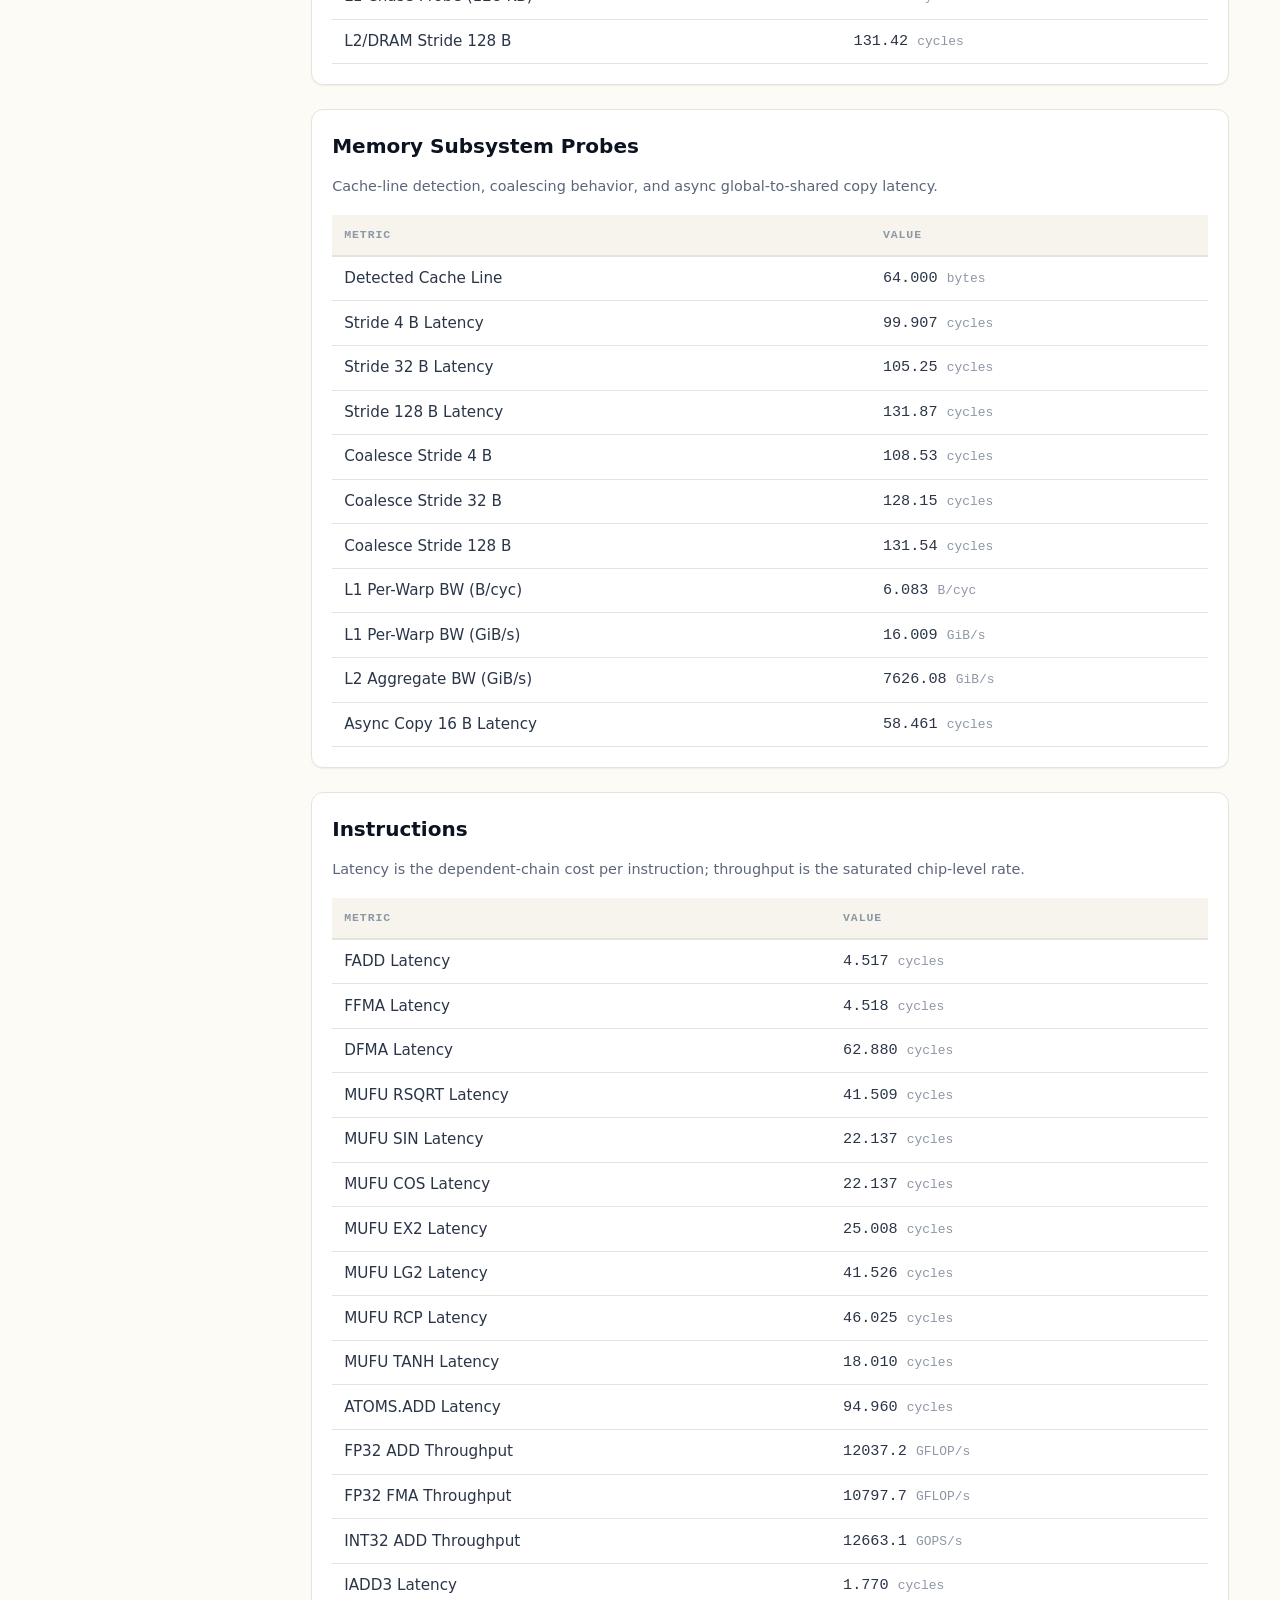
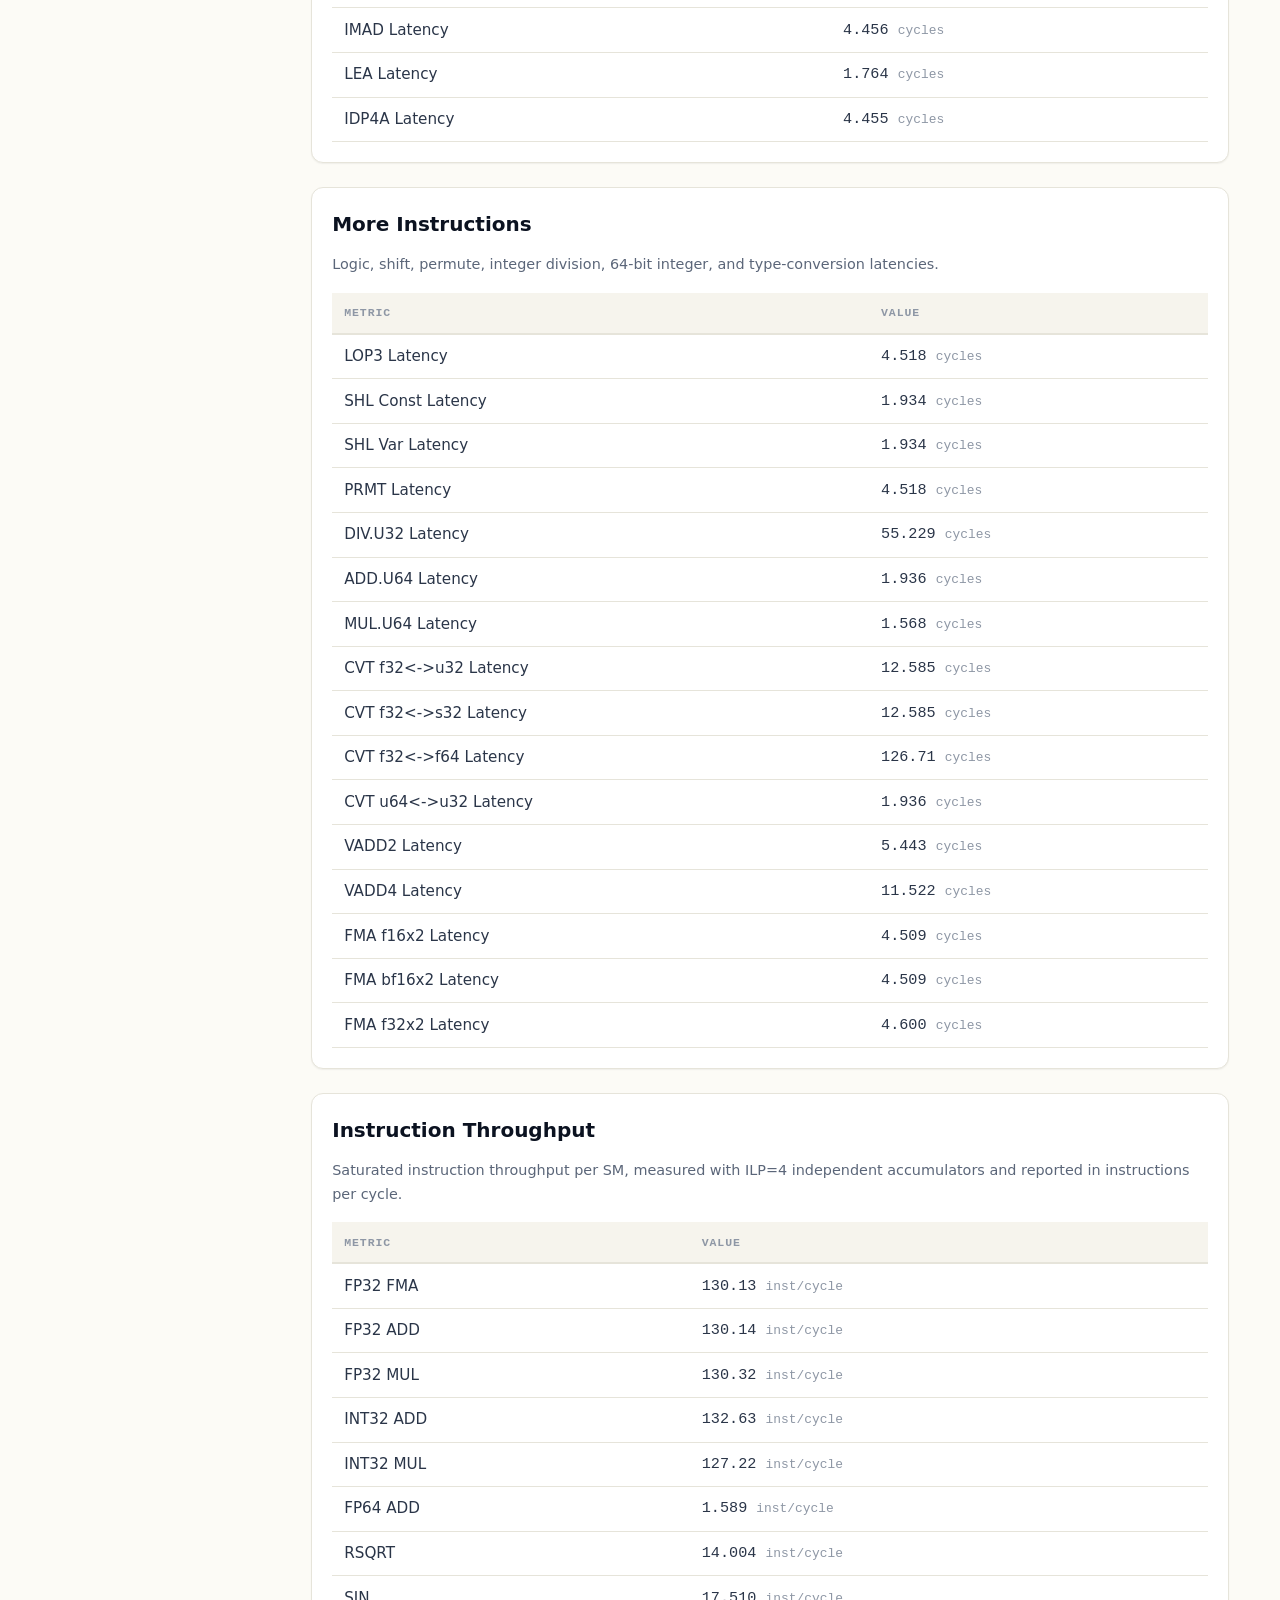
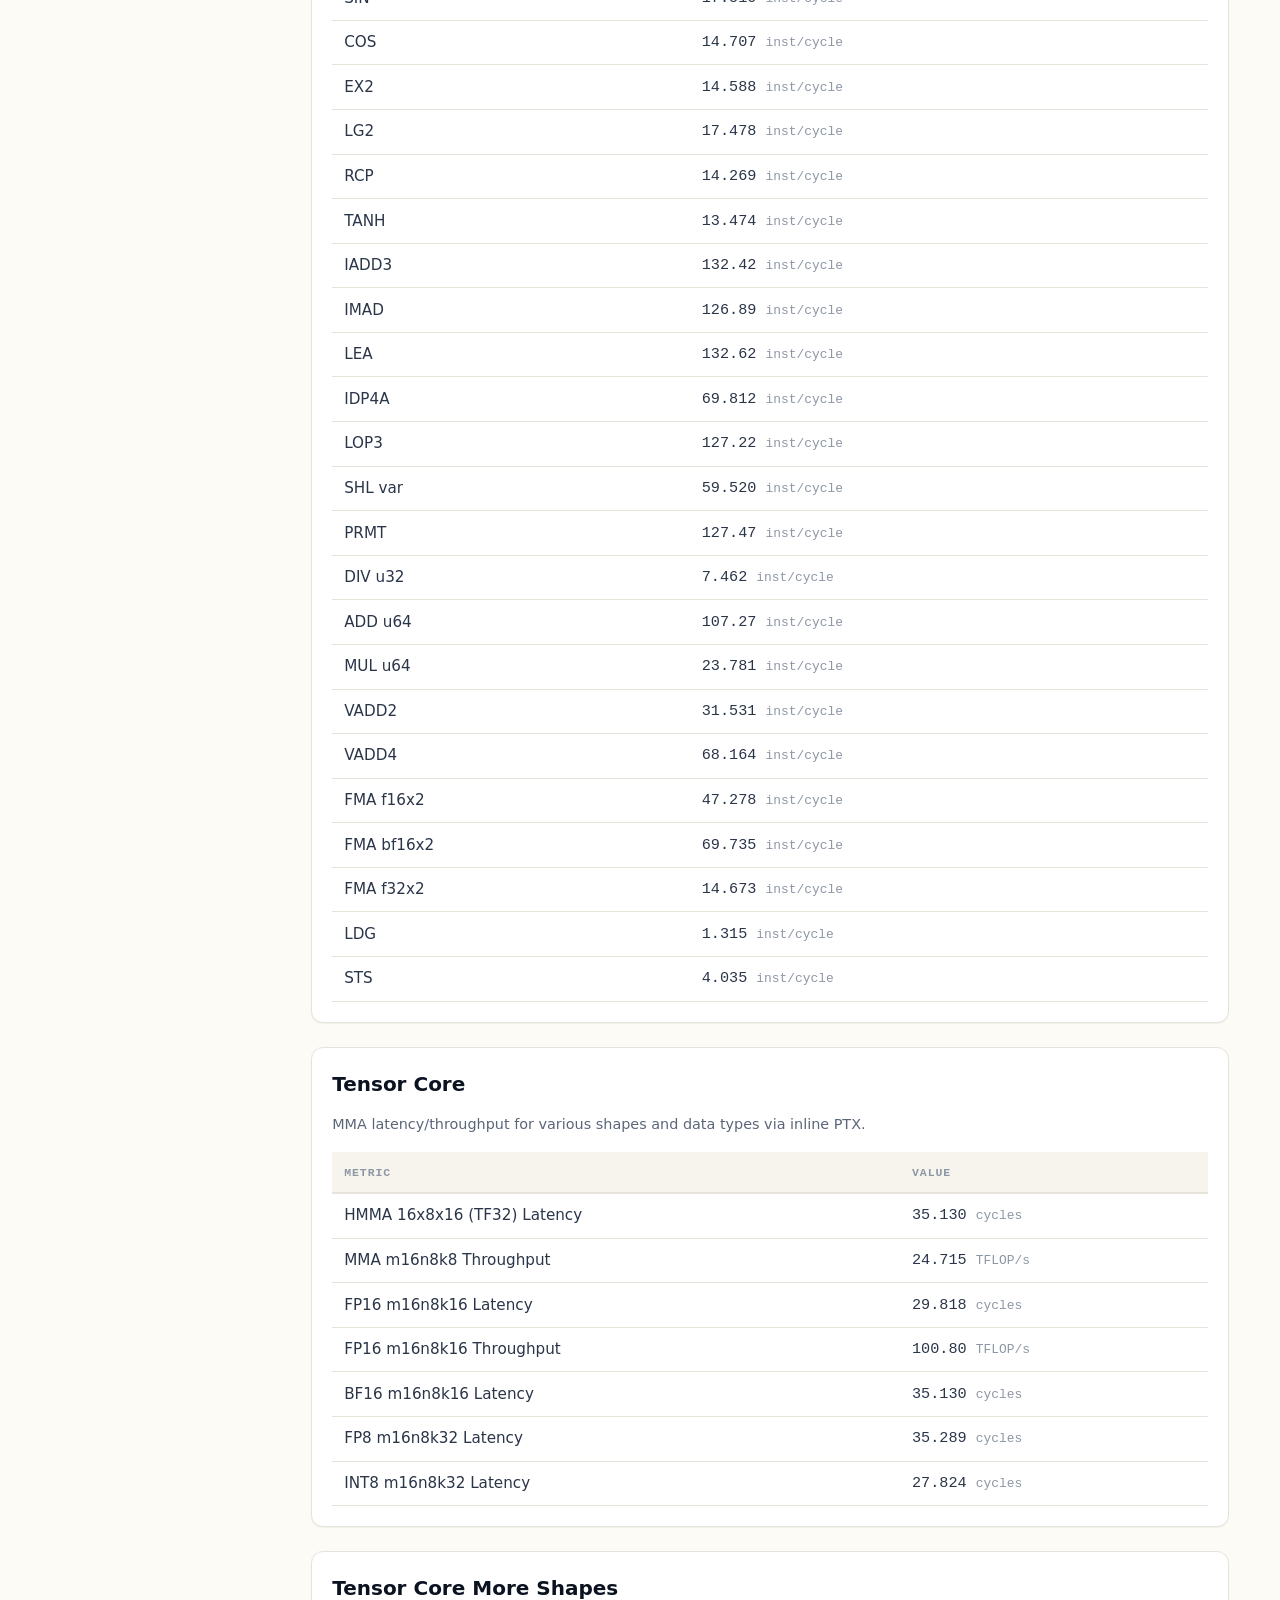
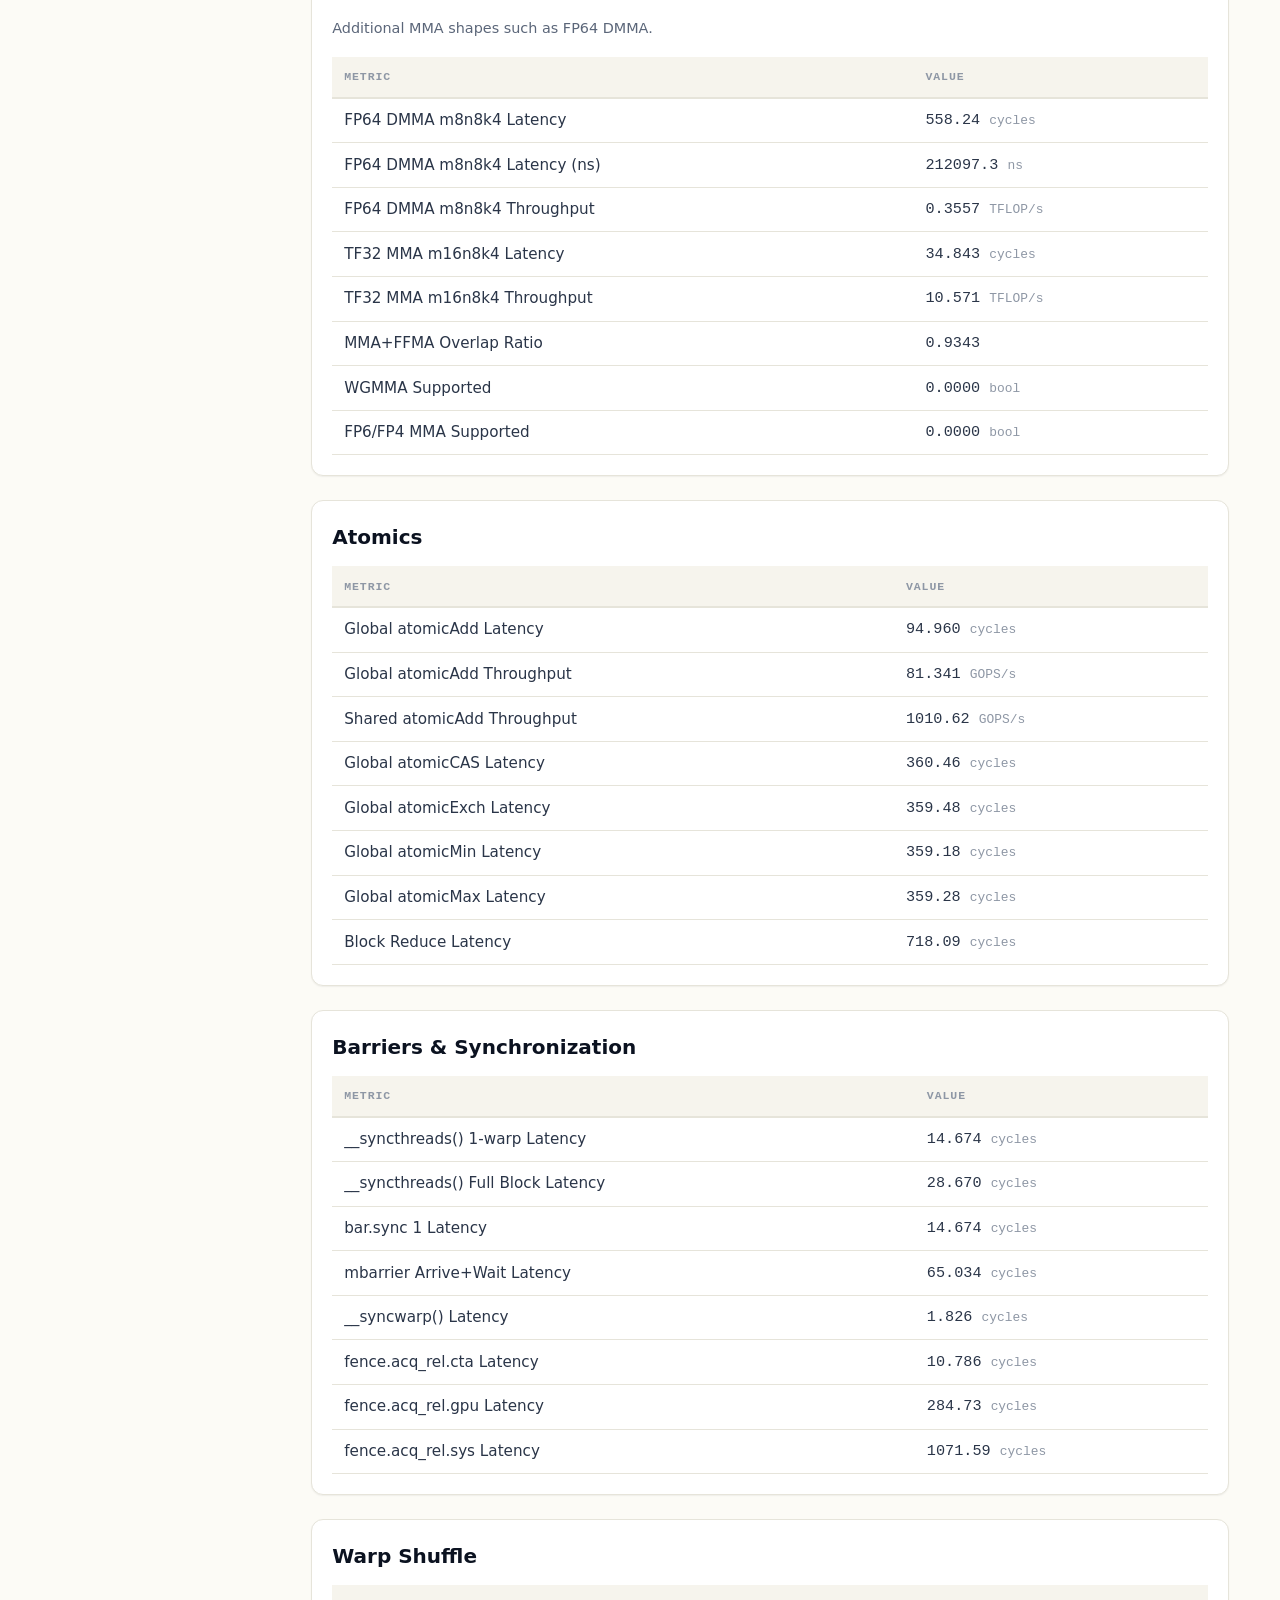
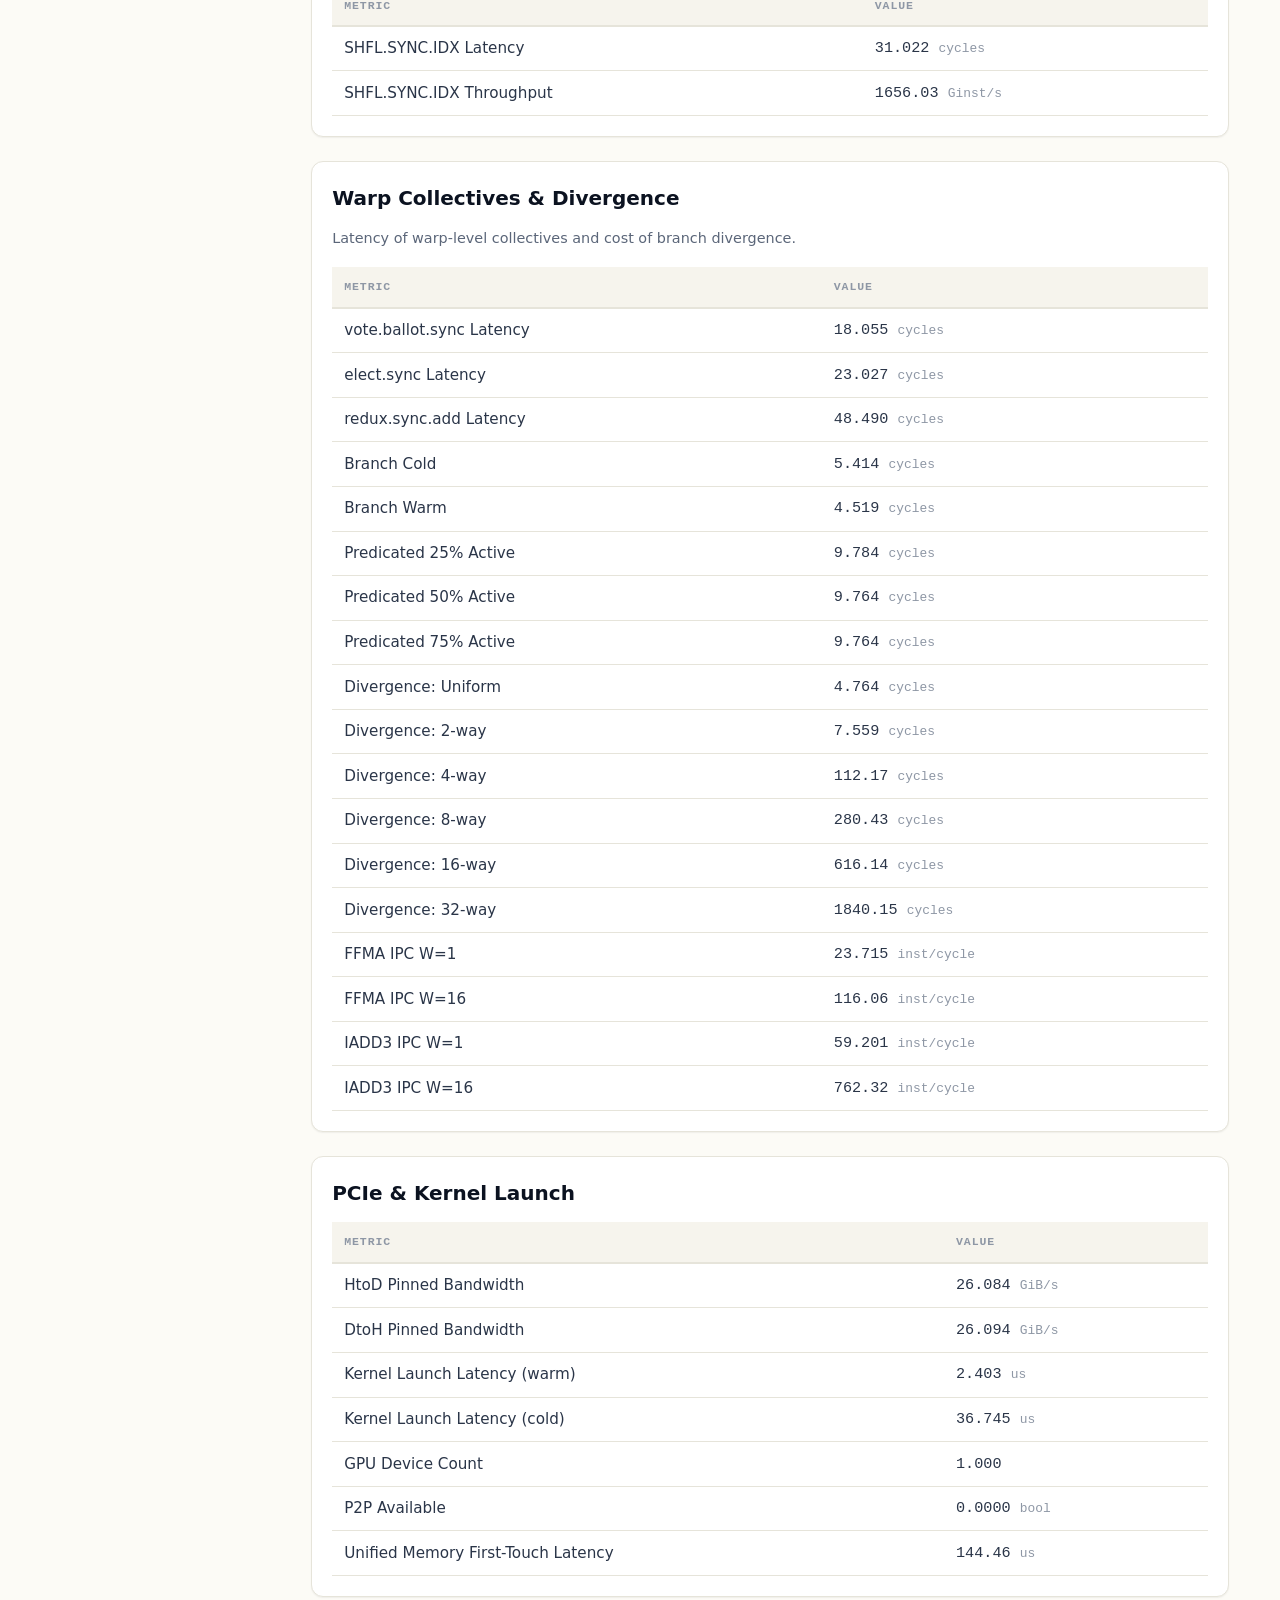
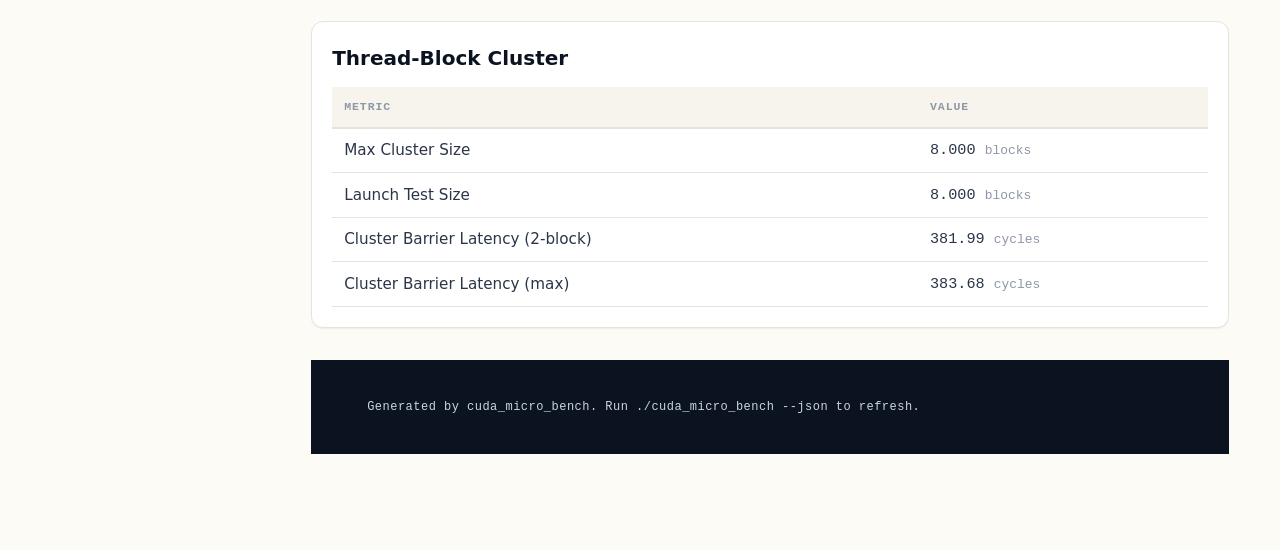
==== commit e42aba3b: "Add bidirectional links between GitHub source and GitHub Pages report" ====
--- a/results/report.html
+++ b/results/report.html
@@ -64,6 +64,9 @@
         <h1 class="hero-title">SM_120 Microarchitecture <em>Measured</em></h1>
         <p class="hero-sub">Cycle-level characterization of an NVIDIA Blackwell GPU, synthesized from inline-PTX microbenchmarks.</p>
         <div class="hero-meta" id="hero-meta"></div>
+        <div class="hero-links" style="margin-top:0.75rem; font-size:0.9rem;">
+          <a href="https://github.com/qq332982511/cuda_micro_bench" target="_blank" rel="noopener">View source on GitHub ↗</a>
+        </div>
       </header>
 
       <div id="status"></div>
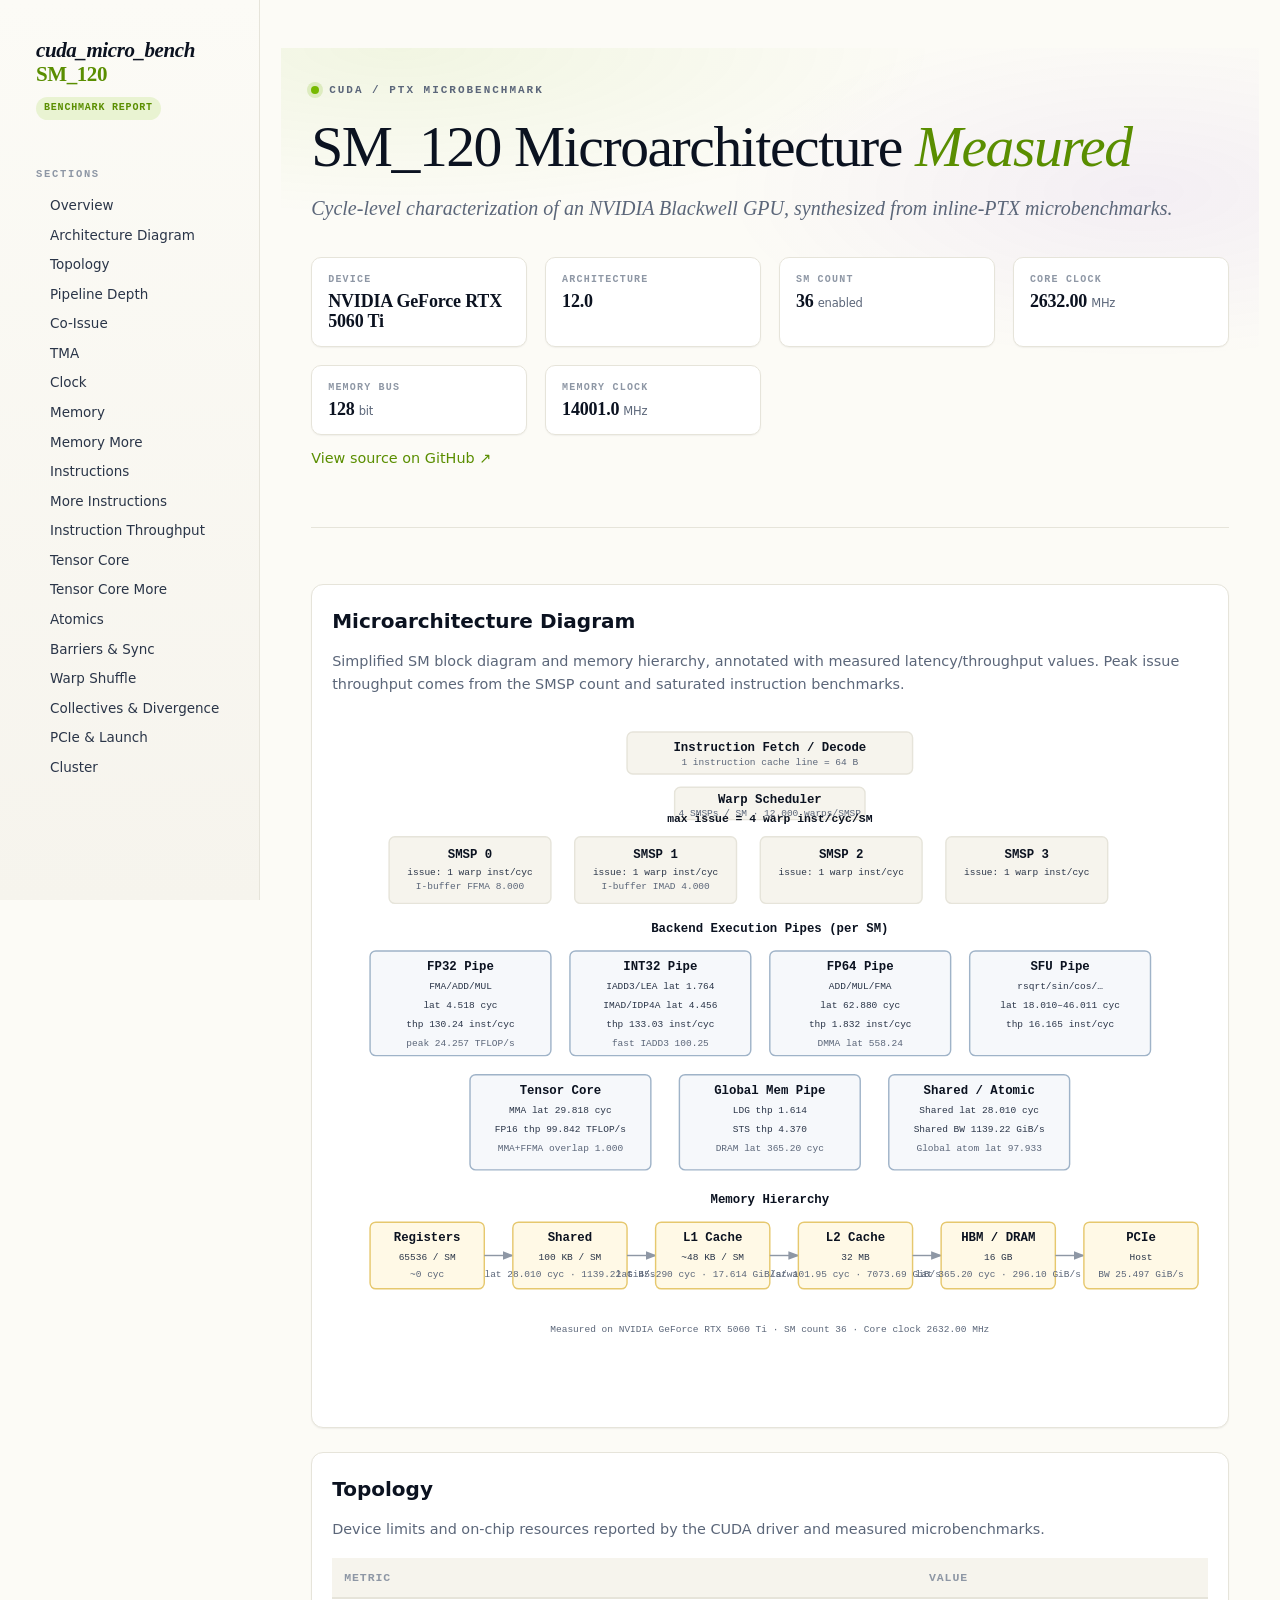
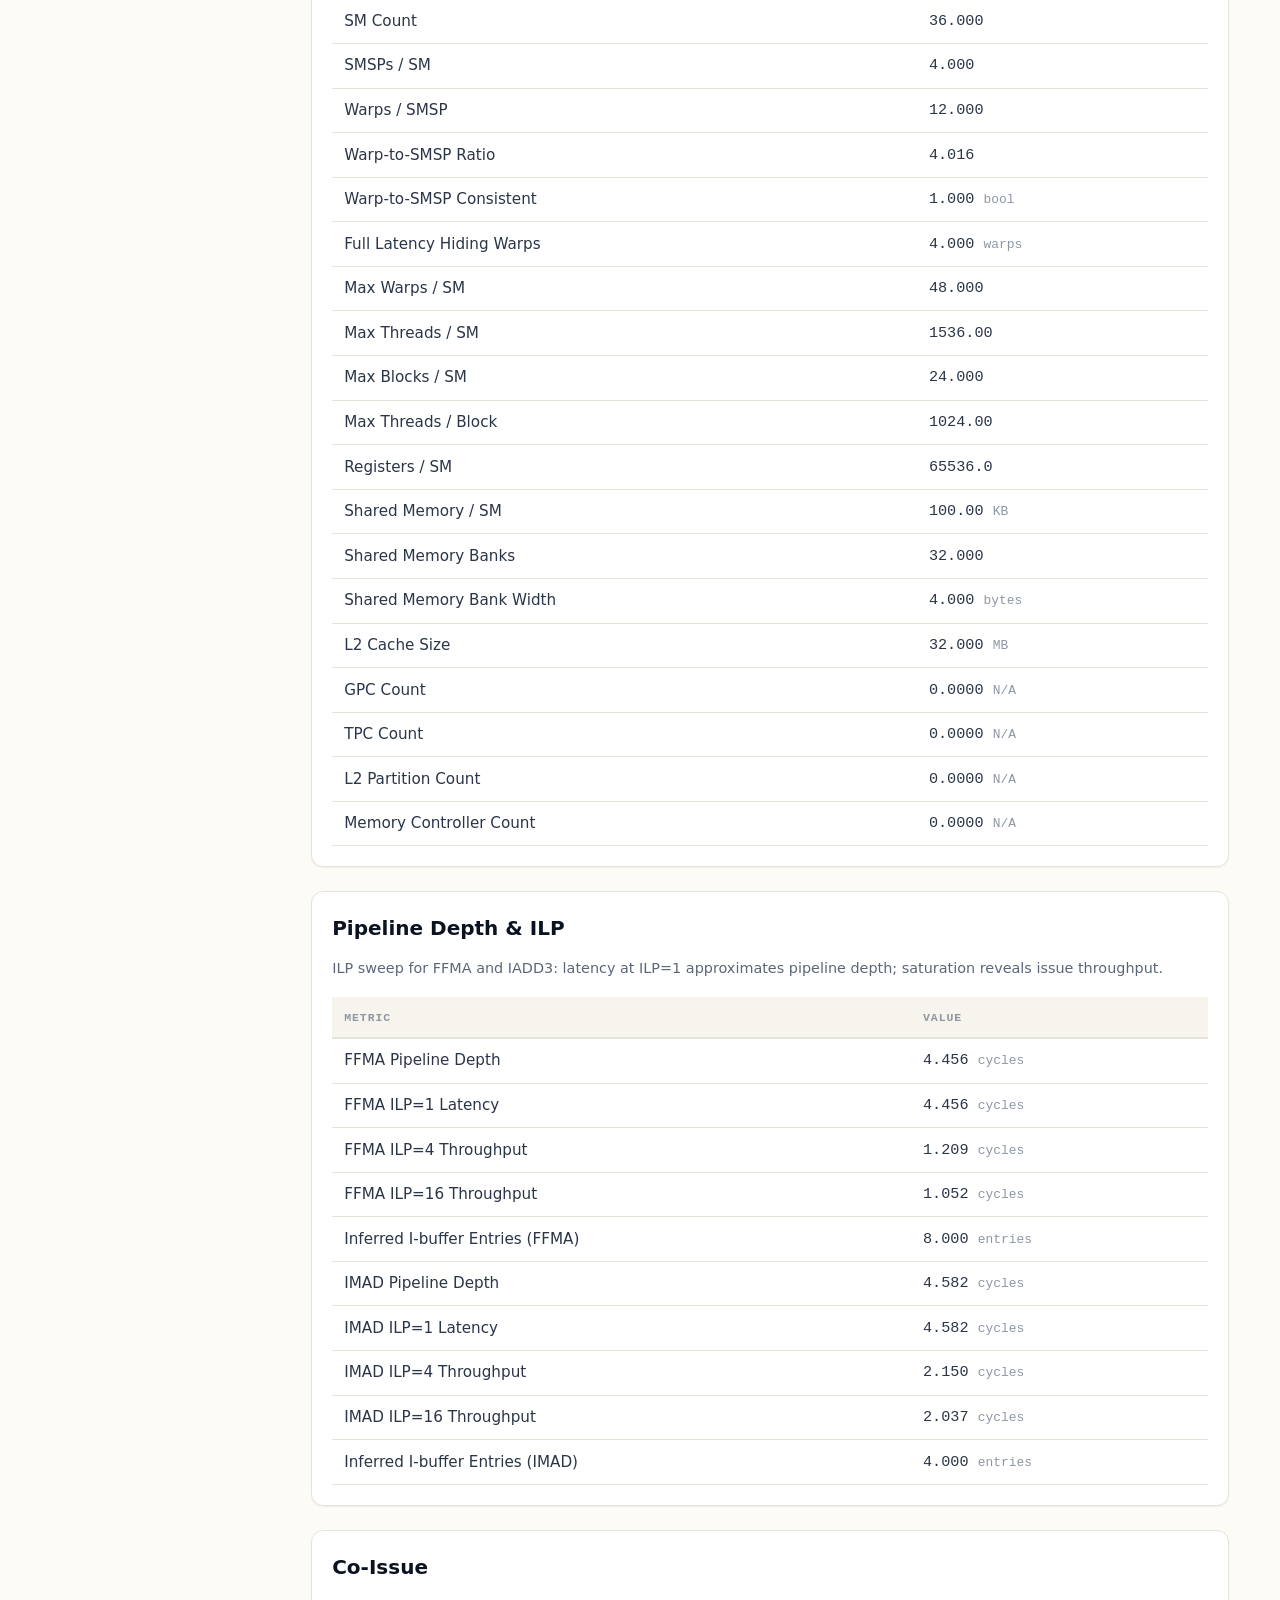
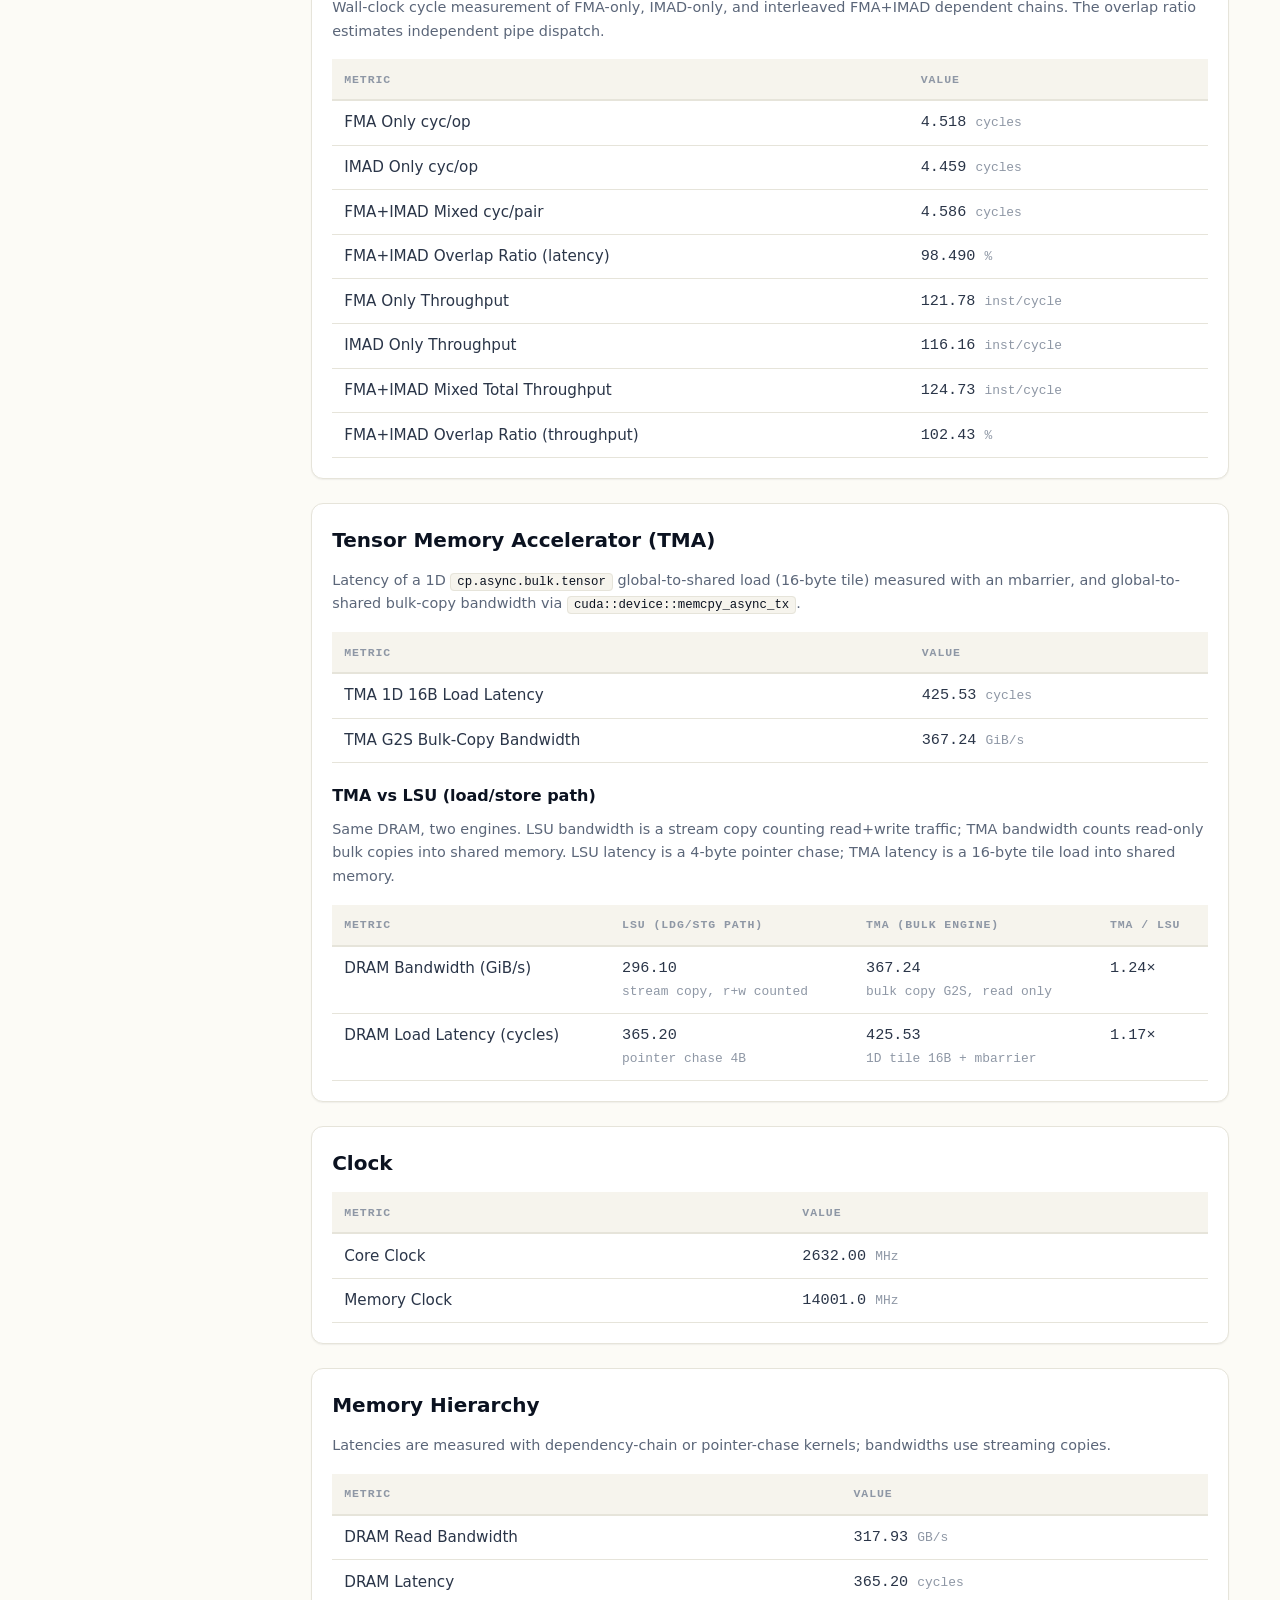
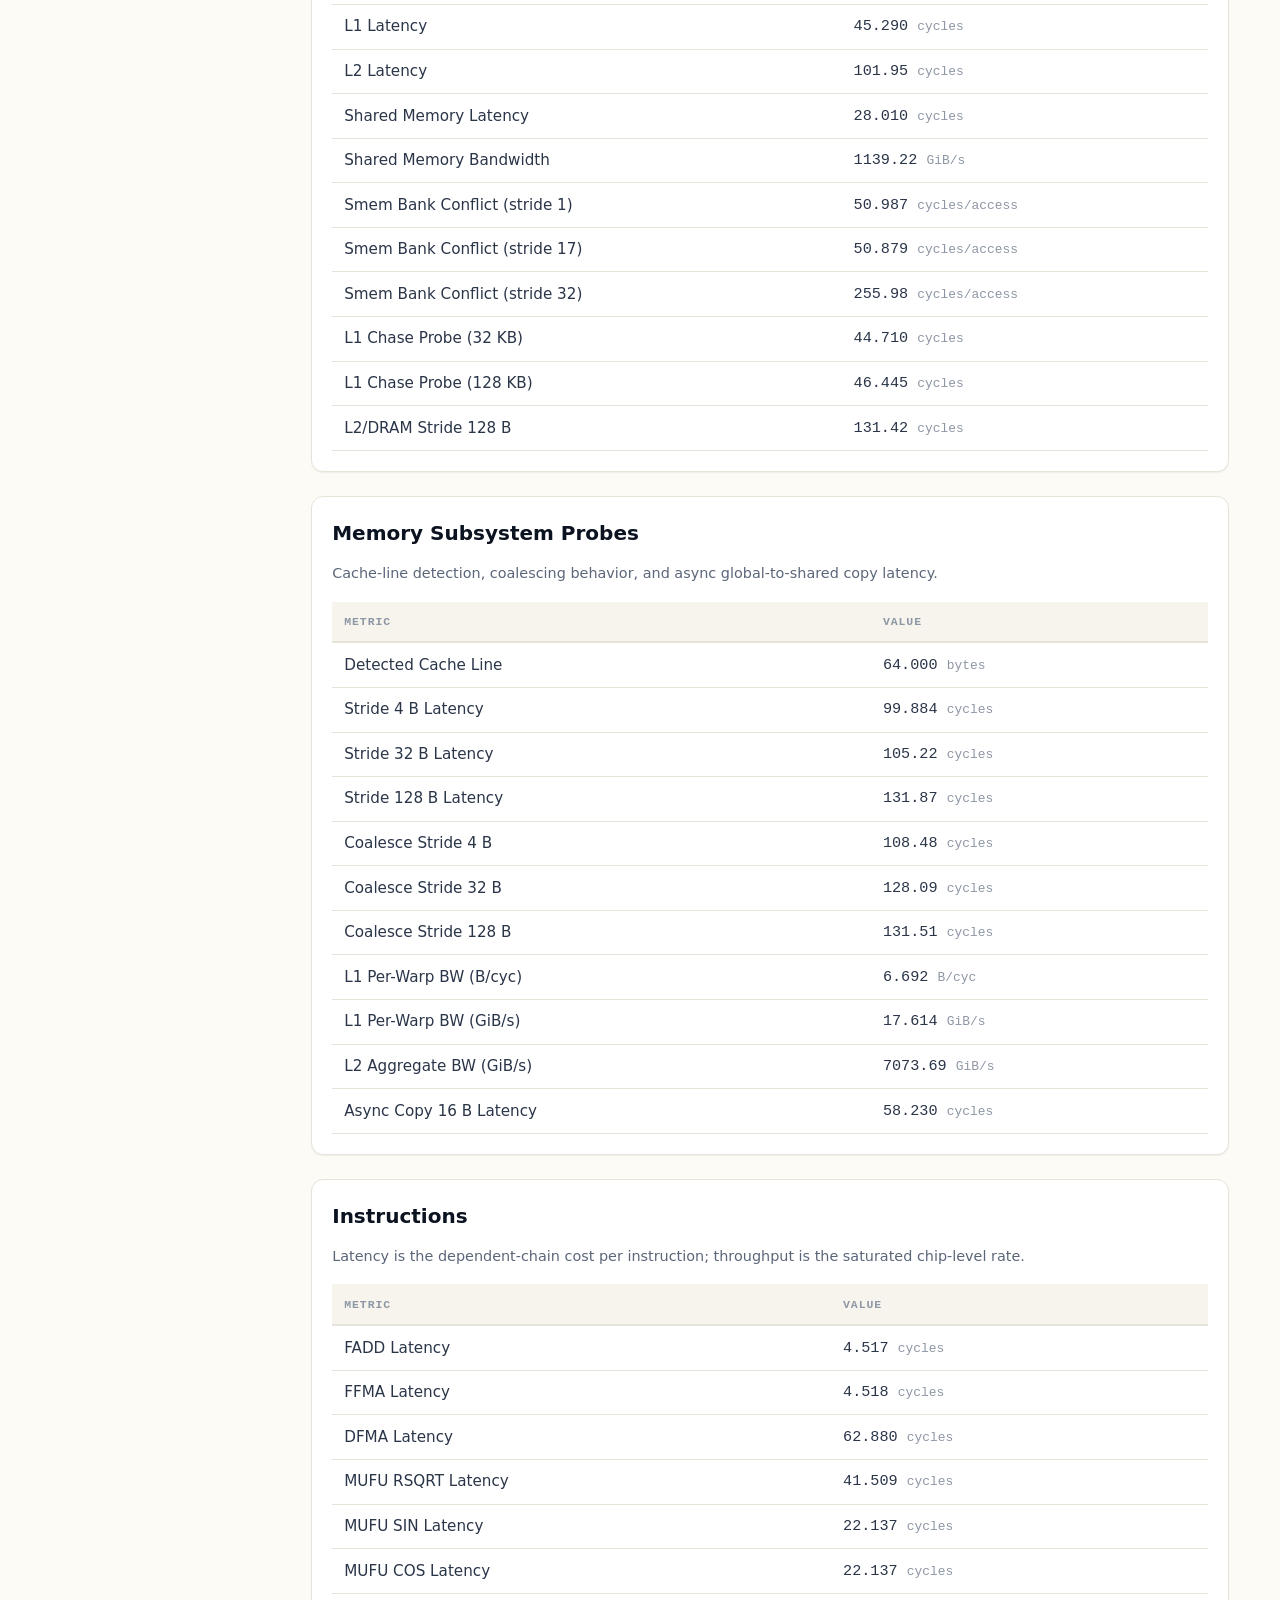
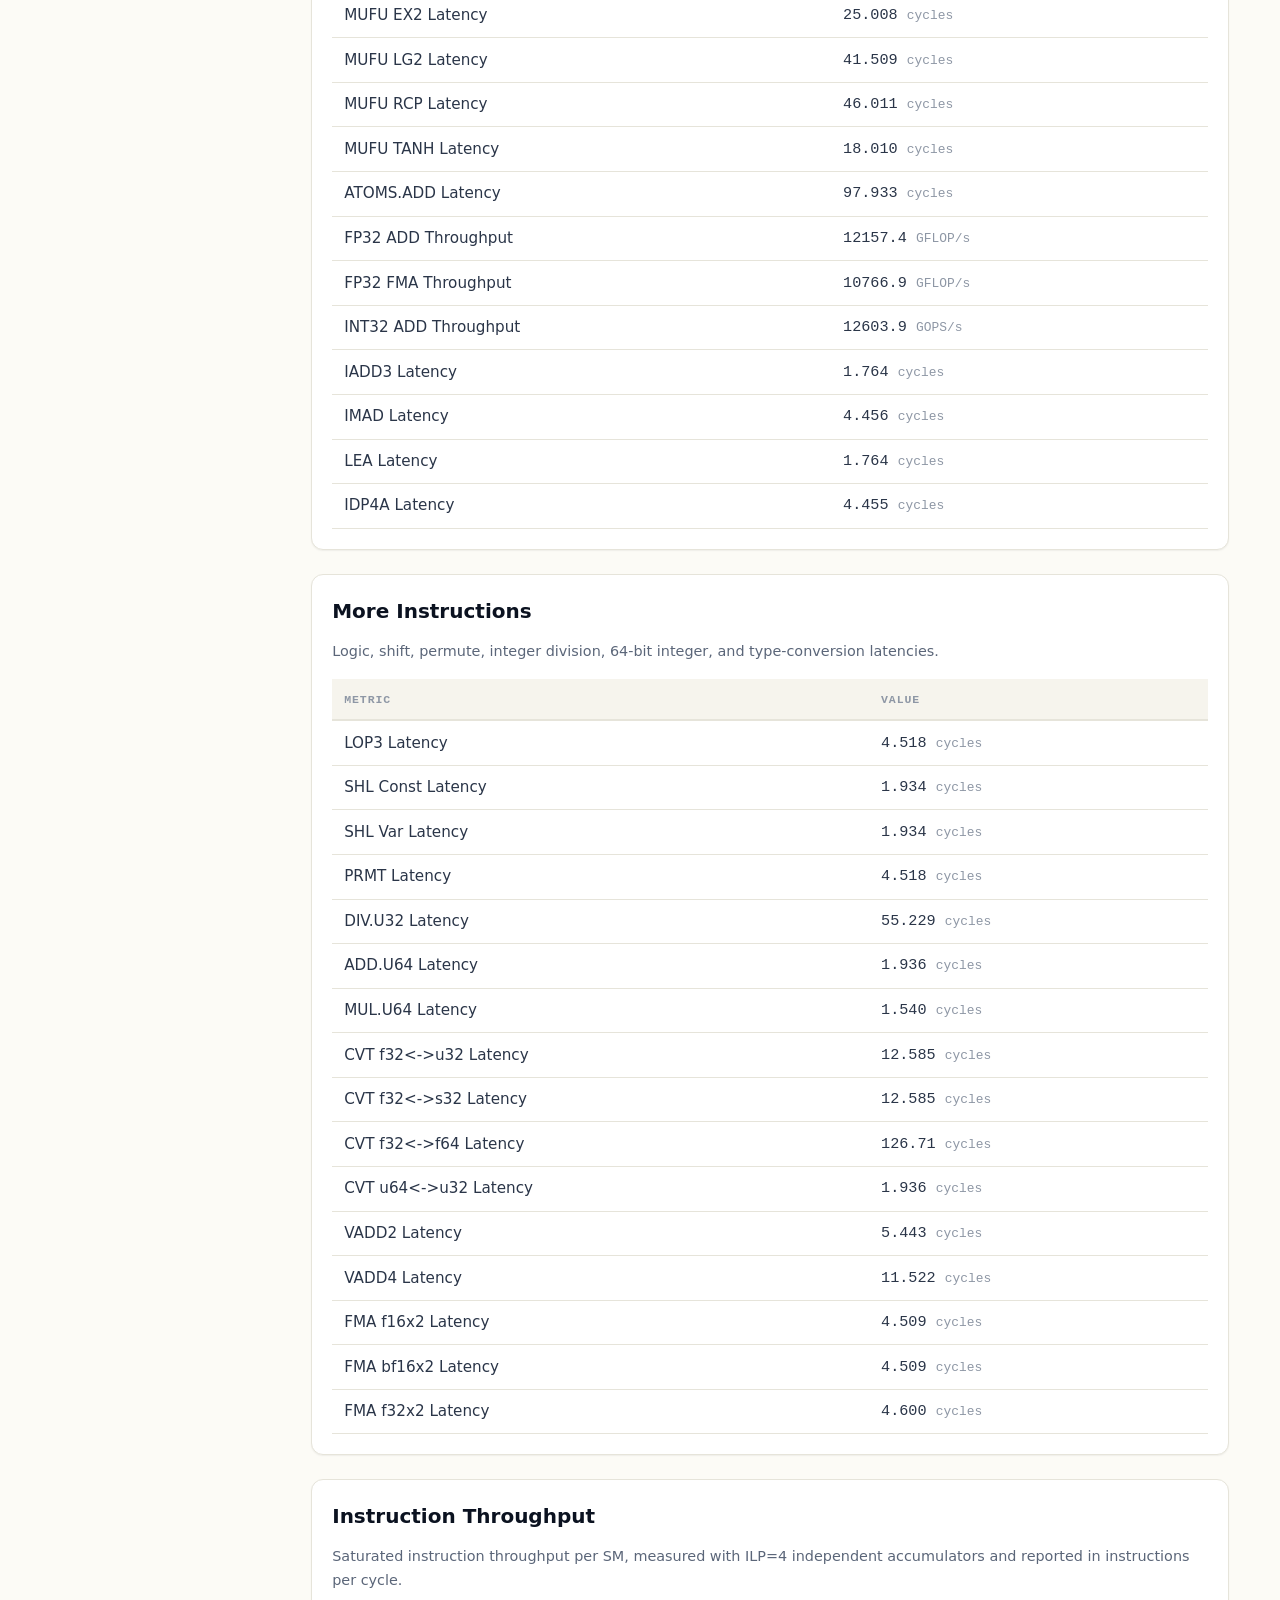
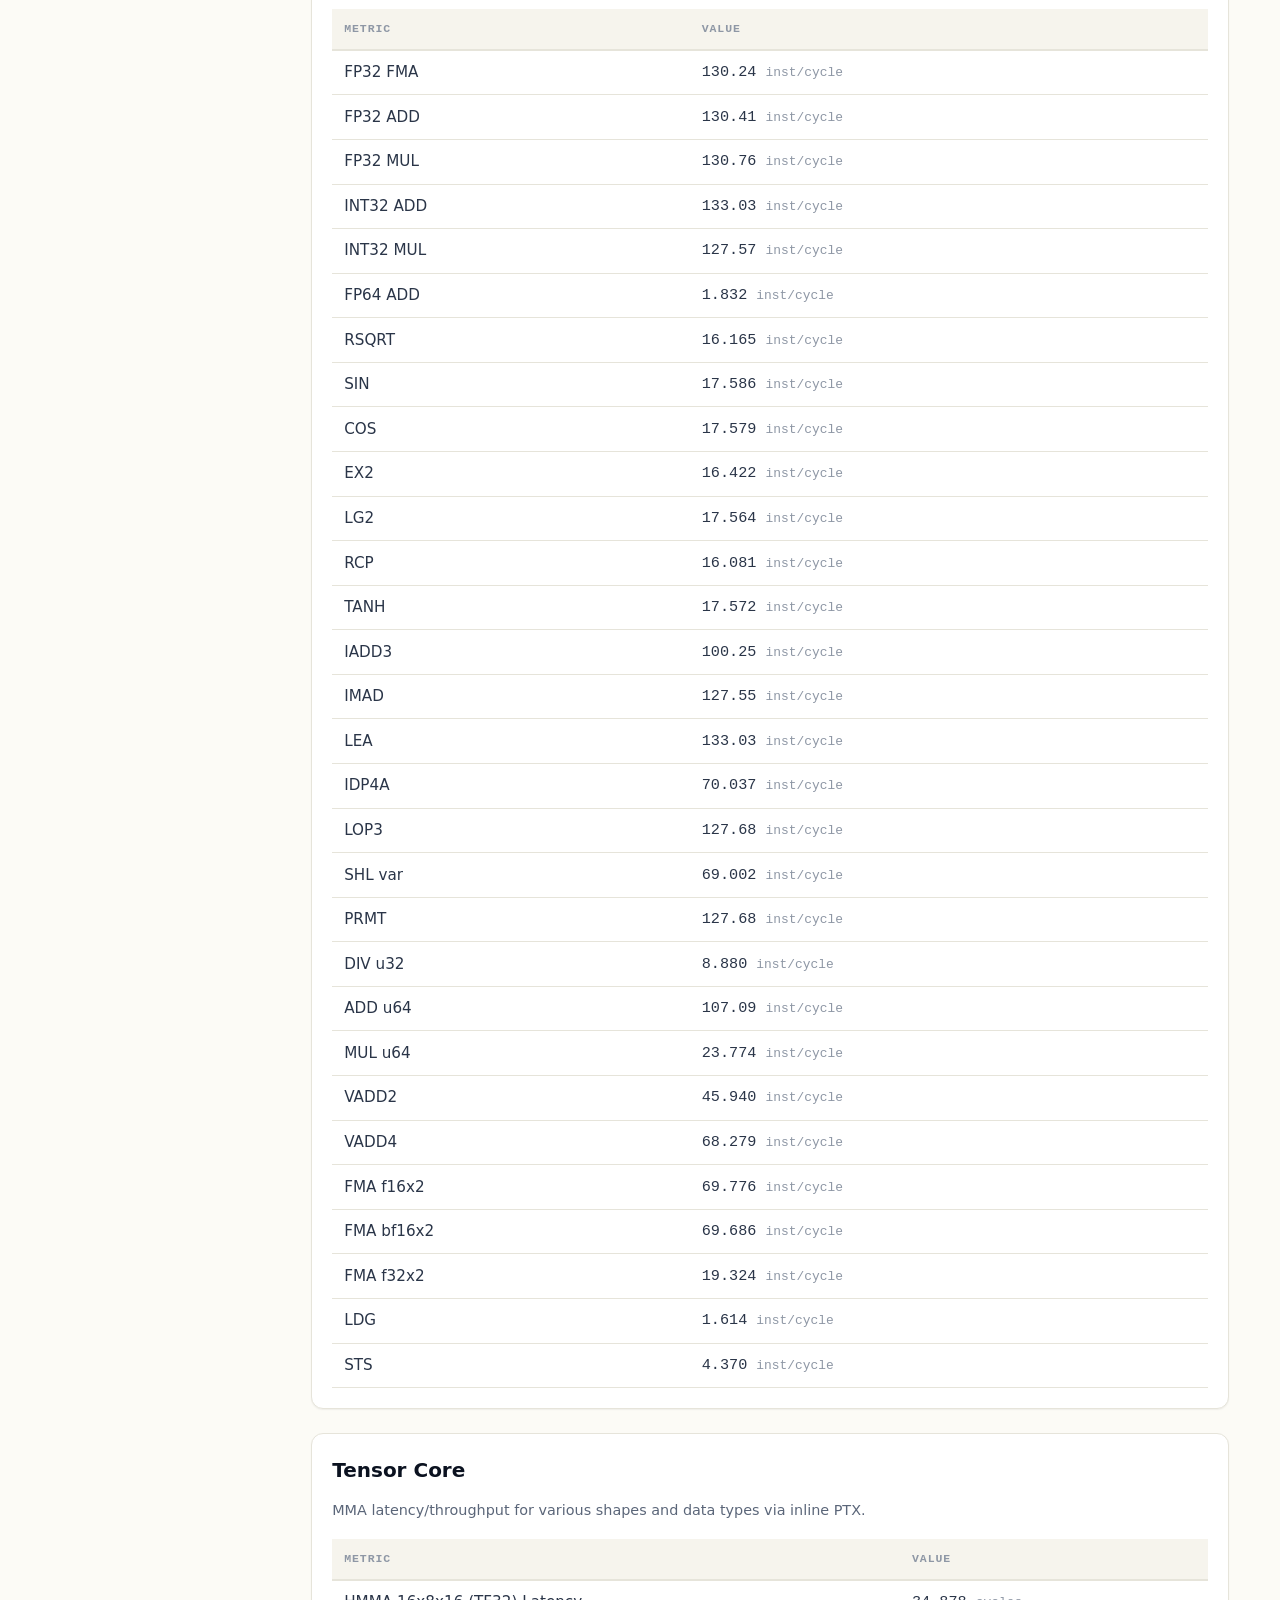
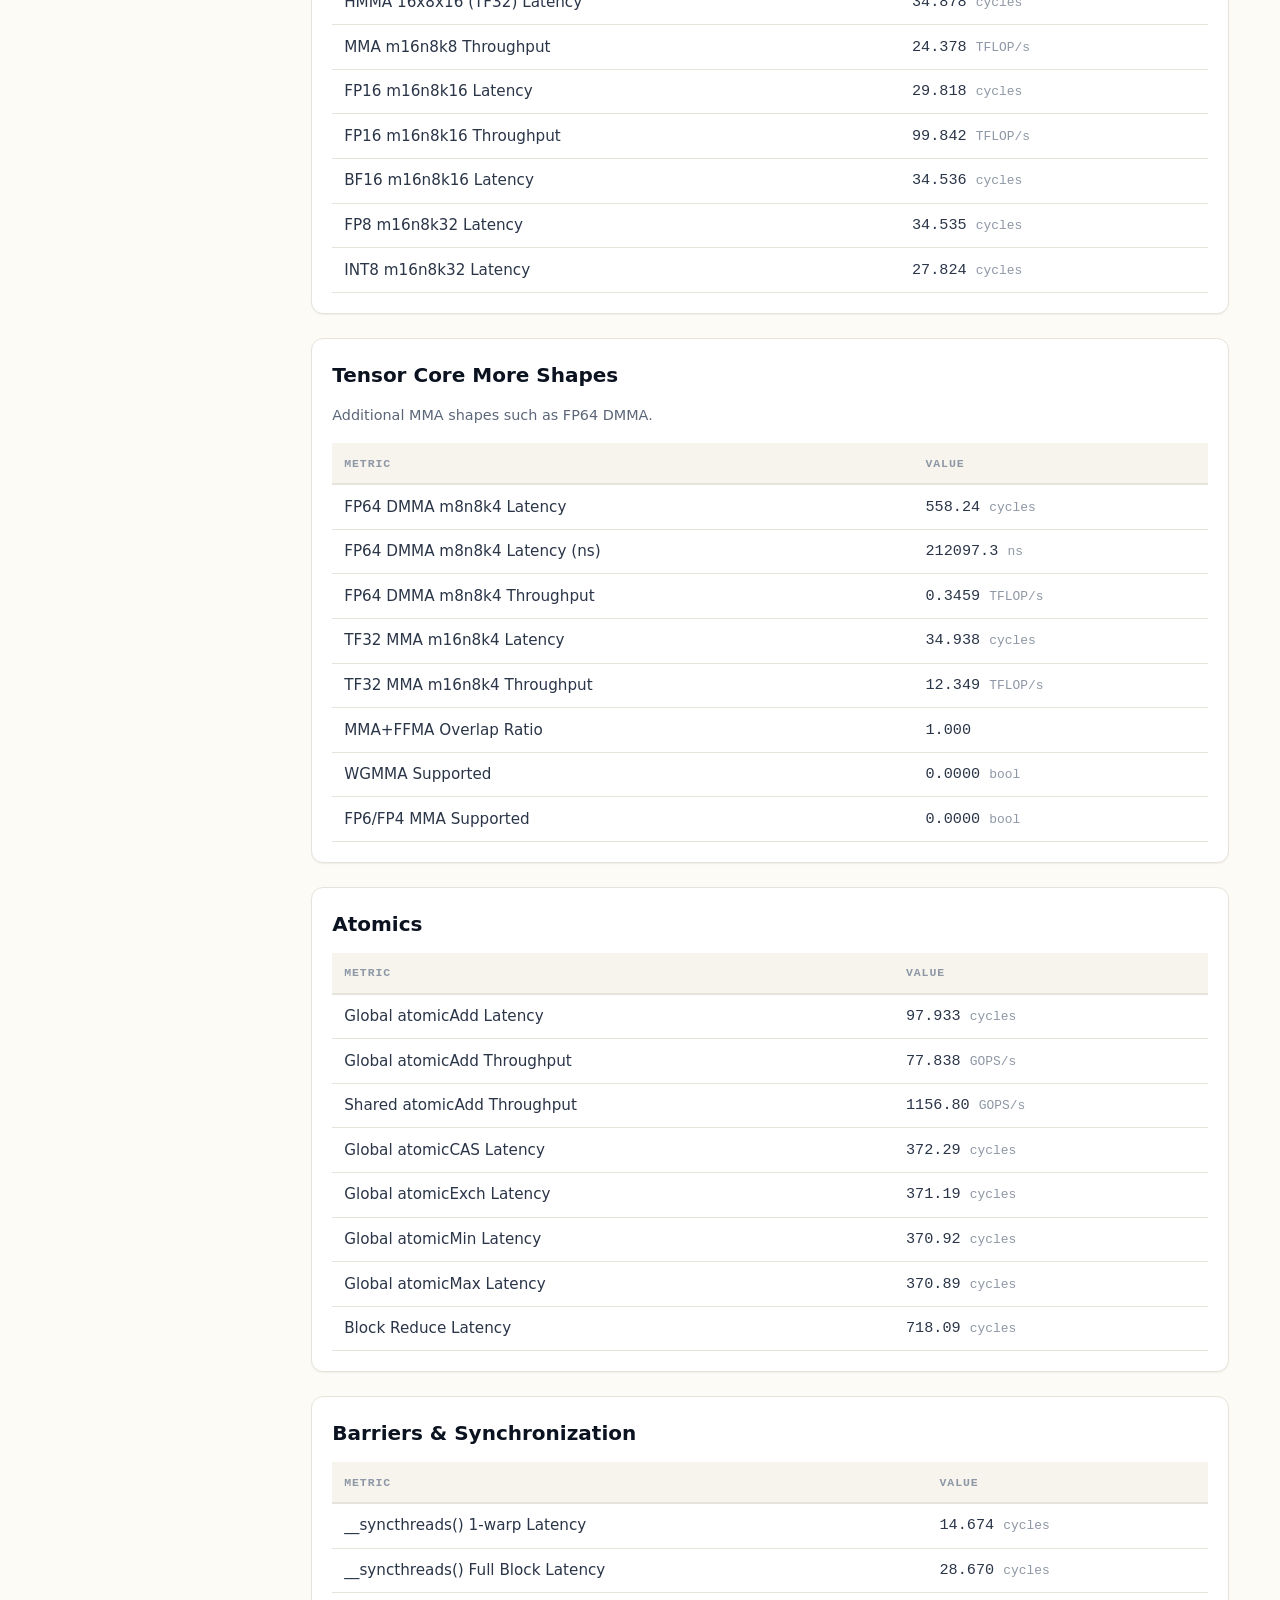
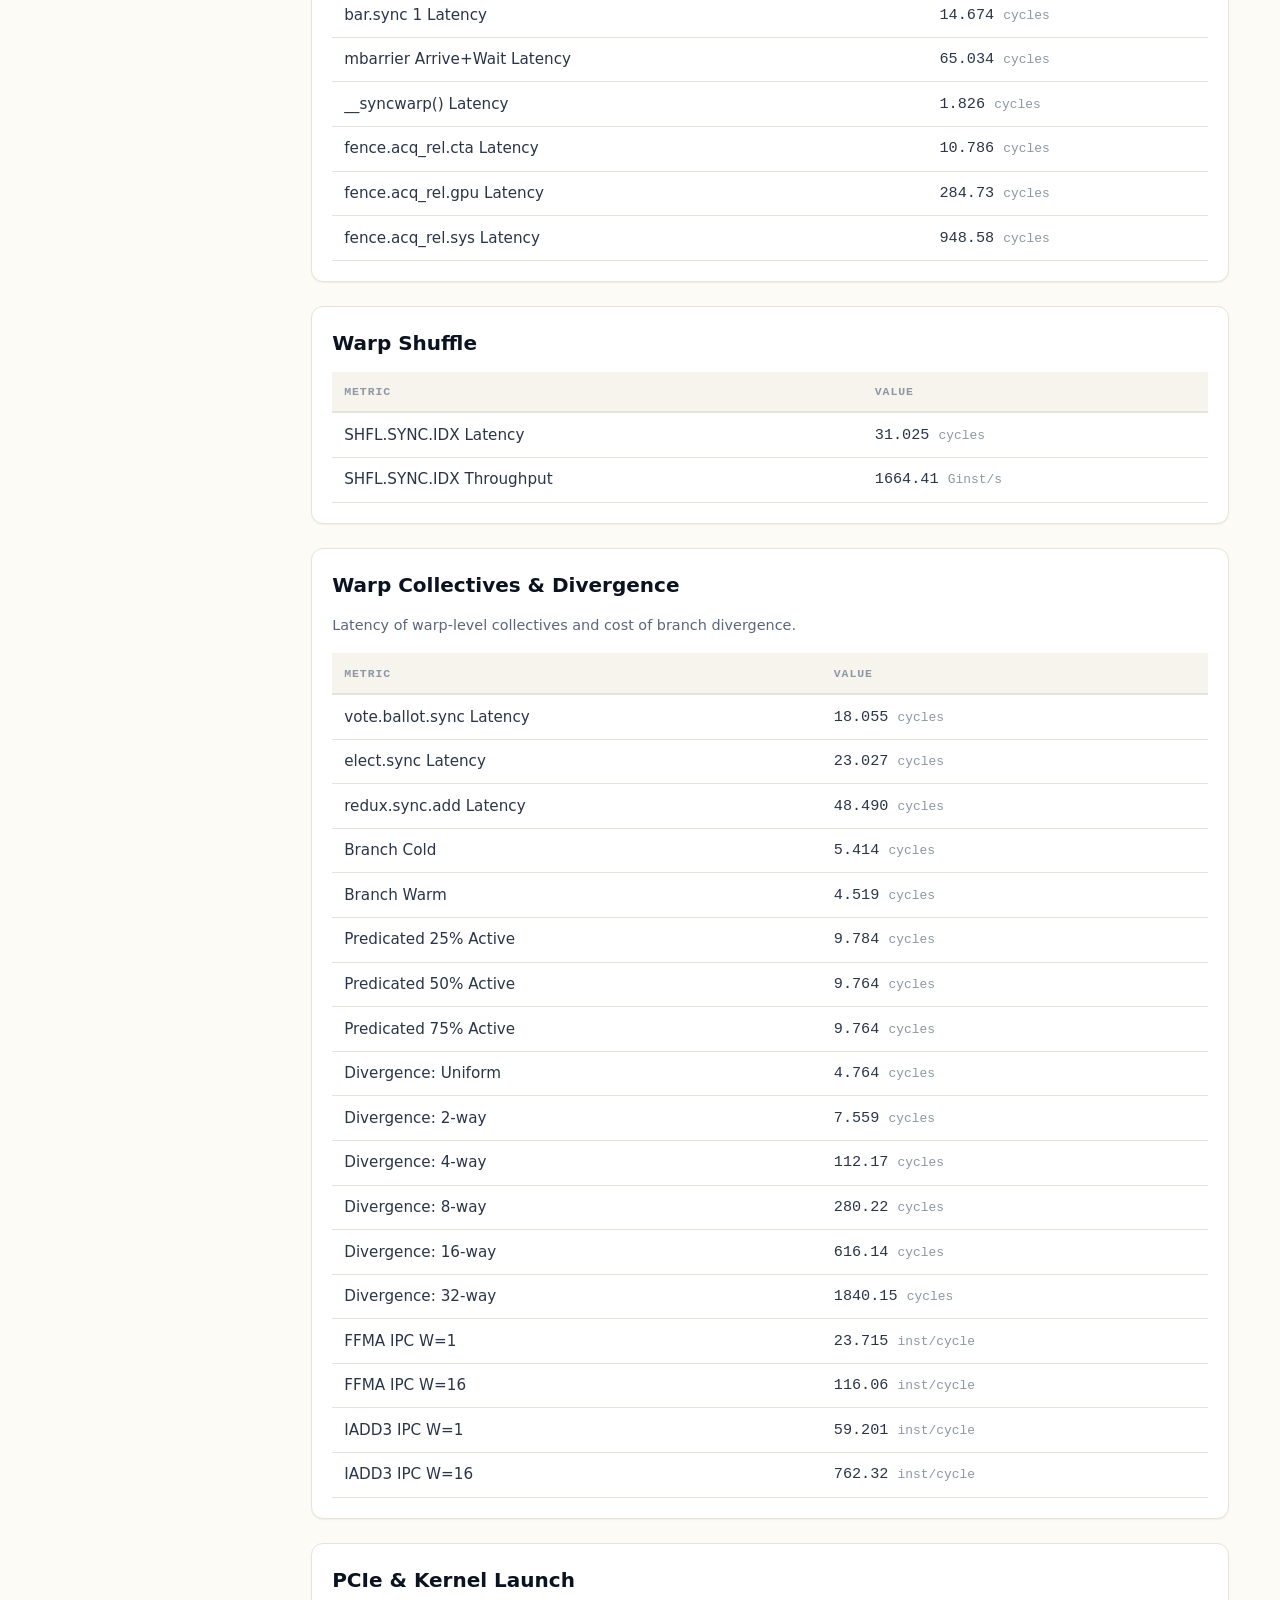
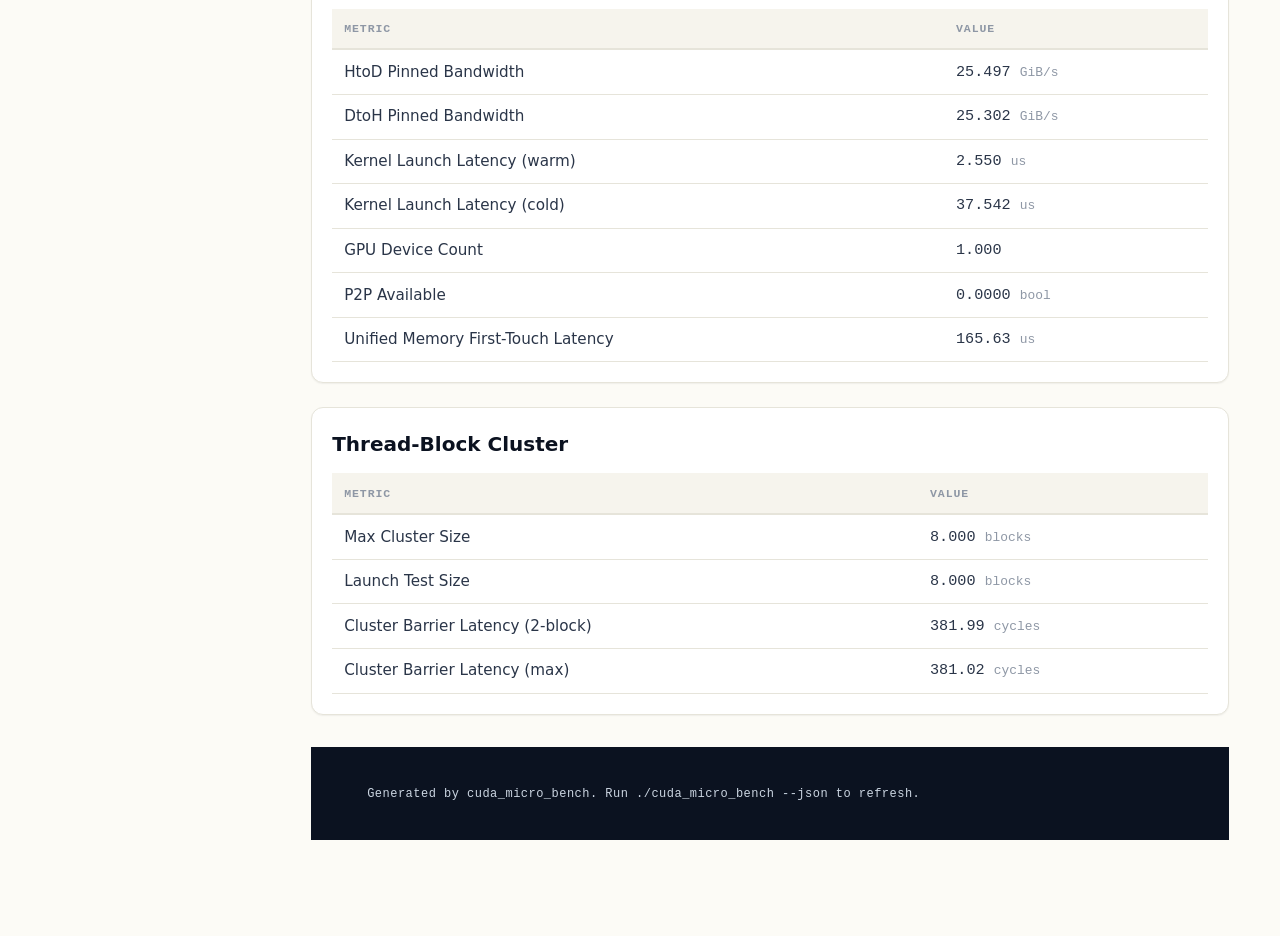
==== commit 751ecfc6: "Add TMA vs LSU bandwidth/latency comparison to web report" ====
--- a/results/report.html
+++ b/results/report.html
@@ -224,8 +224,11 @@
 
       <section class="section-card" id="tma">
         <h2>Tensor Memory Accelerator (TMA)</h2>
-        <p class="note">Latency of a 1D <code>cp.async.bulk.tensor</code> global-to-shared load (16-byte tile) measured with an mbarrier.</p>
+        <p class="note">Latency of a 1D <code>cp.async.bulk.tensor</code> global-to-shared load (16-byte tile) measured with an mbarrier, and global-to-shared bulk-copy bandwidth via <code>cuda::device::memcpy_async_tx</code>.</p>
         <table class="metric-table" id="tma-table"></table>
+        <h3 style="margin: 1.25rem 0 0.5rem; font-size: 1rem; color: var(--ink);">TMA vs LSU (load/store path)</h3>
+        <p class="note">Same DRAM, two engines. LSU bandwidth is a stream copy counting read+write traffic; TMA bandwidth counts read-only bulk copies into shared memory. LSU latency is a 4-byte pointer chase; TMA latency is a 16-byte tile load into shared memory.</p>
+        <table class="metric-table" id="tma-lsu-table"></table>
       </section>
 
       <section class="section-card" id="clock">
@@ -359,6 +362,7 @@
       ],
       tma: [
         { key: ['results','tma','tma_1d_load_latency_cyc'], name: 'TMA 1D 16B Load Latency' },
+        { key: ['results','tma','tma_g2s_load_bw_gibps'], name: 'TMA G2S Bulk-Copy Bandwidth' },
       ],
       clock: [
         { key: ['results','clock','core_clock_mhz'], name: 'Core Clock' },
@@ -541,6 +545,23 @@
       ],
     };
 
+    // TMA vs LSU comparison rows. Key arrays use the same shape as SECTIONS
+    // so tools/validate_report.py covers them.
+    const TMA_LSU_COMPARE = [
+      {
+        name: 'DRAM Bandwidth (GiB/s)',
+        lsu: { key: ['results','memory_dram','copy_max_bw_gibps'], label: 'stream copy, r+w counted' },
+        tma: { key: ['results','tma','tma_g2s_load_bw_gibps'], label: 'bulk copy G2S, read only' },
+        higherBetter: true,
+      },
+      {
+        name: 'DRAM Load Latency (cycles)',
+        lsu: { key: ['results','memory','dram_latency_cyc'], label: 'pointer chase 4B' },
+        tma: { key: ['results','tma','tma_1d_load_latency_cyc'], label: '1D tile 16B + mbarrier' },
+        higherBetter: false,
+      },
+    ];
+
     function getPath(obj, path) {
       let cur = obj;
       for (const p of path) {
@@ -665,6 +686,27 @@
       table.innerHTML = html;
     }
 
+    function renderTmaLsuTable(data) {
+      const table = document.getElementById('tma-lsu-table');
+      let html = '<thead><tr><th>Metric</th><th>LSU (LDG/STG path)</th><th>TMA (bulk engine)</th><th>TMA / LSU</th></tr></thead><tbody>';
+      for (const row of TMA_LSU_COMPARE) {
+        const lv = v(data, row.lsu.key);
+        const tv = v(data, row.tma.key);
+        let ratio = '—';
+        if (lv !== undefined && tv !== undefined && lv !== 0 && !Number.isNaN(lv) && !Number.isNaN(tv)) {
+          ratio = (tv / lv).toFixed(2) + '×';
+        }
+        html += `<tr>
+          <td class="metric-name">${row.name}</td>
+          <td class="value-mono">${fmt(lv)}<br><span class="unit">${row.lsu.label}</span></td>
+          <td class="value-mono">${fmt(tv)}<br><span class="unit">${row.tma.label}</span></td>
+          <td class="value-mono">${ratio}</td>
+        </tr>`;
+      }
+      html += '</tbody>';
+      table.innerHTML = html;
+    }
+
     async function load() {
       const status = document.getElementById('status');
       try {
@@ -676,6 +718,7 @@
         for (const [section, metrics] of Object.entries(SECTIONS)) {
           renderTable(section + '-table', metrics, data);
         }
+        renderTmaLsuTable(data);
       } catch (err) {
         status.innerHTML = `<div class="error">Error loading report data: ${err.message}</div>`;
         console.error(err);
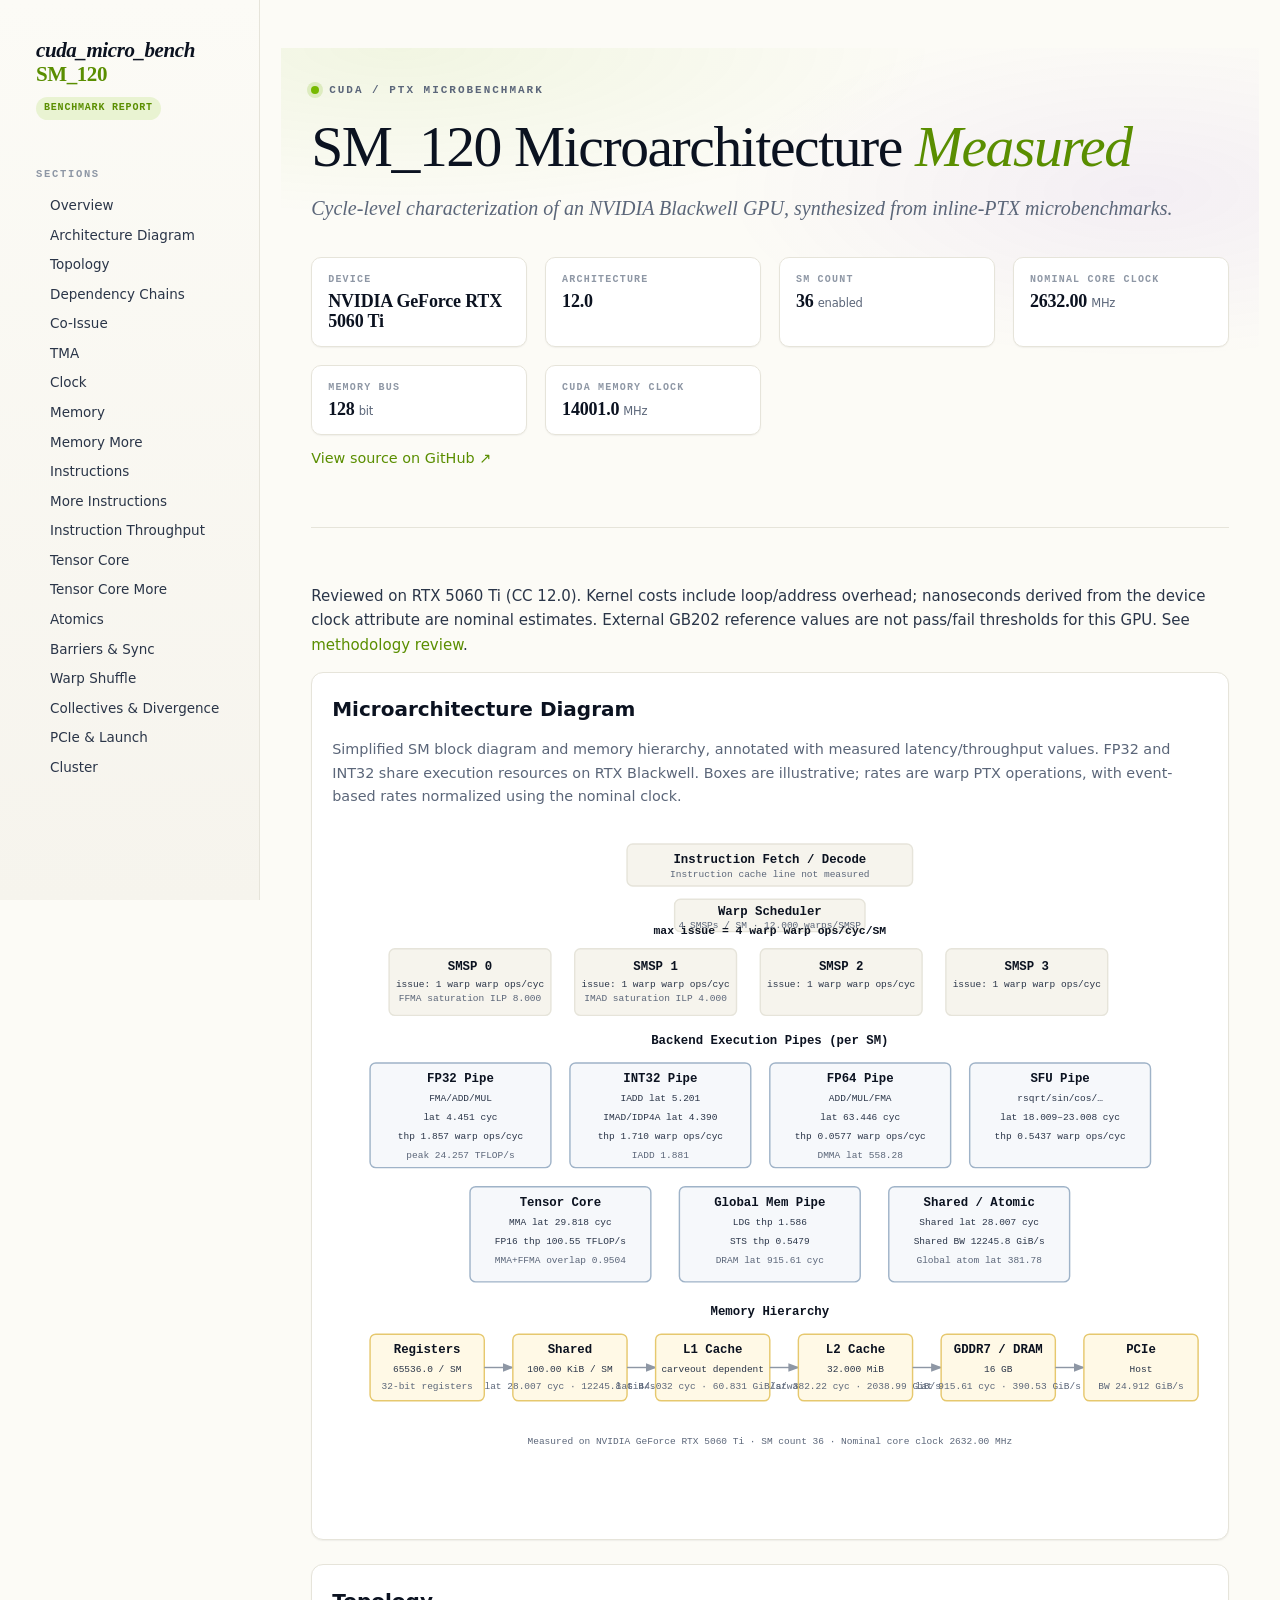
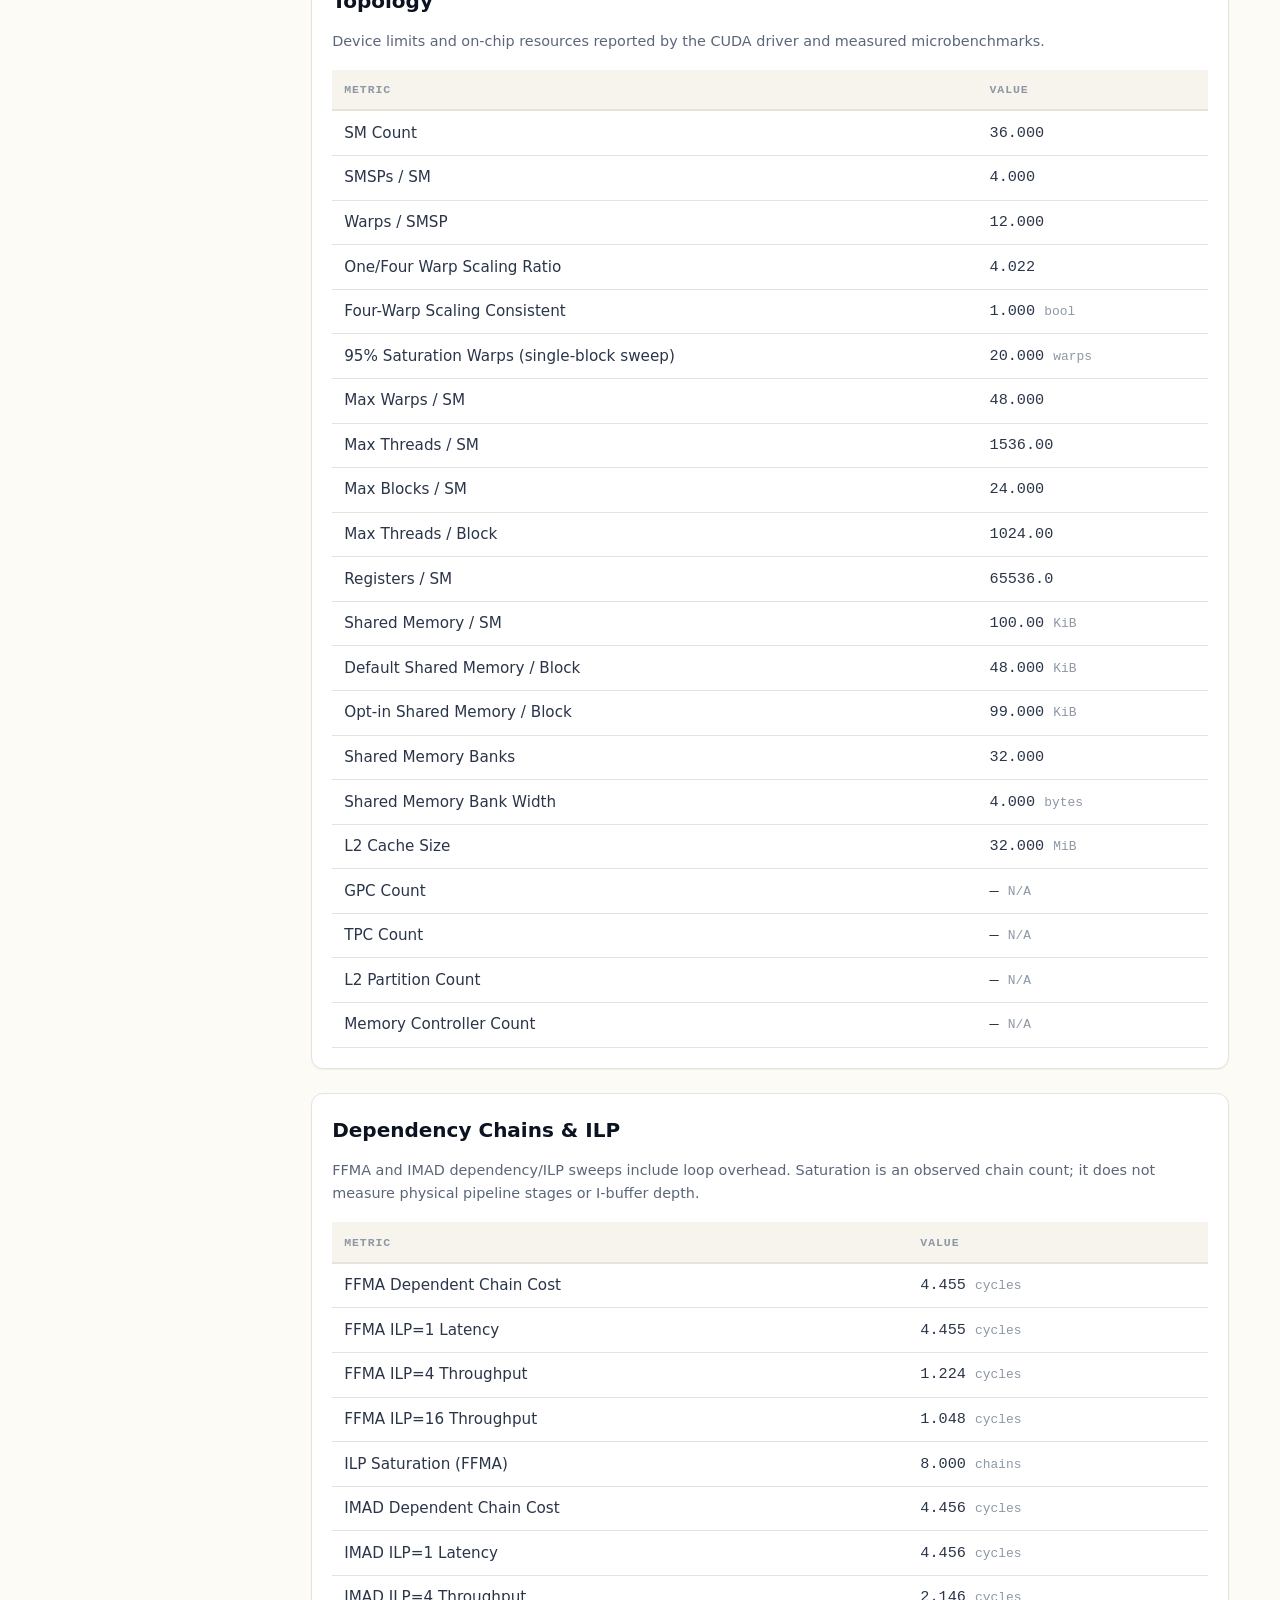
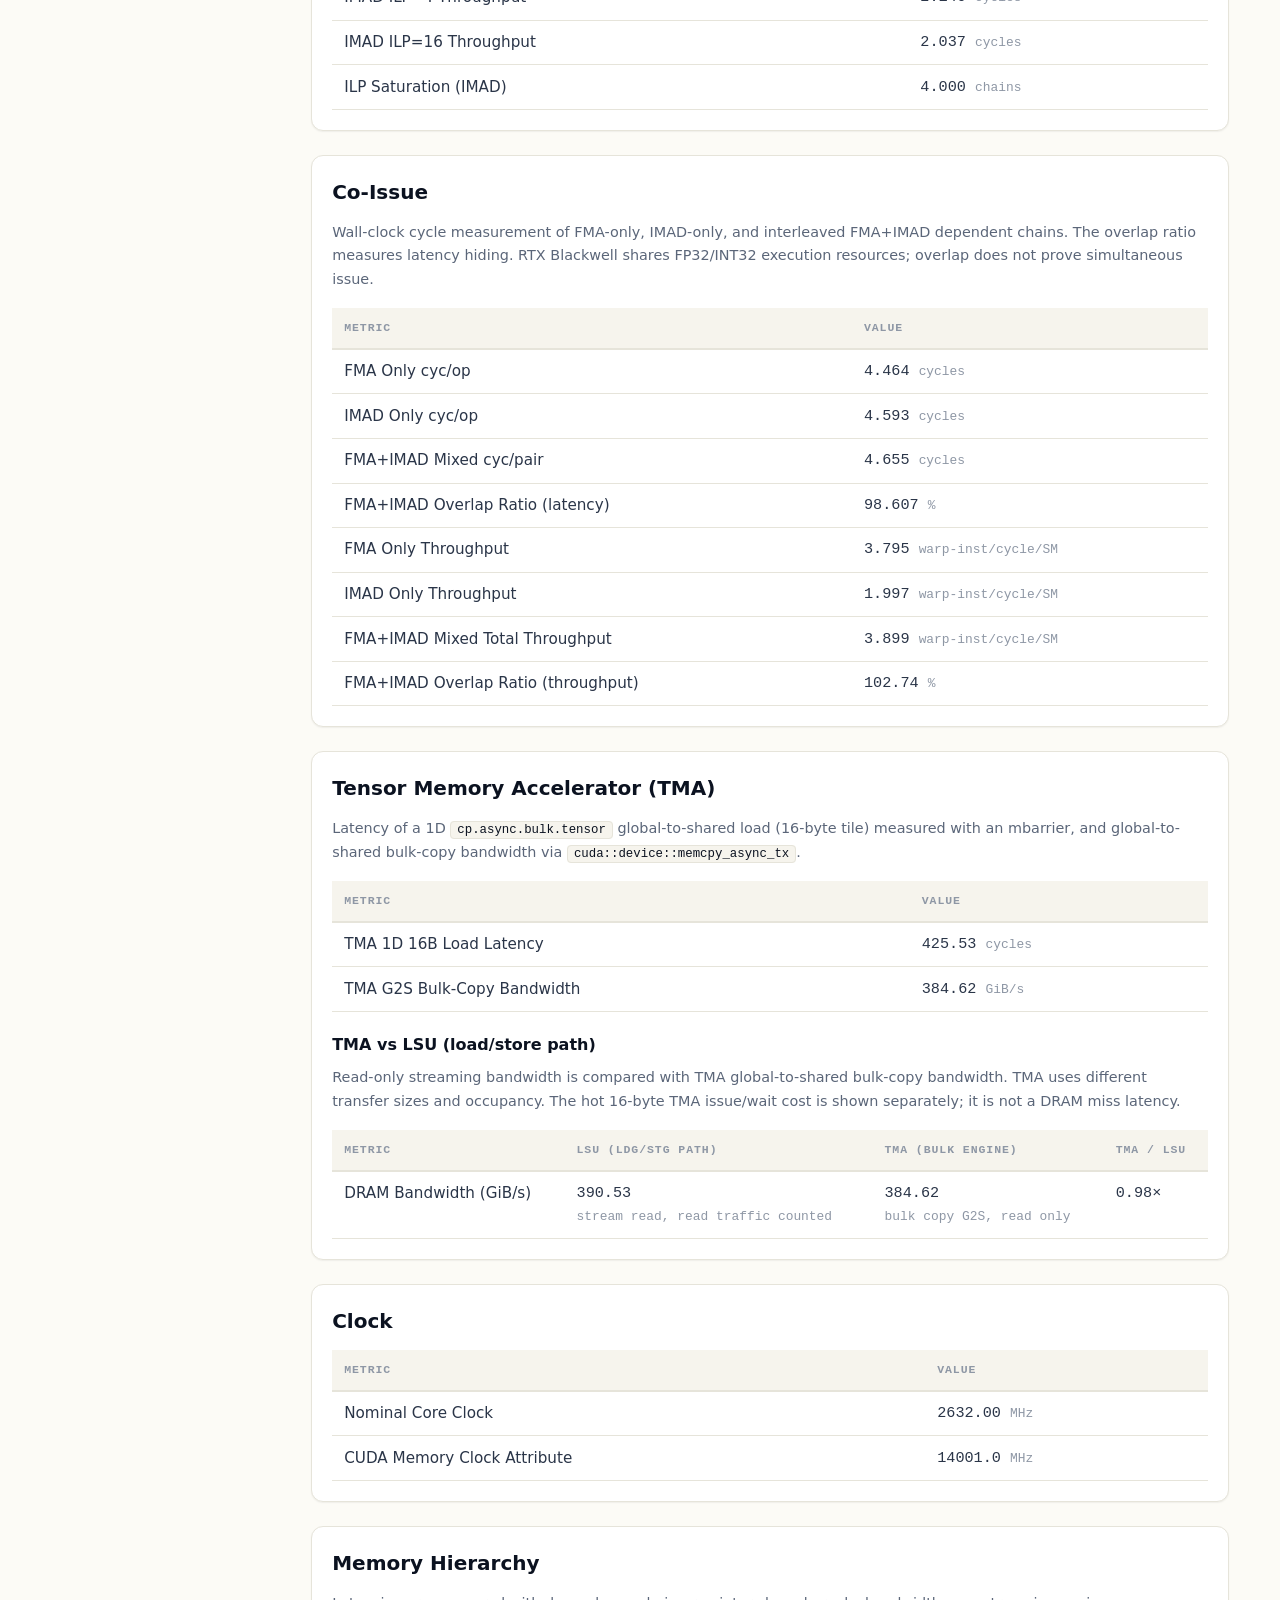
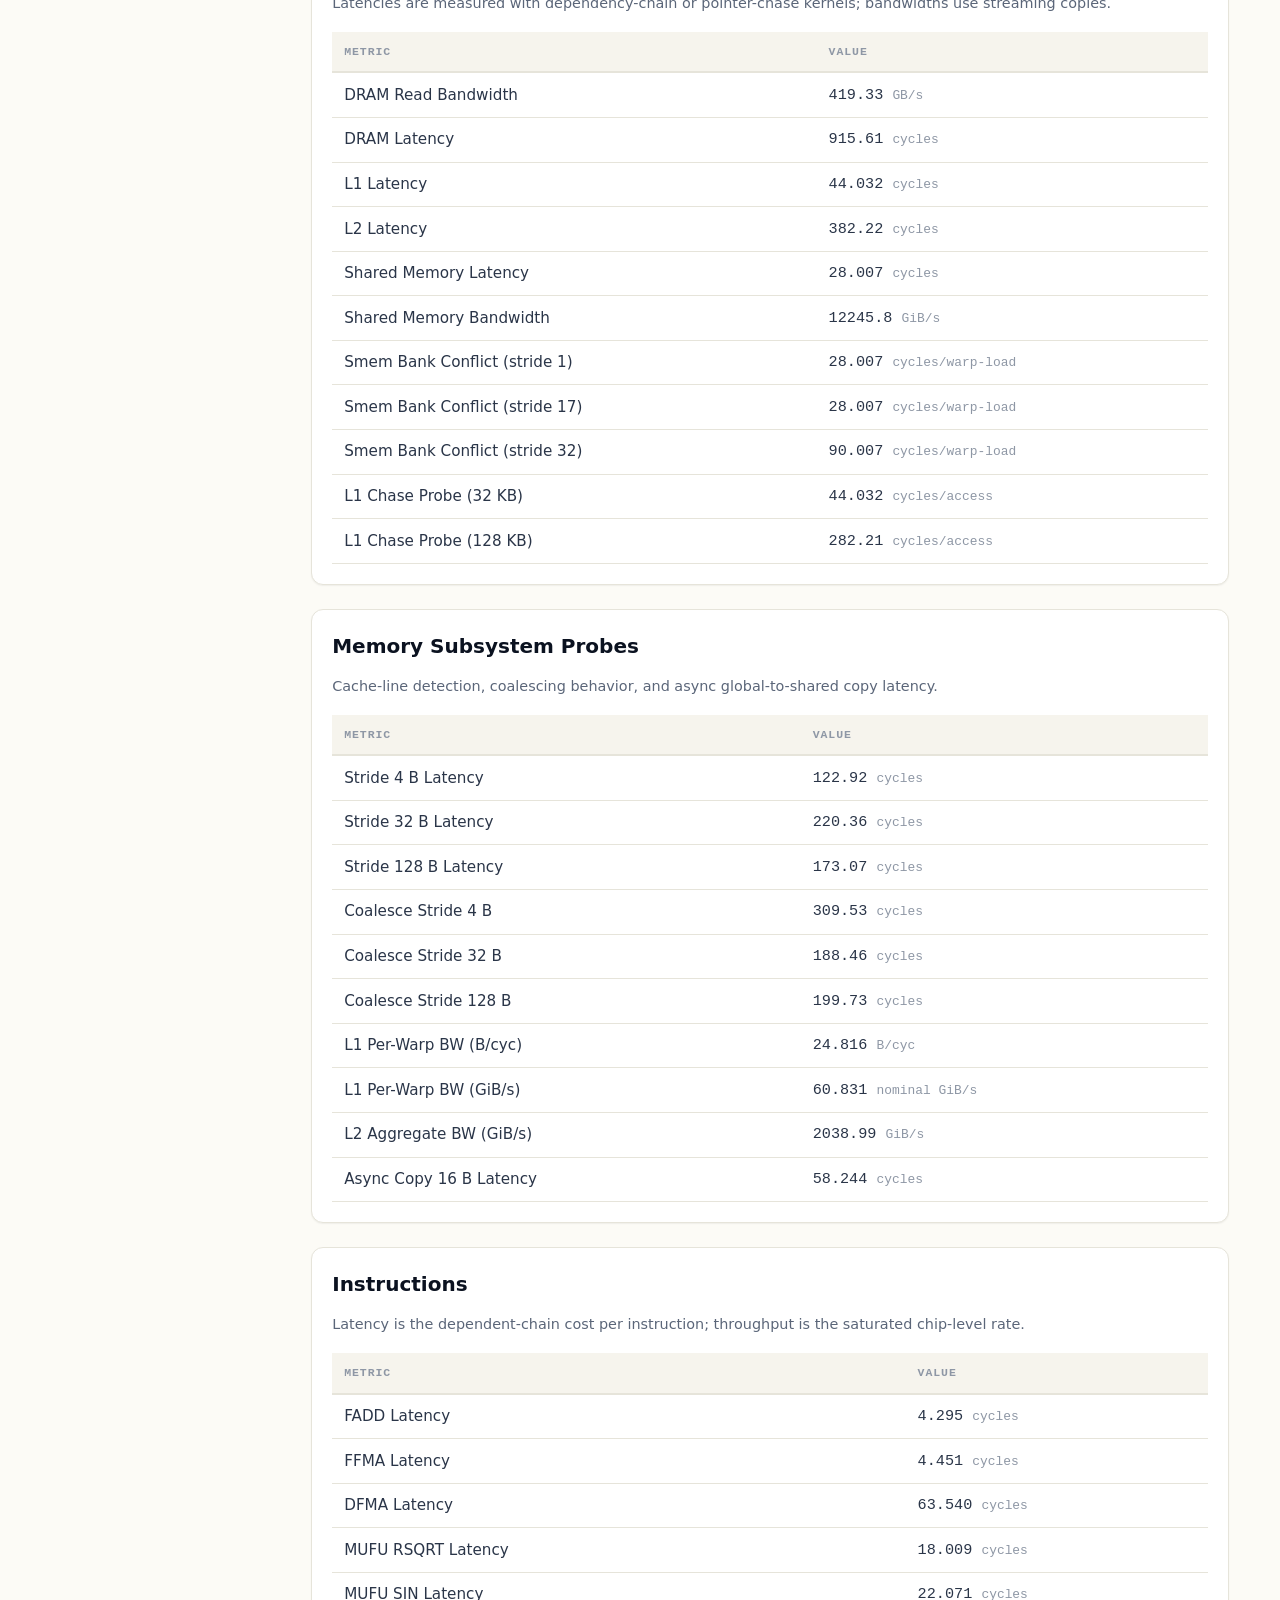
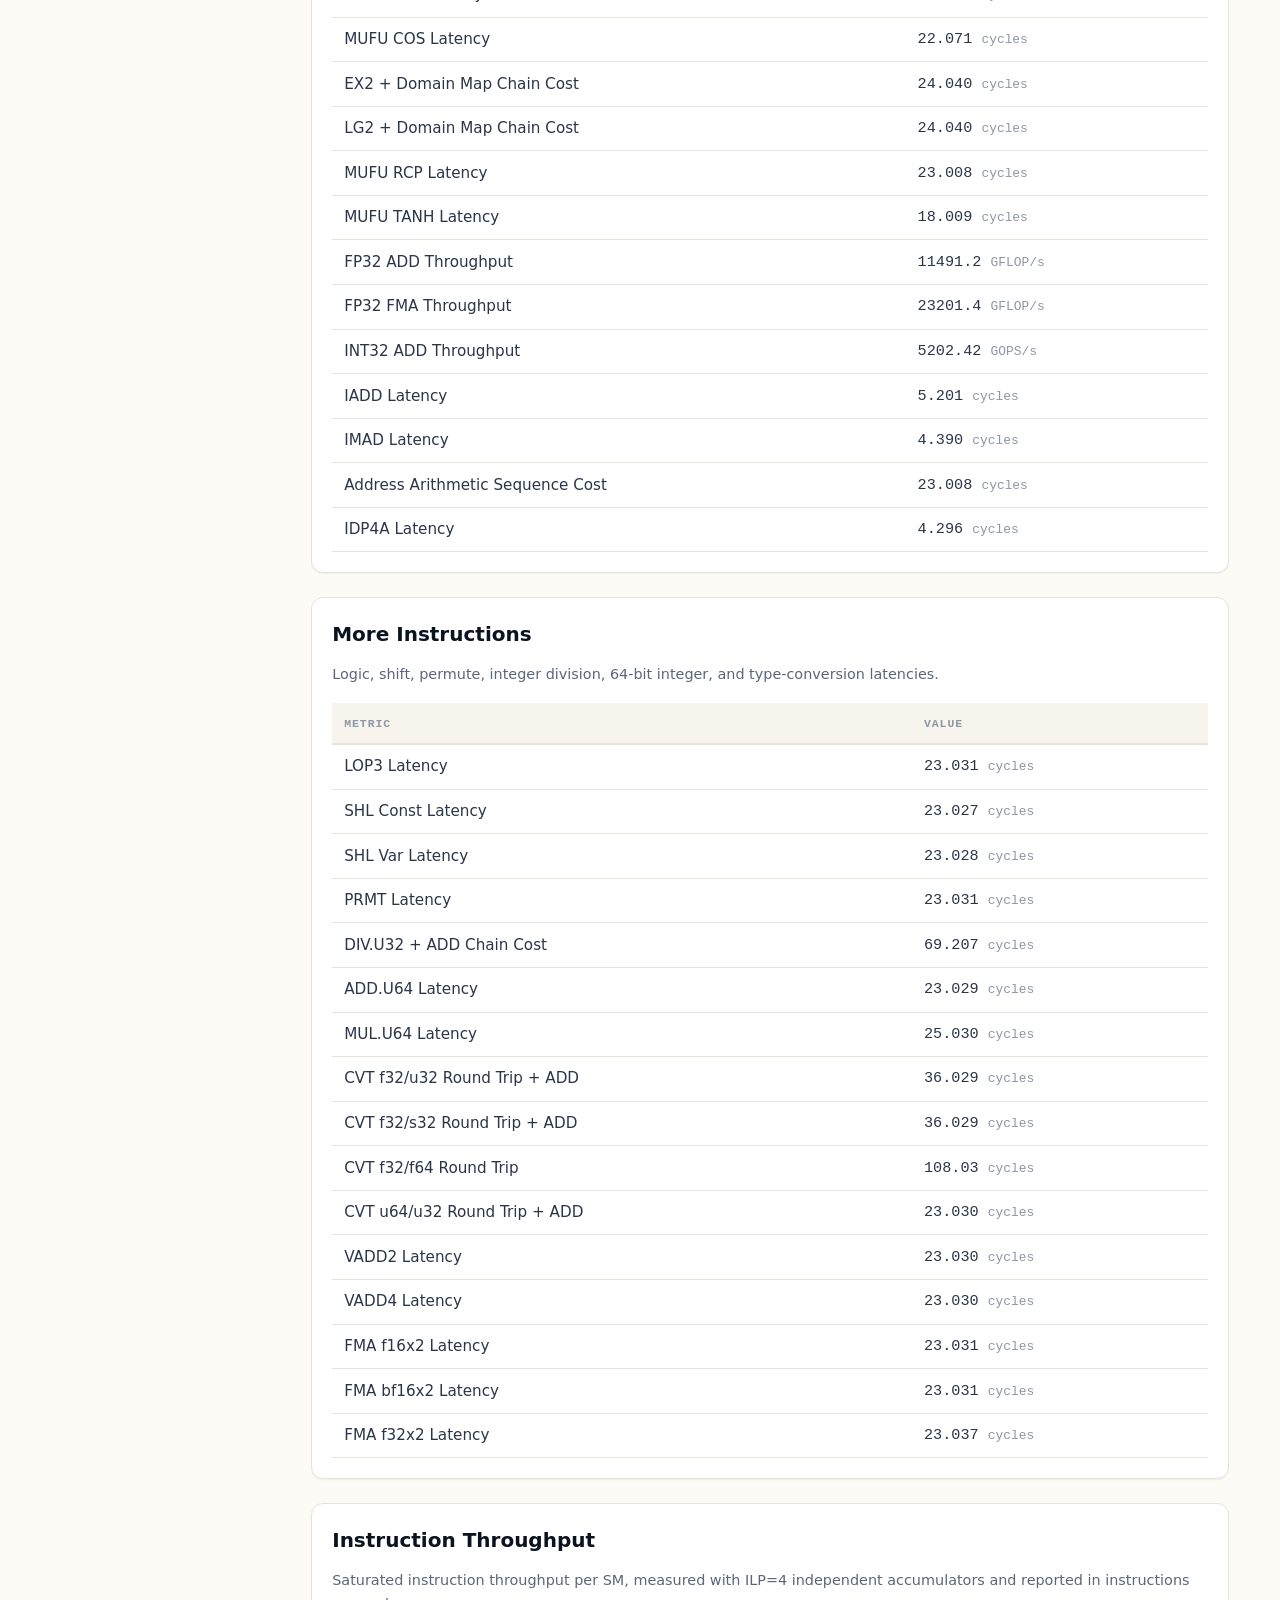
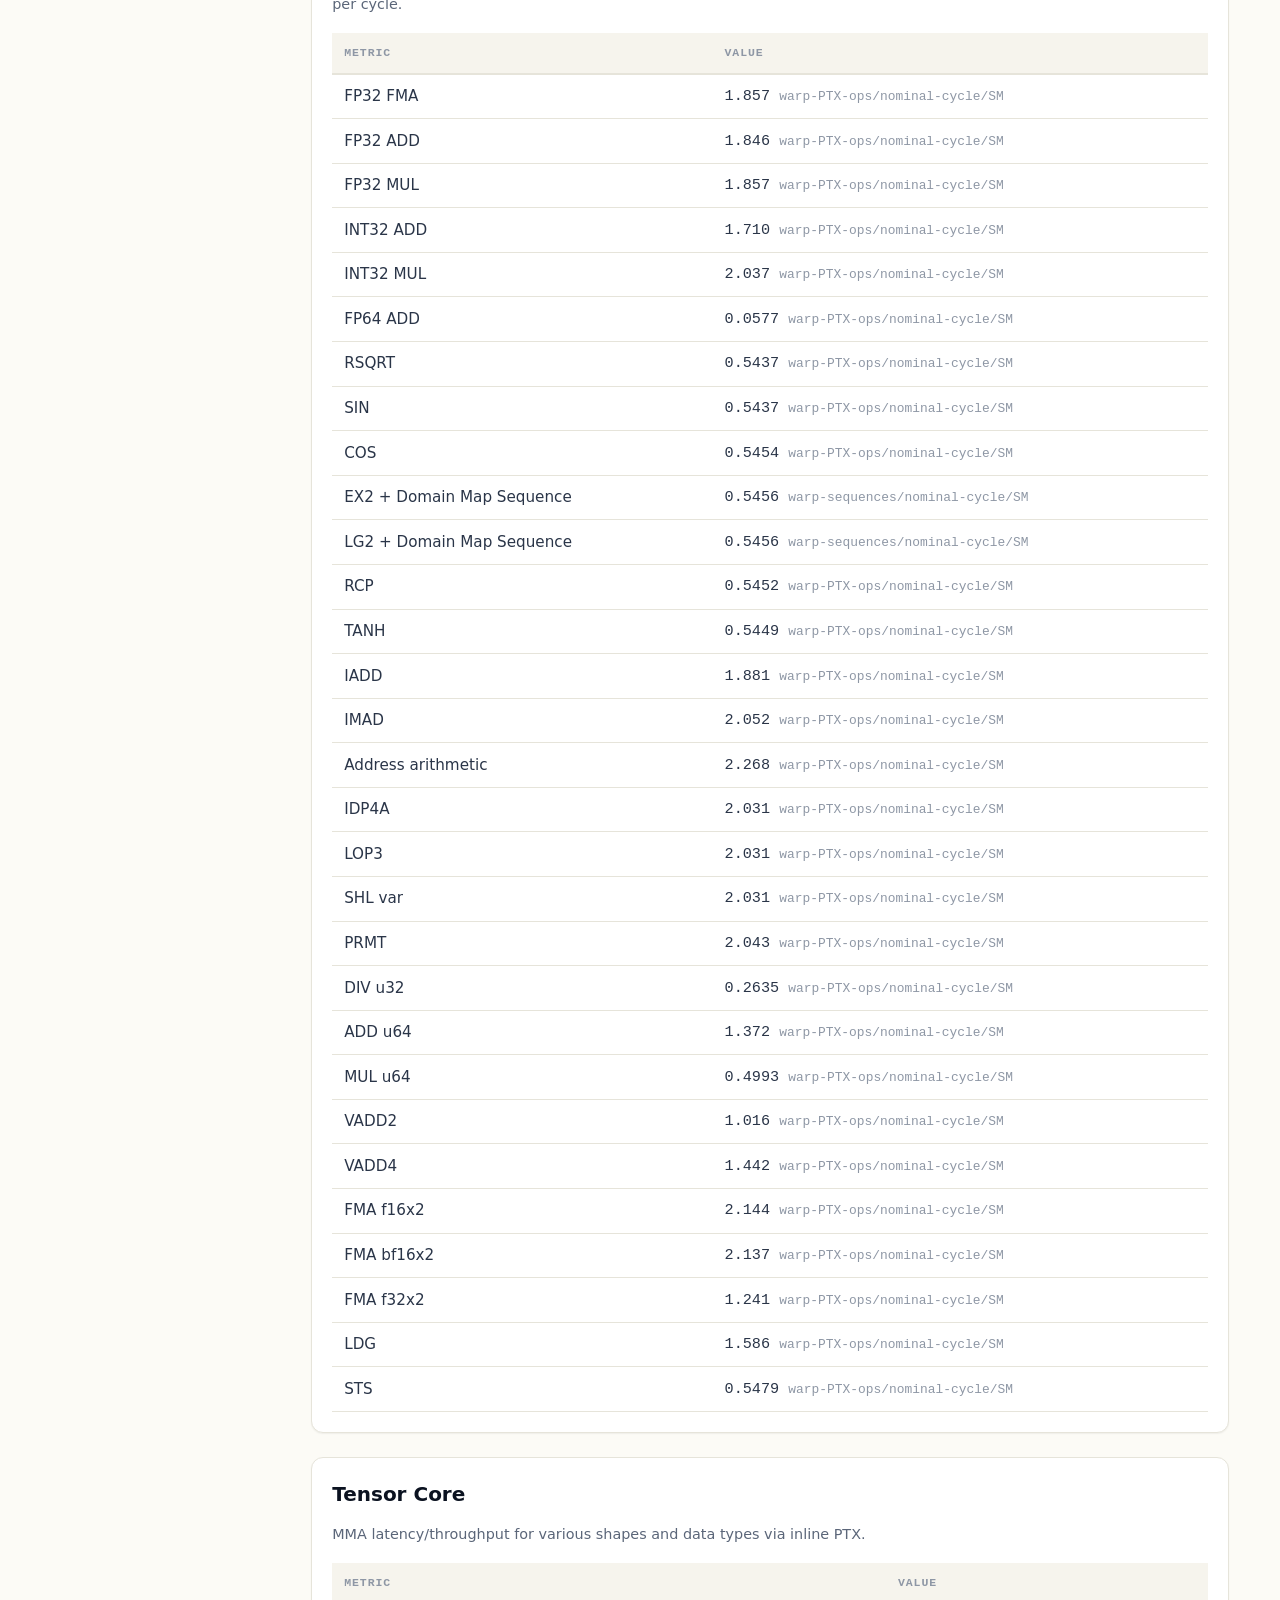
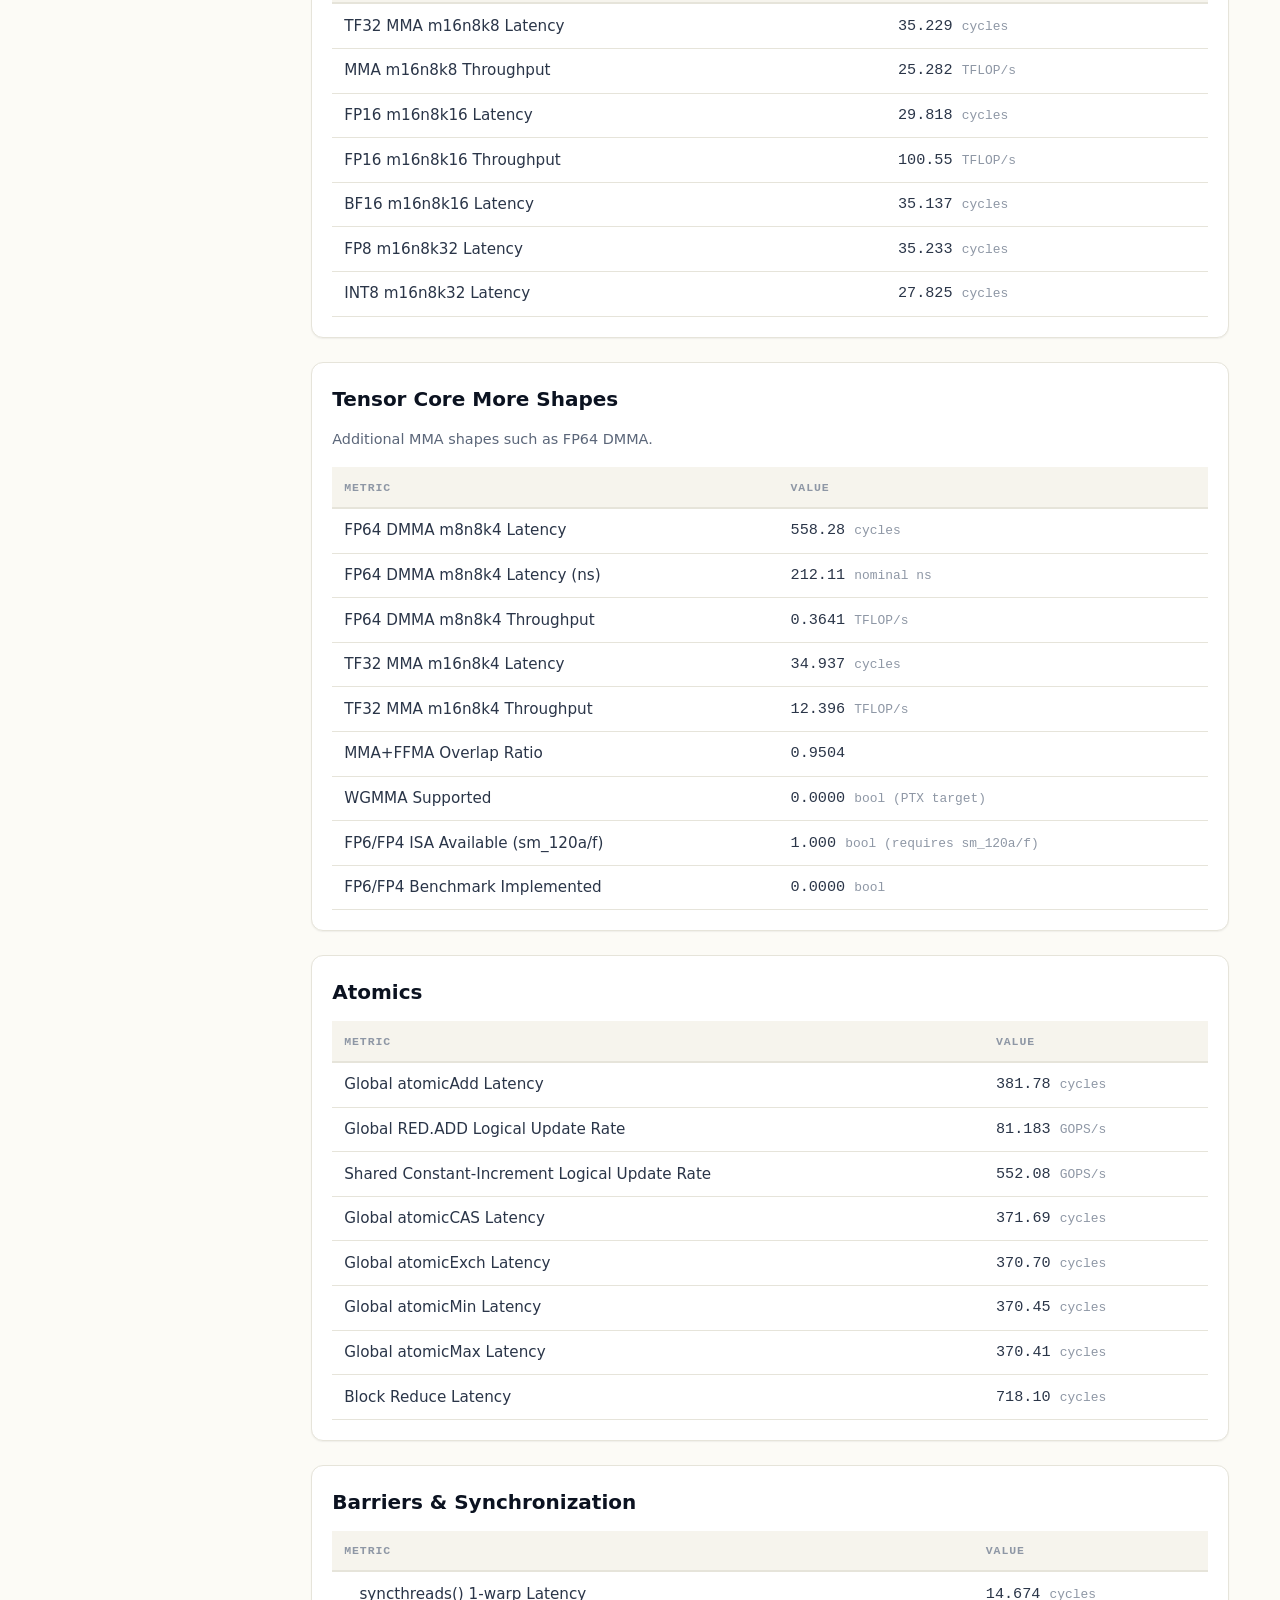
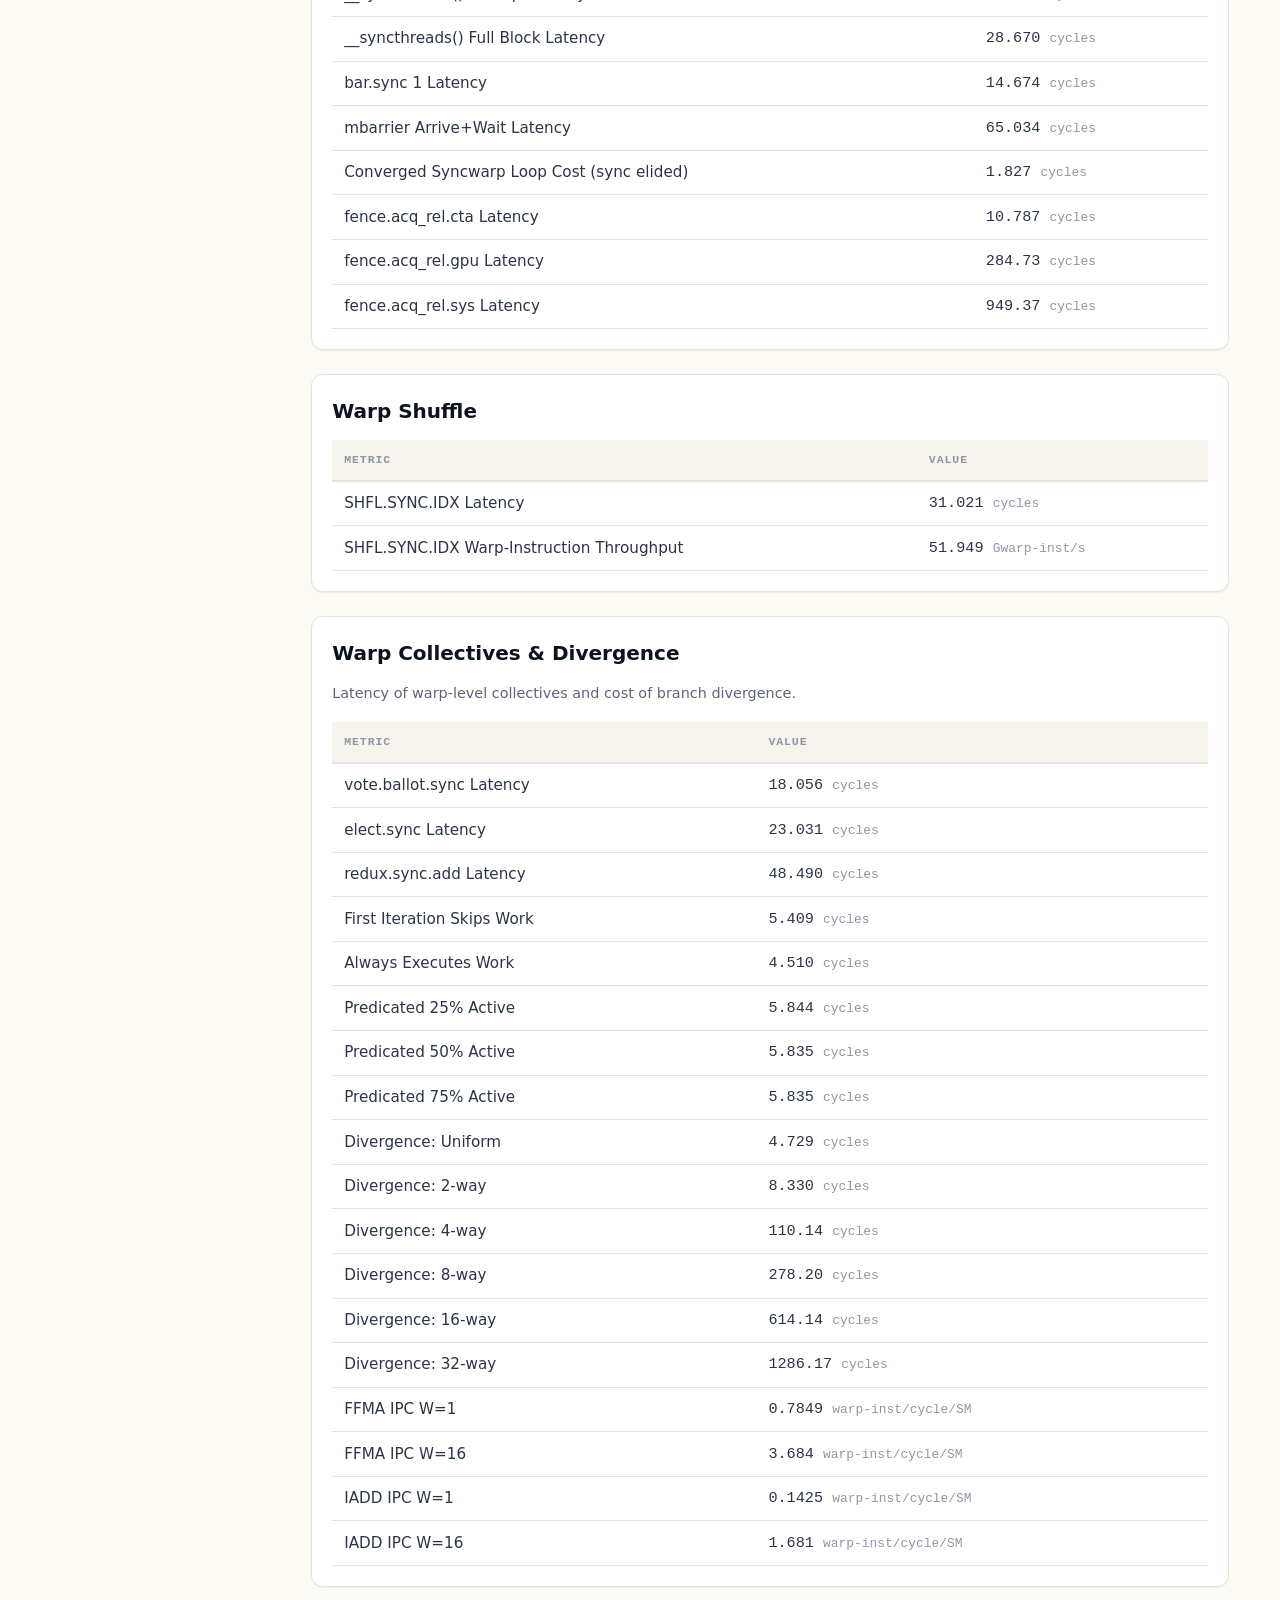
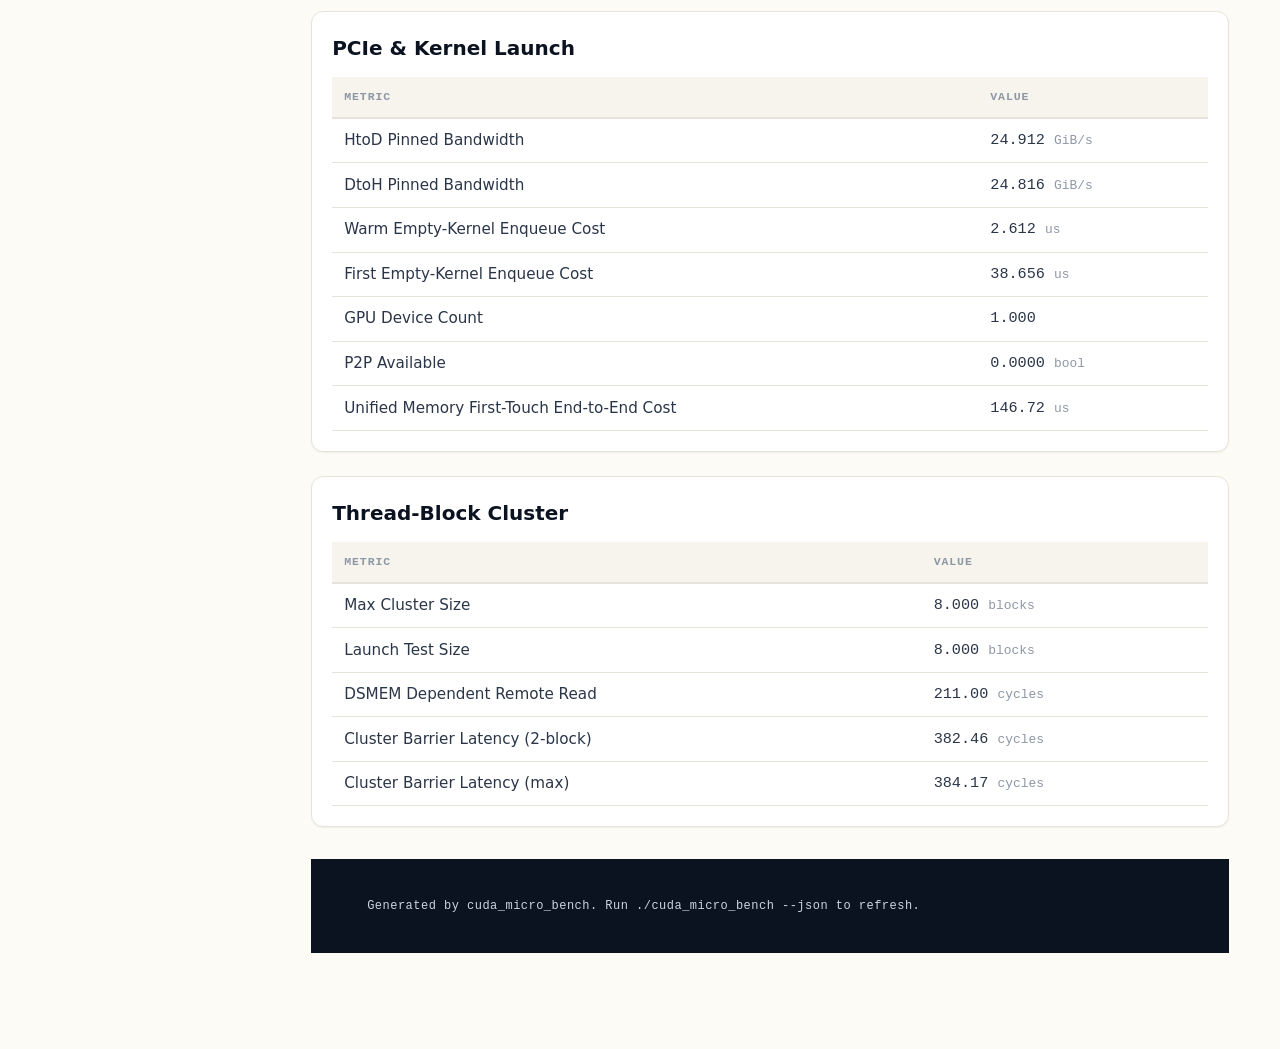
==== commit af859893: "Fix benchmark methodology and validate RTX 5060 Ti results Correct dependent timing, memory working " ====
--- a/results/report.html
+++ b/results/report.html
@@ -39,7 +39,7 @@
       <a href="#hero">Overview</a>
       <a href="#arch-diagram">Architecture Diagram</a>
       <a href="#topology">Topology</a>
-      <a href="#pipeline">Pipeline Depth</a>
+      <a href="#pipeline">Dependency Chains</a>
       <a href="#coissue">Co-Issue</a>
       <a href="#tma">TMA</a>
       <a href="#clock">Clock</a>
@@ -70,10 +70,11 @@
       </header>
 
       <div id="status"></div>
+      <p class="note">Reviewed on RTX 5060 Ti (CC 12.0). Kernel costs include loop/address overhead; nanoseconds derived from the device clock attribute are nominal estimates. External GB202 reference values are not pass/fail thresholds for this GPU. See <a href="review.md">methodology review</a>.</p>
 
       <section class="section-card" id="arch-diagram">
         <h2>Microarchitecture Diagram</h2>
-        <p class="note">Simplified SM block diagram and memory hierarchy, annotated with measured latency/throughput values. Peak issue throughput comes from the SMSP count and saturated instruction benchmarks.</p>
+        <p class="note">Simplified SM block diagram and memory hierarchy, annotated with measured latency/throughput values. FP32 and INT32 share execution resources on RTX Blackwell. Boxes are illustrative; rates are warp PTX operations, with event-based rates normalized using the nominal clock.</p>
         <svg class="arch-svg" viewBox="0 0 920 720" xmlns="http://www.w3.org/2000/svg">
           <defs>
             <marker id="arrowhead" markerWidth="8" markerHeight="6" refX="7" refY="3" orient="auto">
@@ -84,34 +85,34 @@
           <!-- Front end -->
           <rect x="310" y="20" width="300" height="44" rx="6" class="arch-box" />
           <text x="460" y="40" text-anchor="middle" class="arch-title">Instruction Fetch / Decode</text>
-          <text x="460" y="55" text-anchor="middle" class="arch-sub">1 instruction cache line = 64 B</text>
+          <text x="460" y="55" text-anchor="middle" class="arch-sub">Instruction cache line not measured</text>
 
           <rect x="360" y="78" width="200" height="34" rx="6" class="arch-box" />
           <text x="460" y="95" text-anchor="middle" class="arch-title">Warp Scheduler</text>
-          <text x="460" y="108" text-anchor="middle" class="arch-sub">4 SMSPs / SM · <tspan id="arch-warps-per-smsp">12</tspan> warps/SMSP</text>
+          <text x="460" y="108" text-anchor="middle" class="arch-sub">4 SMSPs / SM · <tspan id="arch-warps-per-smsp">—</tspan> warps/SMSP</text>
 
           <!-- SMSPs -->
           <g id="smsp-group">
             <rect x="60" y="130" width="170" height="70" rx="6" class="arch-box" />
             <text x="145" y="152" text-anchor="middle" class="arch-title">SMSP 0</text>
-            <text x="145" y="170" text-anchor="middle" class="arch-value">issue: 1 warp inst/cyc</text>
-            <text x="145" y="185" text-anchor="middle" class="arch-sub">I-buffer FFMA <tspan id="arch-ibuffer-ffma">8</tspan></text>
+            <text x="145" y="170" text-anchor="middle" class="arch-value">issue: 1 warp warp ops/cyc</text>
+            <text x="145" y="185" text-anchor="middle" class="arch-sub">FFMA saturation ILP <tspan id="arch-ibuffer-ffma">—</tspan></text>
 
             <rect x="255" y="130" width="170" height="70" rx="6" class="arch-box" />
             <text x="340" y="152" text-anchor="middle" class="arch-title">SMSP 1</text>
-            <text x="340" y="170" text-anchor="middle" class="arch-value">issue: 1 warp inst/cyc</text>
-            <text x="340" y="185" text-anchor="middle" class="arch-sub">I-buffer IMAD <tspan id="arch-ibuffer-imad">4</tspan></text>
+            <text x="340" y="170" text-anchor="middle" class="arch-value">issue: 1 warp warp ops/cyc</text>
+            <text x="340" y="185" text-anchor="middle" class="arch-sub">IMAD saturation ILP <tspan id="arch-ibuffer-imad">—</tspan></text>
 
             <rect x="450" y="130" width="170" height="70" rx="6" class="arch-box" />
             <text x="535" y="152" text-anchor="middle" class="arch-title">SMSP 2</text>
-            <text x="535" y="170" text-anchor="middle" class="arch-value">issue: 1 warp inst/cyc</text>
+            <text x="535" y="170" text-anchor="middle" class="arch-value">issue: 1 warp warp ops/cyc</text>
 
             <rect x="645" y="130" width="170" height="70" rx="6" class="arch-box" />
             <text x="730" y="152" text-anchor="middle" class="arch-title">SMSP 3</text>
-            <text x="730" y="170" text-anchor="middle" class="arch-value">issue: 1 warp inst/cyc</text>
+            <text x="730" y="170" text-anchor="middle" class="arch-value">issue: 1 warp warp ops/cyc</text>
           </g>
 
-          <text x="460" y="115" text-anchor="middle" class="arch-label" fill="var(--ink-3)">max issue = 4 warp inst/cyc/SM</text>
+          <text x="460" y="115" text-anchor="middle" class="arch-label" fill="var(--ink-3)">max issue = 4 warp warp ops/cyc/SM</text>
 
           <!-- Backend execution pipes -->
           <text x="460" y="230" text-anchor="middle" class="arch-title">Backend Execution Pipes (per SM)</text>
@@ -119,29 +120,29 @@
           <rect x="40" y="250" width="190" height="110" rx="6" class="arch-pipe" />
           <text x="135" y="270" text-anchor="middle" class="arch-title">FP32 Pipe</text>
           <text x="135" y="290" text-anchor="middle" class="arch-value">FMA/ADD/MUL</text>
-          <text x="135" y="310" text-anchor="middle" class="arch-value">lat <tspan id="arch-fp32-lat">4.5</tspan> cyc</text>
-          <text x="135" y="330" text-anchor="middle" class="arch-value">thp <tspan id="arch-fp32-thp">—</tspan> inst/cyc</text>
+          <text x="135" y="310" text-anchor="middle" class="arch-value">lat <tspan id="arch-fp32-lat">—</tspan> cyc</text>
+          <text x="135" y="330" text-anchor="middle" class="arch-value">thp <tspan id="arch-fp32-thp">—</tspan> warp ops/cyc</text>
           <text x="135" y="350" text-anchor="middle" class="arch-sub">peak <tspan id="arch-fp32-peak">—</tspan> TFLOP/s</text>
 
           <rect x="250" y="250" width="190" height="110" rx="6" class="arch-pipe" />
           <text x="345" y="270" text-anchor="middle" class="arch-title">INT32 Pipe</text>
-          <text x="345" y="290" text-anchor="middle" class="arch-value">IADD3/LEA lat <tspan id="arch-int32-fast-lat">1.8</tspan></text>
-          <text x="345" y="310" text-anchor="middle" class="arch-value">IMAD/IDP4A lat <tspan id="arch-int32-slow-lat">4.5</tspan></text>
-          <text x="345" y="330" text-anchor="middle" class="arch-value">thp <tspan id="arch-int32-thp">—</tspan> inst/cyc</text>
-          <text x="345" y="350" text-anchor="middle" class="arch-sub">fast IADD3 <tspan id="arch-iadd3-thp">—</tspan></text>
+          <text x="345" y="290" text-anchor="middle" class="arch-value">IADD lat <tspan id="arch-int32-fast-lat">—</tspan></text>
+          <text x="345" y="310" text-anchor="middle" class="arch-value">IMAD/IDP4A lat <tspan id="arch-int32-slow-lat">—</tspan></text>
+          <text x="345" y="330" text-anchor="middle" class="arch-value">thp <tspan id="arch-int32-thp">—</tspan> warp ops/cyc</text>
+          <text x="345" y="350" text-anchor="middle" class="arch-sub">IADD <tspan id="arch-iadd3-thp">—</tspan></text>
 
           <rect x="460" y="250" width="190" height="110" rx="6" class="arch-pipe" />
           <text x="555" y="270" text-anchor="middle" class="arch-title">FP64 Pipe</text>
           <text x="555" y="290" text-anchor="middle" class="arch-value">ADD/MUL/FMA</text>
-          <text x="555" y="310" text-anchor="middle" class="arch-value">lat <tspan id="arch-fp64-lat">62.9</tspan> cyc</text>
-          <text x="555" y="330" text-anchor="middle" class="arch-value">thp <tspan id="arch-fp64-thp">—</tspan> inst/cyc</text>
-          <text x="555" y="350" text-anchor="middle" class="arch-sub">DMMA lat <tspan id="arch-dmma-lat">558</tspan></text>
+          <text x="555" y="310" text-anchor="middle" class="arch-value">lat <tspan id="arch-fp64-lat">—</tspan> cyc</text>
+          <text x="555" y="330" text-anchor="middle" class="arch-value">thp <tspan id="arch-fp64-thp">—</tspan> warp ops/cyc</text>
+          <text x="555" y="350" text-anchor="middle" class="arch-sub">DMMA lat <tspan id="arch-dmma-lat">—</tspan></text>
 
           <rect x="670" y="250" width="190" height="110" rx="6" class="arch-pipe" />
           <text x="765" y="270" text-anchor="middle" class="arch-title">SFU Pipe</text>
           <text x="765" y="290" text-anchor="middle" class="arch-value">rsqrt/sin/cos/…</text>
-          <text x="765" y="310" text-anchor="middle" class="arch-value">lat <tspan id="arch-sfu-lat">18–46</tspan> cyc</text>
-          <text x="765" y="330" text-anchor="middle" class="arch-value">thp <tspan id="arch-sfu-thp">—</tspan> inst/cyc</text>
+          <text x="765" y="310" text-anchor="middle" class="arch-value">lat <tspan id="arch-sfu-lat">—</tspan> cyc</text>
+          <text x="765" y="330" text-anchor="middle" class="arch-value">thp <tspan id="arch-sfu-thp">—</tspan> warp ops/cyc</text>
 
           <rect x="145" y="380" width="190" height="100" rx="6" class="arch-pipe" />
           <text x="240" y="400" text-anchor="middle" class="arch-title">Tensor Core</text>
@@ -166,30 +167,30 @@
 
           <rect x="40" y="535" width="120" height="70" rx="6" class="arch-mem" />
           <text x="100" y="555" text-anchor="middle" class="arch-title">Registers</text>
-          <text x="100" y="575" text-anchor="middle" class="arch-value">65536 / SM</text>
-          <text x="100" y="593" text-anchor="middle" class="arch-sub">~0 cyc</text>
+          <text x="100" y="575" text-anchor="middle" class="arch-value"><tspan id="arch-register-count">—</tspan> / SM</text>
+          <text x="100" y="593" text-anchor="middle" class="arch-sub">32-bit registers</text>
 
           <line x1="160" y1="570" x2="190" y2="570" class="arch-arrow" />
           <rect x="190" y="535" width="120" height="70" rx="6" class="arch-mem" />
           <text x="250" y="555" text-anchor="middle" class="arch-title">Shared</text>
-          <text x="250" y="575" text-anchor="middle" class="arch-value">100 KB / SM</text>
+          <text x="250" y="575" text-anchor="middle" class="arch-value"><tspan id="arch-shared-size">—</tspan> KiB / SM</text>
           <text x="250" y="593" text-anchor="middle" class="arch-sub" id="arch-shared-box">lat — · BW —</text>
 
           <line x1="310" y1="570" x2="340" y2="570" class="arch-arrow" />
           <rect x="340" y="535" width="120" height="70" rx="6" class="arch-mem" />
           <text x="400" y="555" text-anchor="middle" class="arch-title">L1 Cache</text>
-          <text x="400" y="575" text-anchor="middle" class="arch-value">~48 KB / SM</text>
+          <text x="400" y="575" text-anchor="middle" class="arch-value">carveout dependent</text>
           <text x="400" y="593" text-anchor="middle" class="arch-sub" id="arch-l1-box">lat — · BW —</text>
 
           <line x1="460" y1="570" x2="490" y2="570" class="arch-arrow" />
           <rect x="490" y="535" width="120" height="70" rx="6" class="arch-mem" />
           <text x="550" y="555" text-anchor="middle" class="arch-title">L2 Cache</text>
-          <text x="550" y="575" text-anchor="middle" class="arch-value">32 MB</text>
+          <text x="550" y="575" text-anchor="middle" class="arch-value"><tspan id="arch-l2-size">—</tspan> MiB</text>
           <text x="550" y="593" text-anchor="middle" class="arch-sub" id="arch-l2-box">lat — · BW —</text>
 
           <line x1="610" y1="570" x2="640" y2="570" class="arch-arrow" />
           <rect x="640" y="535" width="120" height="70" rx="6" class="arch-mem" />
-          <text x="700" y="555" text-anchor="middle" class="arch-title">HBM / DRAM</text>
+          <text x="700" y="555" text-anchor="middle" class="arch-title">GDDR7 / DRAM</text>
           <text x="700" y="575" text-anchor="middle" class="arch-value">16 GB</text>
           <text x="700" y="593" text-anchor="middle" class="arch-sub" id="arch-hbm-box">lat — · BW —</text>
 
@@ -200,7 +201,7 @@
           <text x="850" y="593" text-anchor="middle" class="arch-sub" id="arch-pcie-box">BW —</text>
 
           <!-- Footnote -->
-          <text x="460" y="650" text-anchor="middle" class="arch-sub">Measured on <tspan id="arch-device">—</tspan> · SM count <tspan id="arch-sm-count">—</tspan> · Core clock <tspan id="arch-clock">—</tspan> MHz</text>
+          <text x="460" y="650" text-anchor="middle" class="arch-sub">Measured on <tspan id="arch-device">—</tspan> · SM count <tspan id="arch-sm-count">—</tspan> · Nominal core clock <tspan id="arch-clock">—</tspan> MHz</text>
         </svg>
       </section>
 
@@ -211,14 +212,14 @@
       </section>
 
       <section class="section-card" id="pipeline">
-        <h2>Pipeline Depth &amp; ILP</h2>
-        <p class="note">ILP sweep for FFMA and IADD3: latency at ILP=1 approximates pipeline depth; saturation reveals issue throughput.</p>
+        <h2>Dependency Chains &amp; ILP</h2>
+        <p class="note">FFMA and IMAD dependency/ILP sweeps include loop overhead. Saturation is an observed chain count; it does not measure physical pipeline stages or I-buffer depth.</p>
         <table class="metric-table" id="pipeline-table"></table>
       </section>
 
       <section class="section-card" id="coissue">
         <h2>Co-Issue</h2>
-        <p class="note">Wall-clock cycle measurement of FMA-only, IMAD-only, and interleaved FMA+IMAD dependent chains. The overlap ratio estimates independent pipe dispatch.</p>
+        <p class="note">Wall-clock cycle measurement of FMA-only, IMAD-only, and interleaved FMA+IMAD dependent chains. The overlap ratio measures latency hiding. RTX Blackwell shares FP32/INT32 execution resources; overlap does not prove simultaneous issue.</p>
         <table class="metric-table" id="coissue-table"></table>
       </section>
 
@@ -227,7 +228,7 @@
         <p class="note">Latency of a 1D <code>cp.async.bulk.tensor</code> global-to-shared load (16-byte tile) measured with an mbarrier, and global-to-shared bulk-copy bandwidth via <code>cuda::device::memcpy_async_tx</code>.</p>
         <table class="metric-table" id="tma-table"></table>
         <h3 style="margin: 1.25rem 0 0.5rem; font-size: 1rem; color: var(--ink);">TMA vs LSU (load/store path)</h3>
-        <p class="note">Same DRAM, two engines. LSU bandwidth is a stream copy counting read+write traffic; TMA bandwidth counts read-only bulk copies into shared memory. LSU latency is a 4-byte pointer chase; TMA latency is a 16-byte tile load into shared memory.</p>
+        <p class="note">Read-only streaming bandwidth is compared with TMA global-to-shared bulk-copy bandwidth. TMA uses different transfer sizes and occupancy. The hot 16-byte TMA issue/wait cost is shown separately; it is not a DRAM miss latency.</p>
         <table class="metric-table" id="tma-lsu-table"></table>
       </section>
 
@@ -321,15 +322,17 @@
         { key: ['results','topology','sm_count'], name: 'SM Count' },
         { key: ['results','topology','smsps_per_sm'], name: 'SMSPs / SM' },
         { key: ['results','topology','warps_per_smsp'], name: 'Warps / SMSP' },
-        { key: ['results','topology','warp_to_smsp_round_robin_ratio'], name: 'Warp-to-SMSP Ratio' },
-        { key: ['results','topology','warp_to_smsp_consistent'], name: 'Warp-to-SMSP Consistent' },
-        { key: ['results','topology','full_latency_hiding_warps'], name: 'Full Latency Hiding Warps' },
+        { key: ['results','topology','one_vs_four_warp_scaling_ratio'], name: 'One/Four Warp Scaling Ratio' },
+        { key: ['results','topology','four_warp_scaling_consistent'], name: 'Four-Warp Scaling Consistent' },
+        { key: ['results','topology','sweep_saturation_warps'], name: '95% Saturation Warps (single-block sweep)' },
         { key: ['results','topology','max_warps_per_sm'], name: 'Max Warps / SM' },
         { key: ['results','topology','max_threads_per_sm'], name: 'Max Threads / SM' },
         { key: ['results','topology','max_blocks_per_sm'], name: 'Max Blocks / SM' },
         { key: ['results','topology','max_threads_per_block'], name: 'Max Threads / Block' },
         { key: ['results','topology','registers_per_sm'], name: 'Registers / SM' },
         { key: ['results','topology','shared_memory_per_sm_kb'], name: 'Shared Memory / SM' },
+        { key: ['results','topology','shared_memory_per_block_default_kb'], name: 'Default Shared Memory / Block' },
+        { key: ['results','topology','shared_memory_per_block_optin_kb'], name: 'Opt-in Shared Memory / Block' },
         { key: ['results','topology','shared_memory_banks'], name: 'Shared Memory Banks' },
         { key: ['results','topology','shared_memory_bank_width_bytes'], name: 'Shared Memory Bank Width' },
         { key: ['results','topology','l2_cache_size_mb'], name: 'L2 Cache Size' },
@@ -339,16 +342,16 @@
         { key: ['results','topology','memory_controller_count'], name: 'Memory Controller Count' },
       ],
       pipeline: [
-        { key: ['results','pipeline_depth','ffma_pipeline_depth_cycles'], name: 'FFMA Pipeline Depth' },
+        { key: ['results','pipeline_depth','ffma_dependent_chain_cycles'], name: 'FFMA Dependent Chain Cost' },
         { key: ['results','pipeline_depth','ffma_ilp1_cyc_per_op'], name: 'FFMA ILP=1 Latency' },
         { key: ['results','pipeline_depth','ffma_ilp4_cyc_per_op'], name: 'FFMA ILP=4 Throughput' },
         { key: ['results','pipeline_depth','ffma_ilp16_cyc_per_op'], name: 'FFMA ILP=16 Throughput' },
-        { key: ['results','pipeline_depth','inferred_ibuffer_entries_ffma'], name: 'Inferred I-buffer Entries (FFMA)' },
-        { key: ['results','pipeline_depth','imad_pipeline_depth_cycles'], name: 'IMAD Pipeline Depth' },
+        { key: ['results','pipeline_depth','saturation_ilp_ffma'], name: 'ILP Saturation (FFMA)' },
+        { key: ['results','pipeline_depth','imad_dependent_chain_cycles'], name: 'IMAD Dependent Chain Cost' },
         { key: ['results','pipeline_depth','imad_ilp1_cyc_per_op'], name: 'IMAD ILP=1 Latency' },
         { key: ['results','pipeline_depth','imad_ilp4_cyc_per_op'], name: 'IMAD ILP=4 Throughput' },
         { key: ['results','pipeline_depth','imad_ilp16_cyc_per_op'], name: 'IMAD ILP=16 Throughput' },
-        { key: ['results','pipeline_depth','inferred_ibuffer_entries_imad'], name: 'Inferred I-buffer Entries (IMAD)' },
+        { key: ['results','pipeline_depth','saturation_ilp_imad'], name: 'ILP Saturation (IMAD)' },
       ],
       coissue: [
         { key: ['results','coissue','fma_only_cyc_per_op'], name: 'FMA Only cyc/op' },
@@ -365,8 +368,8 @@
         { key: ['results','tma','tma_g2s_load_bw_gibps'], name: 'TMA G2S Bulk-Copy Bandwidth' },
       ],
       clock: [
-        { key: ['results','clock','core_clock_mhz'], name: 'Core Clock' },
-        { key: ['results','clock','memory_clock_mhz'], name: 'Memory Clock' },
+        { key: ['results','clock','core_clock_mhz'], name: 'Nominal Core Clock' },
+        { key: ['results','clock','memory_clock_mhz'], name: 'CUDA Memory Clock Attribute' },
       ],
       memory: [
         { key: ['results','memory','dram_read_bw_gbps'], name: 'DRAM Read Bandwidth' },
@@ -380,10 +383,8 @@
         { key: ['results','memory_shared','bank_conflict_stride_32_cycles'], name: 'Smem Bank Conflict (stride 32)' },
         { key: ['results','memory_cache','l1_chase_32_kb_cycles'], name: 'L1 Chase Probe (32 KB)' },
         { key: ['results','memory_cache','l1_chase_128_kb_cycles'], name: 'L1 Chase Probe (128 KB)' },
-        { key: ['results','memory_cache','stride_128_bytes_cycles'], name: 'L2/DRAM Stride 128 B' },
       ],
       'memory-more': [
-        { key: ['results','memory_more','detected_cache_line_bytes'], name: 'Detected Cache Line' },
         { key: ['results','memory_more','stride_latency_4_bytes_cyc'], name: 'Stride 4 B Latency' },
         { key: ['results','memory_more','stride_latency_32_bytes_cyc'], name: 'Stride 32 B Latency' },
         { key: ['results','memory_more','stride_latency_128_bytes_cyc'], name: 'Stride 128 B Latency' },
@@ -402,17 +403,16 @@
         { key: ['results','instructions','mufu_rsq_latency_cyc'], name: 'MUFU RSQRT Latency' },
         { key: ['results','instructions','sin_latency_cyc'], name: 'MUFU SIN Latency' },
         { key: ['results','instructions','cos_latency_cyc'], name: 'MUFU COS Latency' },
-        { key: ['results','instructions','ex2_latency_cyc'], name: 'MUFU EX2 Latency' },
-        { key: ['results','instructions','lg2_latency_cyc'], name: 'MUFU LG2 Latency' },
+        { key: ['results','instructions','ex2_bounded_chain_cyc'], name: 'EX2 + Domain Map Chain Cost' },
+        { key: ['results','instructions','lg2_bounded_chain_cyc'], name: 'LG2 + Domain Map Chain Cost' },
         { key: ['results','instructions','rcp_latency_cyc'], name: 'MUFU RCP Latency' },
         { key: ['results','instructions','tanh_latency_cyc'], name: 'MUFU TANH Latency' },
-        { key: ['results','instructions','atoms_add_latency_cyc'], name: 'ATOMS.ADD Latency' },
         { key: ['results','instructions','fp32_add_gflops'], name: 'FP32 ADD Throughput' },
         { key: ['results','instructions','fp32_fma_gflops'], name: 'FP32 FMA Throughput' },
         { key: ['results','instructions','int32_add_gops'], name: 'INT32 ADD Throughput' },
-        { key: ['results','instructions_extended','iadd3_latency_cycles'], name: 'IADD3 Latency' },
+        { key: ['results','instructions_extended','iadd_latency_cycles'], name: 'IADD Latency' },
         { key: ['results','instructions_extended','imad_latency_cycles'], name: 'IMAD Latency' },
-        { key: ['results','instructions_extended','lea_latency_cycles'], name: 'LEA Latency' },
+        { key: ['results','instructions_extended','address_sequence_latency_cycles'], name: 'Address Arithmetic Sequence Cost' },
         { key: ['results','instructions_extended','idp4a_latency_cycles'], name: 'IDP4A Latency' },
       ],
       'more-instructions': [
@@ -420,13 +420,13 @@
         { key: ['results','instructions_more','shl_const_latency_cyc'], name: 'SHL Const Latency' },
         { key: ['results','instructions_more','shl_var_latency_cyc'], name: 'SHL Var Latency' },
         { key: ['results','instructions_more','prmt_latency_cyc'], name: 'PRMT Latency' },
-        { key: ['results','instructions_more','div_u32_latency_cyc'], name: 'DIV.U32 Latency' },
+        { key: ['results','instructions_more','div_u32_plus_add_latency_cyc'], name: 'DIV.U32 + ADD Chain Cost' },
         { key: ['results','instructions_more','add_u64_latency_cyc'], name: 'ADD.U64 Latency' },
         { key: ['results','instructions_more','mul_u64_latency_cyc'], name: 'MUL.U64 Latency' },
-        { key: ['results','instructions_more','cvt_f32_u32_latency_cyc'], name: 'CVT f32<->u32 Latency' },
-        { key: ['results','instructions_more','cvt_f32_s32_latency_cyc'], name: 'CVT f32<->s32 Latency' },
-        { key: ['results','instructions_more','cvt_f32_f64_latency_cyc'], name: 'CVT f32<->f64 Latency' },
-        { key: ['results','instructions_more','cvt_u64_u32_latency_cyc'], name: 'CVT u64<->u32 Latency' },
+        { key: ['results','instructions_more','cvt_f32_u32_roundtrip_add_cyc'], name: 'CVT f32/u32 Round Trip + ADD' },
+        { key: ['results','instructions_more','cvt_f32_s32_roundtrip_add_cyc'], name: 'CVT f32/s32 Round Trip + ADD' },
+        { key: ['results','instructions_more','cvt_f32_f64_roundtrip_cyc'], name: 'CVT f32/f64 Round Trip' },
+        { key: ['results','instructions_more','cvt_u64_u32_roundtrip_add_cyc'], name: 'CVT u64/u32 Round Trip + ADD' },
         { key: ['results','instructions_more','vadd2_latency_cyc'], name: 'VADD2 Latency' },
         { key: ['results','instructions_more','vadd4_latency_cyc'], name: 'VADD4 Latency' },
         { key: ['results','instructions_more','fma_f16x2_latency_cyc'], name: 'FMA f16x2 Latency' },
@@ -443,13 +443,13 @@
         { key: ['results','instructions','rsqrt_throughput_ipc'], name: 'RSQRT' },
         { key: ['results','instructions','sin_throughput_ipc'], name: 'SIN' },
         { key: ['results','instructions','cos_throughput_ipc'], name: 'COS' },
-        { key: ['results','instructions','ex2_throughput_ipc'], name: 'EX2' },
-        { key: ['results','instructions','lg2_throughput_ipc'], name: 'LG2' },
+        { key: ['results','instructions','ex2_bounded_sequence_throughput'], name: 'EX2 + Domain Map Sequence' },
+        { key: ['results','instructions','lg2_bounded_sequence_throughput'], name: 'LG2 + Domain Map Sequence' },
         { key: ['results','instructions','rcp_throughput_ipc'], name: 'RCP' },
         { key: ['results','instructions','tanh_throughput_ipc'], name: 'TANH' },
-        { key: ['results','instructions','iadd3_throughput_ipc'], name: 'IADD3' },
+        { key: ['results','instructions','iadd_throughput_ipc'], name: 'IADD' },
         { key: ['results','instructions','imad_throughput_ipc'], name: 'IMAD' },
-        { key: ['results','instructions','lea_throughput_ipc'], name: 'LEA' },
+        { key: ['results','instructions','address_arithmetic_throughput_ipc'], name: 'Address arithmetic' },
         { key: ['results','instructions','idp4a_throughput_ipc'], name: 'IDP4A' },
         { key: ['results','instructions','lop3_throughput_ipc'], name: 'LOP3' },
         { key: ['results','instructions','shl_var_throughput_ipc'], name: 'SHL var' },
@@ -466,7 +466,7 @@
         { key: ['results','instructions','sts_throughput_ipc'], name: 'STS' },
       ],
       tensor: [
-        { key: ['results','instructions','hmma_16816_latency_cyc'], name: 'HMMA 16x8x16 (TF32) Latency' },
+        { key: ['results','tensor_core','mma_m16n8k8_latency_cyc'], name: 'TF32 MMA m16n8k8 Latency' },
         { key: ['results','tensor_core','mma_m16n8k8_throughput_tflops'], name: 'MMA m16n8k8 Throughput' },
         { key: ['results','tensor_core_extended','fp16_m16n8k16_latency_cycles'], name: 'FP16 m16n8k16 Latency' },
         { key: ['results','tensor_core_extended','fp16_m16n8k16_throughput_TFs'], name: 'FP16 m16n8k16 Throughput' },
@@ -482,12 +482,13 @@
         { key: ['results','tensor_core_more','mma_m16n8k4_tf32_throughput_tflops'], name: 'TF32 MMA m16n8k4 Throughput' },
         { key: ['results','tensor_core_more','mma_ffma_overlap_ratio'], name: 'MMA+FFMA Overlap Ratio' },
         { key: ['results','tensor_core_more','wgmma_supported'], name: 'WGMMA Supported' },
-        { key: ['results','tensor_core_more','fp6_fp4_mma_supported'], name: 'FP6/FP4 MMA Supported' },
+        { key: ['results','tensor_core_more','fp6_fp4_mma_supported'], name: 'FP6/FP4 ISA Available (sm_120a/f)' },
+        { key: ['results','tensor_core_more','fp6_fp4_benchmark_implemented'], name: 'FP6/FP4 Benchmark Implemented' },
       ],
       atomics: [
         { key: ['results','atomics','global_atomic_add_latency_cyc'], name: 'Global atomicAdd Latency' },
-        { key: ['results','atomics','global_atomic_add_gops'], name: 'Global atomicAdd Throughput' },
-        { key: ['results','atomics','shared_atomic_add_gops'], name: 'Shared atomicAdd Throughput' },
+        { key: ['results','atomics','global_red_add_updates_gops'], name: 'Global RED.ADD Logical Update Rate' },
+        { key: ['results','atomics','shared_atomic_inc_updates_gops'], name: 'Shared Constant-Increment Logical Update Rate' },
         { key: ['results','atomics','global_atomic_cas_latency_cyc'], name: 'Global atomicCAS Latency' },
         { key: ['results','atomics','global_atomic_exch_latency_cyc'], name: 'Global atomicExch Latency' },
         { key: ['results','atomics','global_atomic_min_latency_cyc'], name: 'Global atomicMin Latency' },
@@ -499,21 +500,21 @@
         { key: ['results','barriers','syncthreads_full_cycles'], name: '__syncthreads() Full Block Latency' },
         { key: ['results','barriers','named_barrier_cycles'], name: 'bar.sync 1 Latency' },
         { key: ['results','barriers','mbarrier_cycles'], name: 'mbarrier Arrive+Wait Latency' },
-        { key: ['results','barriers','syncwarp_cycles'], name: '__syncwarp() Latency' },
+        { key: ['results','barriers','converged_syncwarp_loop_cycles'], name: 'Converged Syncwarp Loop Cost (sync elided)' },
         { key: ['results','barriers','fence_cta_cycles'], name: 'fence.acq_rel.cta Latency' },
         { key: ['results','barriers','fence_gpu_cycles'], name: 'fence.acq_rel.gpu Latency' },
         { key: ['results','barriers','fence_sys_cycles'], name: 'fence.acq_rel.sys Latency' },
       ],
       shuffle: [
         { key: ['results','warp_shuffle','shfl_idx_latency_cycles'], name: 'SHFL.SYNC.IDX Latency' },
-        { key: ['results','warp_shuffle','shfl_idx_throughput_Ginst_s'], name: 'SHFL.SYNC.IDX Throughput' },
+        { key: ['results','warp_shuffle','shfl_idx_throughput_Gwarp_inst_s'], name: 'SHFL.SYNC.IDX Warp-Instruction Throughput' },
       ],
       collectives: [
         { key: ['results','warp_collectives','vote_ballot_latency_cycles'], name: 'vote.ballot.sync Latency' },
-        { key: ['results','warp_collectives','elect_sync_latency_cycles'], name: 'elect.sync Latency' },
+        { key: ['results','warp_collectives','elect_sync_issue_cycles'], name: 'elect.sync Latency' },
         { key: ['results','warp_collectives','redux_add_latency_cycles'], name: 'redux.sync.add Latency' },
-        { key: ['results','warp_collectives','branch_cold_cyc_per_iter'], name: 'Branch Cold' },
-        { key: ['results','warp_collectives','branch_warm_cyc_per_iter'], name: 'Branch Warm' },
+        { key: ['results','warp_collectives','first_iteration_skip_cyc_per_iter'], name: 'First Iteration Skips Work' },
+        { key: ['results','warp_collectives','always_work_cyc_per_iter'], name: 'Always Executes Work' },
         { key: ['results','warp_collectives','pred_split_25_cyc_per_iter'], name: 'Predicated 25% Active' },
         { key: ['results','warp_collectives','pred_split_50_cyc_per_iter'], name: 'Predicated 50% Active' },
         { key: ['results','warp_collectives','pred_split_75_cyc_per_iter'], name: 'Predicated 75% Active' },
@@ -525,21 +526,22 @@
         { key: ['results','warp_collectives','divergence_32way_cyc_per_iter'], name: 'Divergence: 32-way' },
         { key: ['results','warp_collectives','ffma_ipc_w1'], name: 'FFMA IPC W=1' },
         { key: ['results','warp_collectives','ffma_ipc_w16'], name: 'FFMA IPC W=16' },
-        { key: ['results','warp_collectives','iadd3_ipc_w1'], name: 'IADD3 IPC W=1' },
-        { key: ['results','warp_collectives','iadd3_ipc_w16'], name: 'IADD3 IPC W=16' },
+        { key: ['results','warp_collectives','iadd_ipc_w1'], name: 'IADD IPC W=1' },
+        { key: ['results','warp_collectives','iadd_ipc_w16'], name: 'IADD IPC W=16' },
       ],
       pcie: [
         { key: ['results','pcie','htod_bandwidth_GiB_s'], name: 'HtoD Pinned Bandwidth' },
         { key: ['results','pcie','dtoh_bandwidth_GiB_s'], name: 'DtoH Pinned Bandwidth' },
-        { key: ['results','pcie','kernel_launch_warm_us'], name: 'Kernel Launch Latency (warm)' },
-        { key: ['results','pcie','kernel_launch_cold_us'], name: 'Kernel Launch Latency (cold)' },
+        { key: ['results','pcie','kernel_warm_enqueue_us'], name: 'Warm Empty-Kernel Enqueue Cost' },
+        { key: ['results','pcie','kernel_first_enqueue_us'], name: 'First Empty-Kernel Enqueue Cost' },
         { key: ['results','pcie','device_count'], name: 'GPU Device Count' },
         { key: ['results','pcie','p2p_available'], name: 'P2P Available' },
-        { key: ['results','pcie','um_page_fault_latency_us'], name: 'Unified Memory First-Touch Latency' },
+        { key: ['results','pcie','um_first_touch_end_to_end_us'], name: 'Unified Memory First-Touch End-to-End Cost' },
       ],
       cluster: [
         { key: ['results','cluster','max_cluster_size'], name: 'Max Cluster Size' },
         { key: ['results','cluster','launch_test_size'], name: 'Launch Test Size' },
+        { key: ['results','cluster','dsmem_read_latency_cyc'], name: 'DSMEM Dependent Remote Read' },
         { key: ['results','cluster','cluster_barrier_2block_cyc'], name: 'Cluster Barrier Latency (2-block)' },
         { key: ['results','cluster','cluster_barrier_max_cyc'], name: 'Cluster Barrier Latency (max)' },
       ],
@@ -550,16 +552,11 @@
     const TMA_LSU_COMPARE = [
       {
         name: 'DRAM Bandwidth (GiB/s)',
-        lsu: { key: ['results','memory_dram','copy_max_bw_gibps'], label: 'stream copy, r+w counted' },
+        lsu: { key: ['results','memory_dram','read_bw_gibps'], label: 'stream read, read traffic counted' },
         tma: { key: ['results','tma','tma_g2s_load_bw_gibps'], label: 'bulk copy G2S, read only' },
         higherBetter: true,
       },
-      {
-        name: 'DRAM Load Latency (cycles)',
-        lsu: { key: ['results','memory','dram_latency_cyc'], label: 'pointer chase 4B' },
-        tma: { key: ['results','tma','tma_1d_load_latency_cyc'], label: '1D tile 16B + mbarrier' },
-        higherBetter: false,
-      },
+
     ];
 
     function getPath(obj, path) {
@@ -592,20 +589,23 @@
     function renderArchDiagram(data) {
       setText('arch-device', data.device || 'Unknown');
       setText('arch-sm-count', data.sm_count || '?');
+      setText('arch-shared-size', fmt(v(data, ['results','topology','shared_memory_per_sm_kb'])));
+      setText('arch-register-count', fmt(v(data, ['results','topology','registers_per_sm'])));
+      setText('arch-l2-size', fmt(v(data, ['results','topology','l2_cache_size_mb'])));
       setText('arch-clock', fmt((data.clock_khz || 0) / 1000));
 
       setText('arch-warps-per-smsp', fmt(v(data, ['results','topology','warps_per_smsp'])));
-      setText('arch-ibuffer-ffma', fmt(v(data, ['results','pipeline_depth','inferred_ibuffer_entries_ffma'])));
-      setText('arch-ibuffer-imad', fmt(v(data, ['results','pipeline_depth','inferred_ibuffer_entries_imad'])));
+      setText('arch-ibuffer-ffma', fmt(v(data, ['results','pipeline_depth','saturation_ilp_ffma'])));
+      setText('arch-ibuffer-imad', fmt(v(data, ['results','pipeline_depth','saturation_ilp_imad'])));
 
       setText('arch-fp32-lat', fmt(v(data, ['results','instructions','ffma_latency_cyc'])));
       setText('arch-fp32-thp', fmt(v(data, ['results','instructions','fp32_fma_throughput_ipc'])));
       setText('arch-fp32-peak', fmt(v(data, ['results','peak','fp32_tflops'])));
 
-      setText('arch-int32-fast-lat', fmt(v(data, ['results','instructions_extended','iadd3_latency_cycles'])));
+      setText('arch-int32-fast-lat', fmt(v(data, ['results','instructions_extended','iadd_latency_cycles'])));
       setText('arch-int32-slow-lat', fmt(v(data, ['results','instructions_extended','imad_latency_cycles'])));
       setText('arch-int32-thp', fmt(v(data, ['results','instructions','int32_add_throughput_ipc'])));
-      setText('arch-iadd3-thp', fmt(v(data, ['results','instructions','iadd3_throughput_ipc'])));
+      setText('arch-iadd3-thp', fmt(v(data, ['results','instructions','iadd_throughput_ipc'])));
 
       setText('arch-fp64-lat', fmt(v(data, ['results','instructions','fp64_add_latency_cyc'])));
       setText('arch-fp64-thp', fmt(v(data, ['results','instructions','fp64_add_throughput_ipc'])));
@@ -646,7 +646,7 @@
       setText('arch-l2-box', 'lat ' + fmt(l2Lat) + ' cyc · ' + fmt(l2Bw) + ' GiB/s');
 
       const dramLat = v(data, ['results','memory','dram_latency_cyc']);
-      const dramBw = v(data, ['results','memory_dram','copy_max_bw_gibps']);
+      const dramBw = v(data, ['results','memory_dram','read_bw_gibps']);
       setText('arch-hbm-box', 'lat ' + fmt(dramLat) + ' cyc · ' + fmt(dramBw) + ' GiB/s');
 
       const pcieBw = v(data, ['results','pcie','htod_bandwidth_GiB_s']);
@@ -661,9 +661,9 @@
         { lbl: 'Device', val: data.device || 'Unknown' },
         { lbl: 'Architecture', val: data.architecture || 'Unknown' },
         { lbl: 'SM Count', val: (data.sm_count || '?') + '<small>enabled</small>' },
-        { lbl: 'Core Clock', val: fmt((data.clock_khz || 0) / 1000) + '<small>MHz</small>' },
+        { lbl: 'Nominal Core Clock', val: fmt((data.clock_khz || 0) / 1000) + '<small>MHz</small>' },
         { lbl: 'Memory Bus', val: (data.memory_bus_width_bits || '?') + '<small>bit</small>' },
-        { lbl: 'Memory Clock', val: fmt((data.memory_clock_khz || 0) / 1000) + '<small>MHz</small>' },
+        { lbl: 'CUDA Memory Clock', val: fmt((data.memory_clock_khz || 0) / 1000) + '<small>MHz</small>' },
       ];
       meta.innerHTML = items.map(i => `
         <div class="meta-cell"><div class="lbl">${i.lbl}</div><div class="val">${i.val}</div></div>
